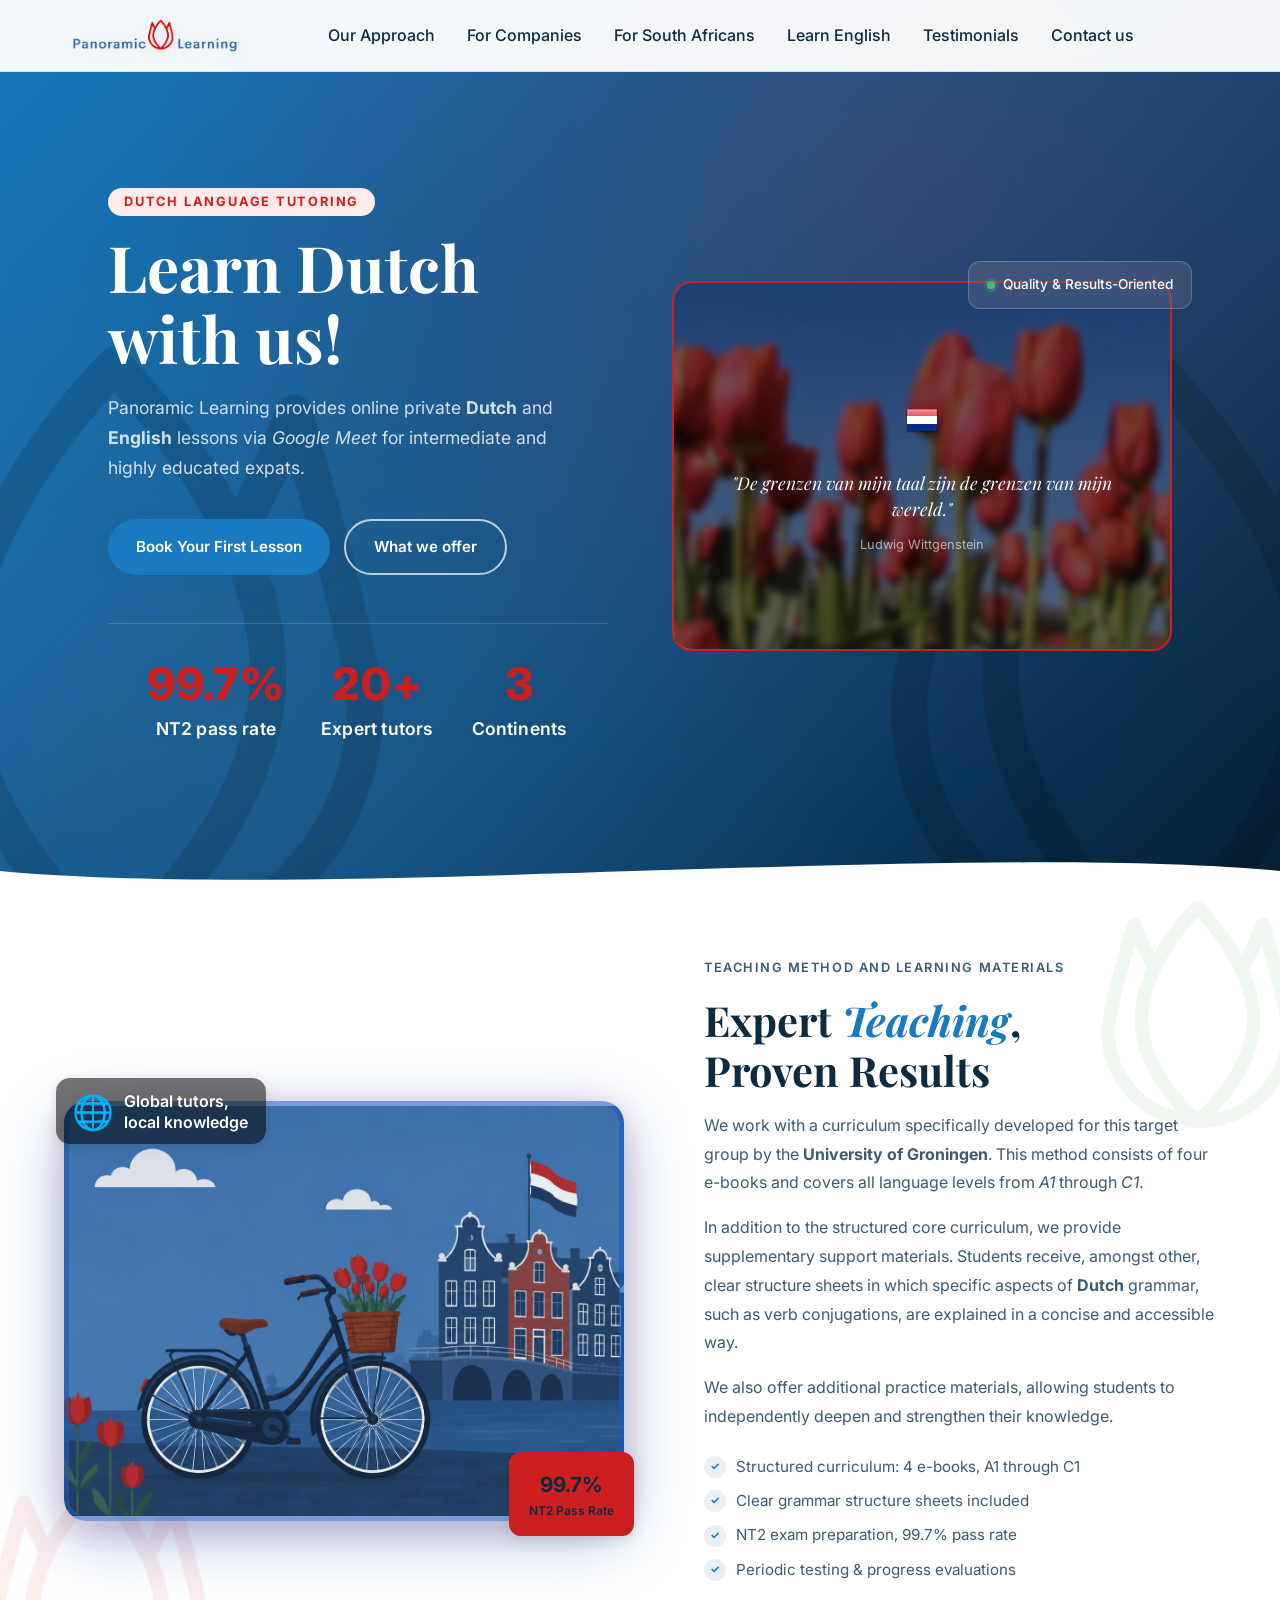
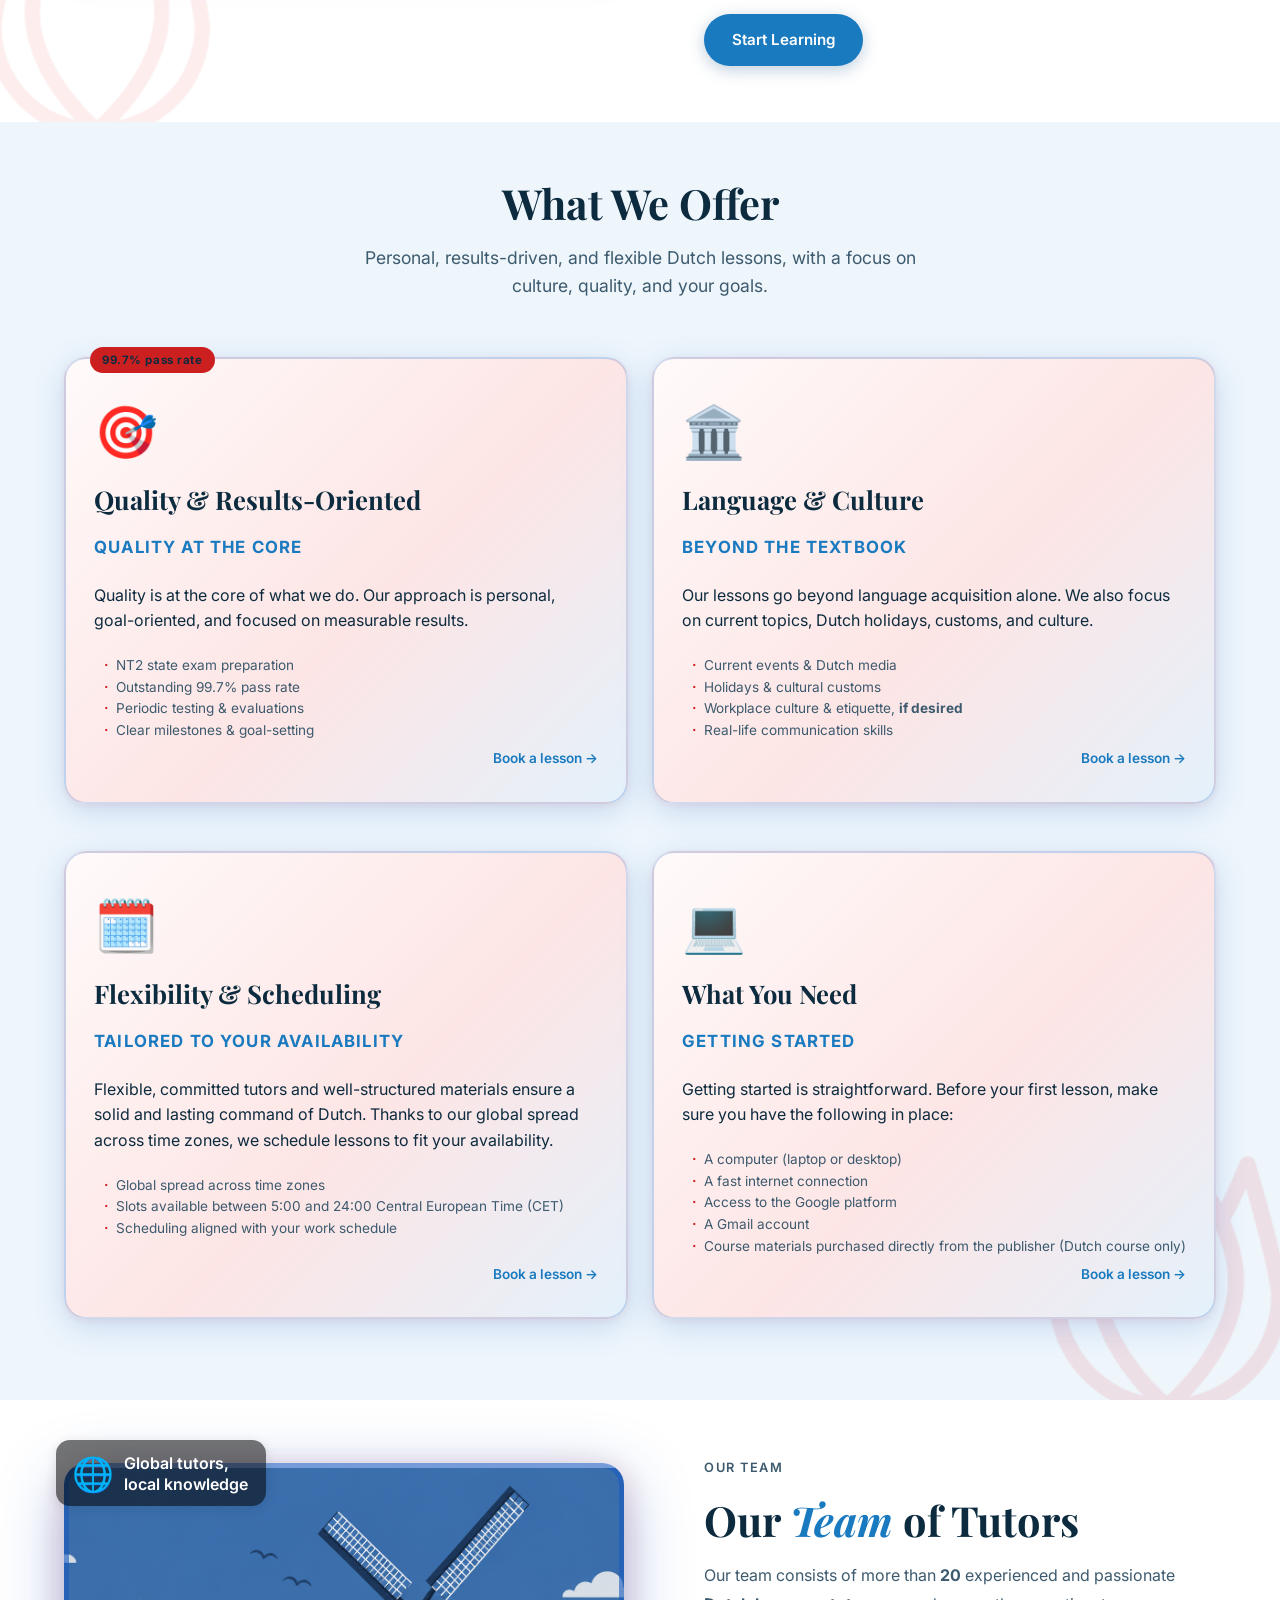
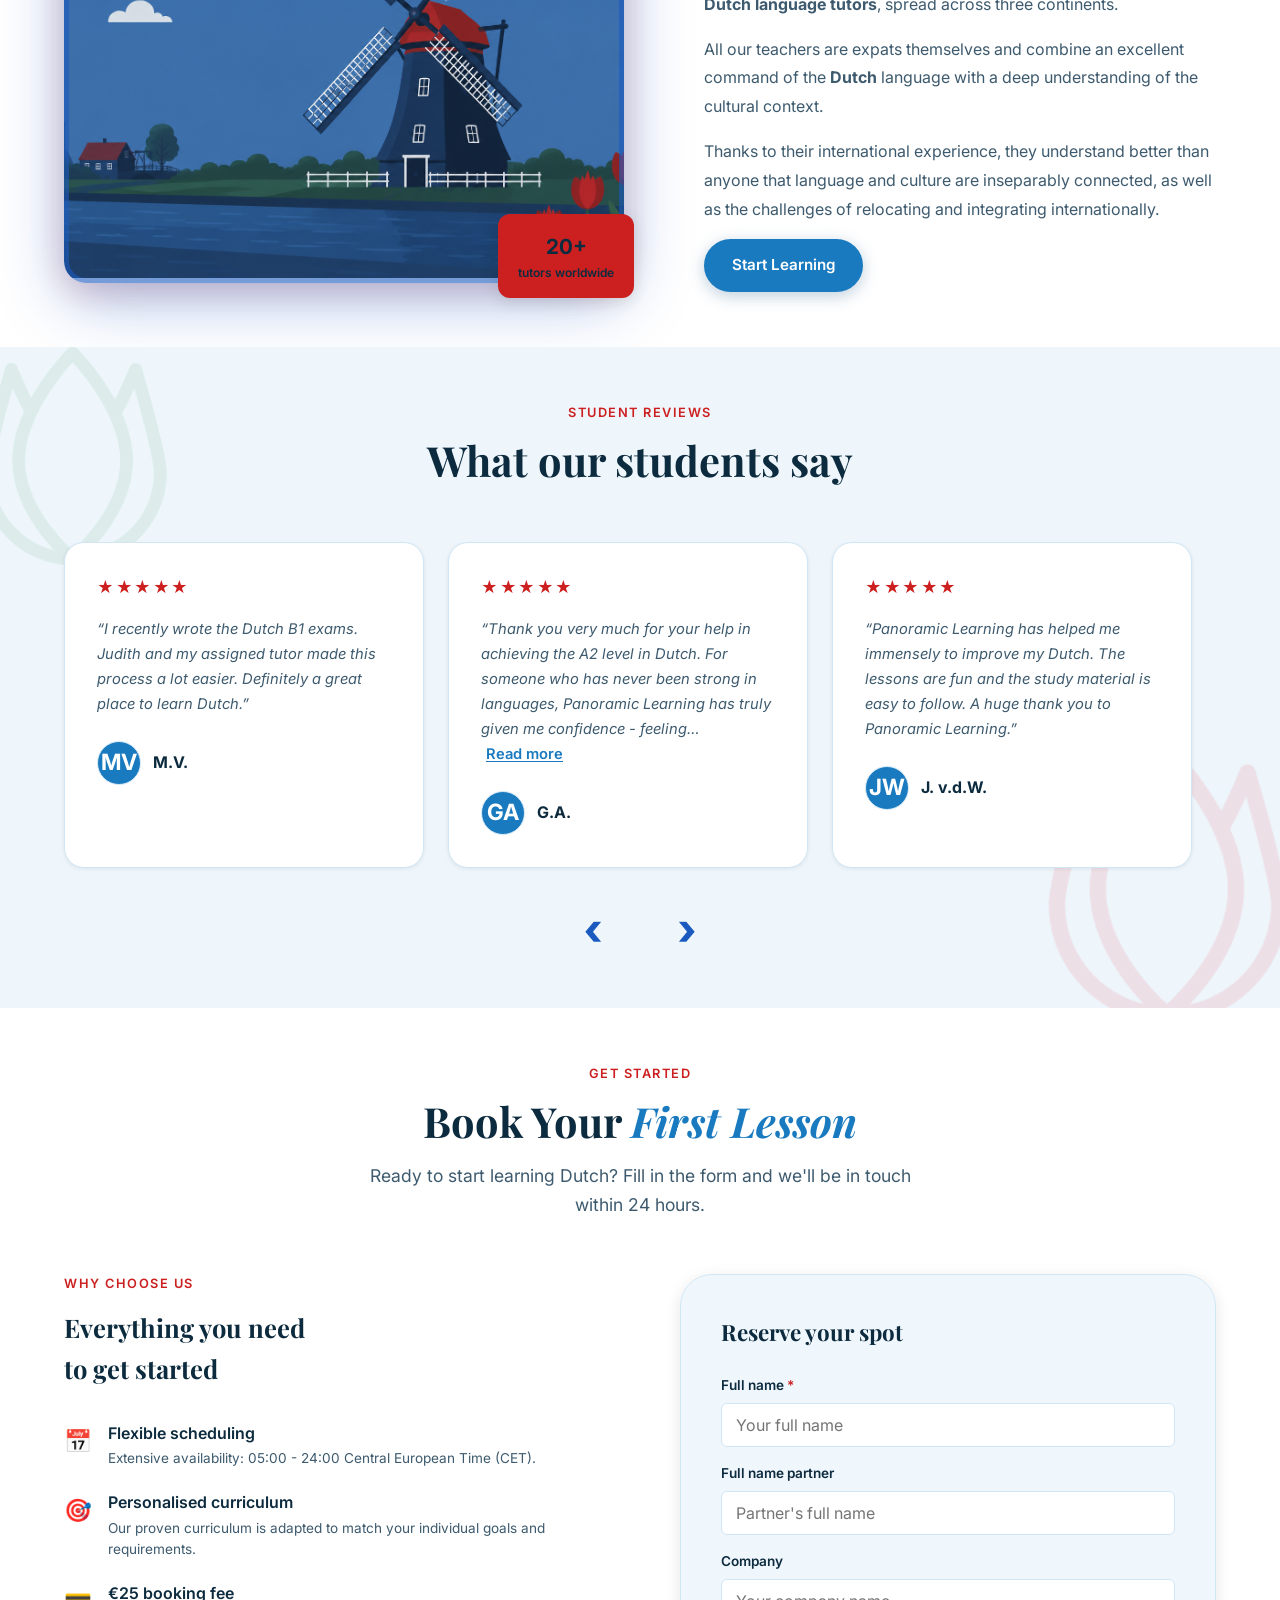
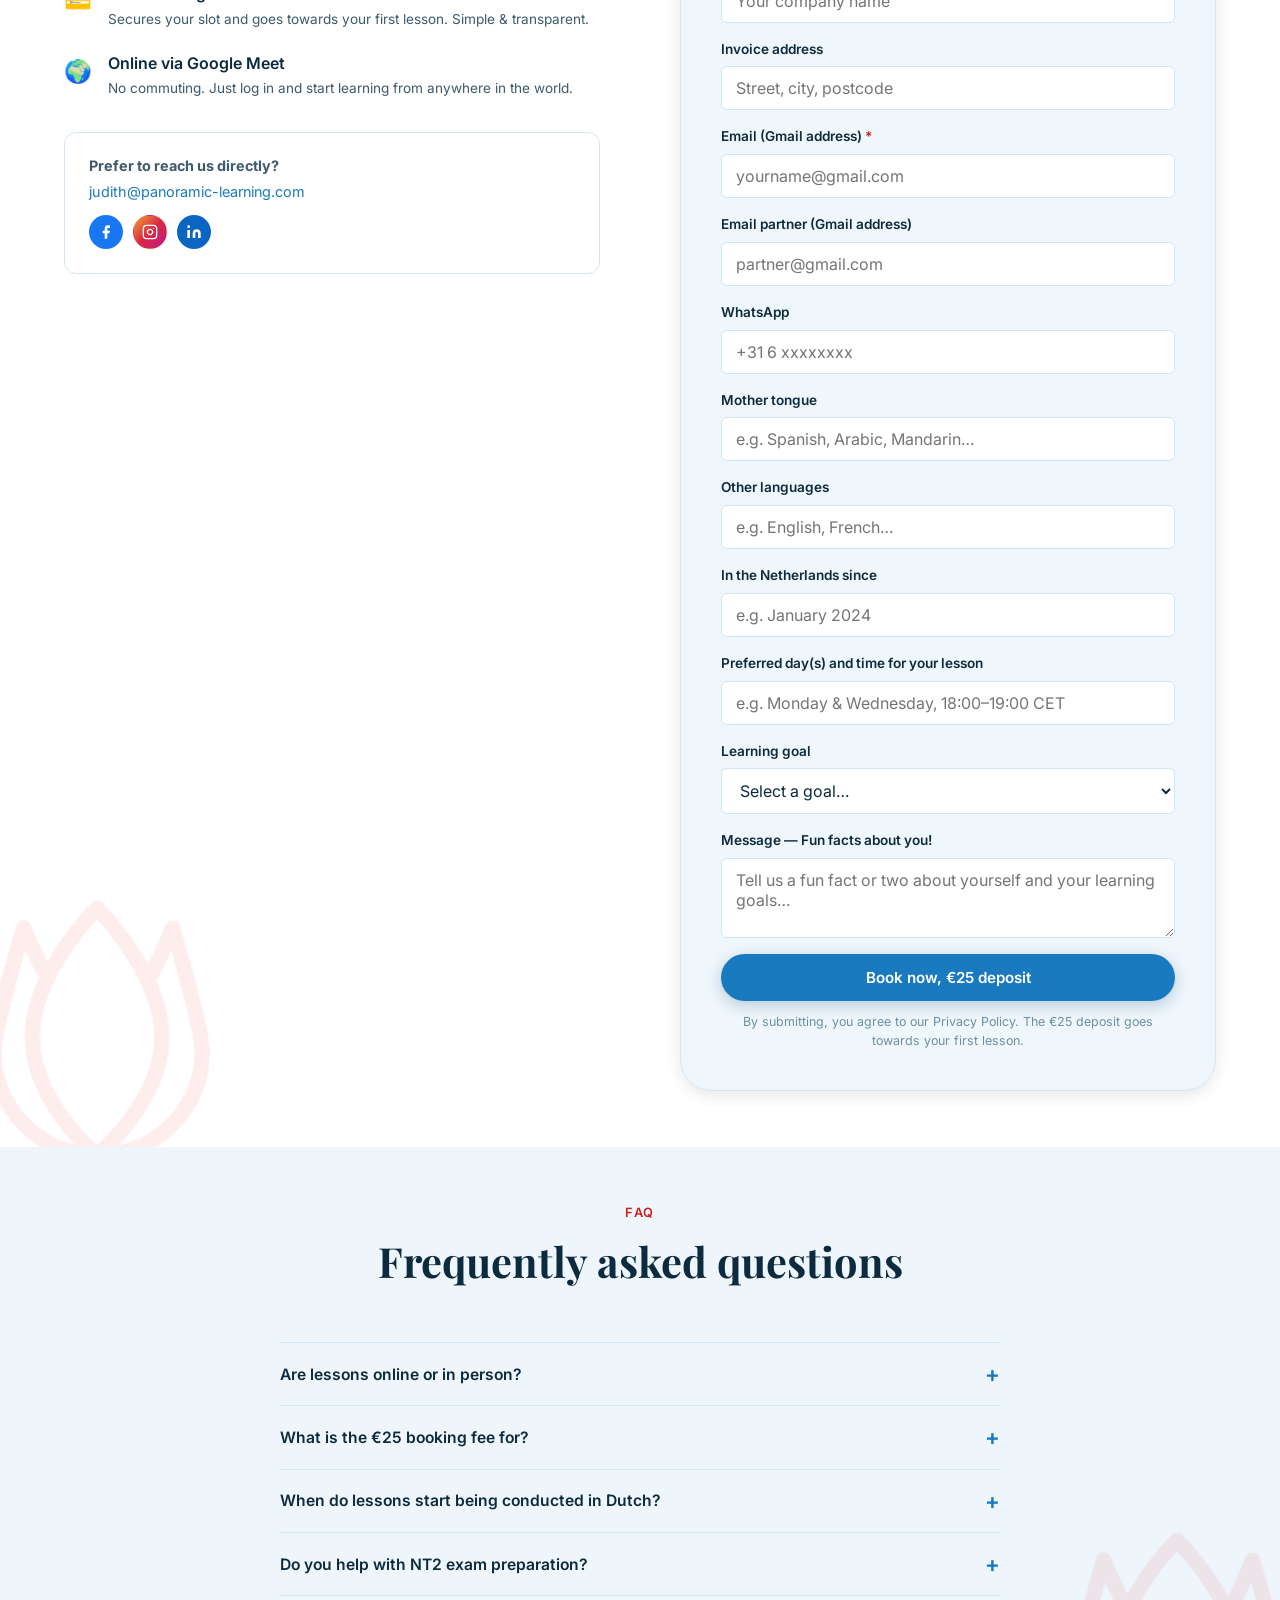
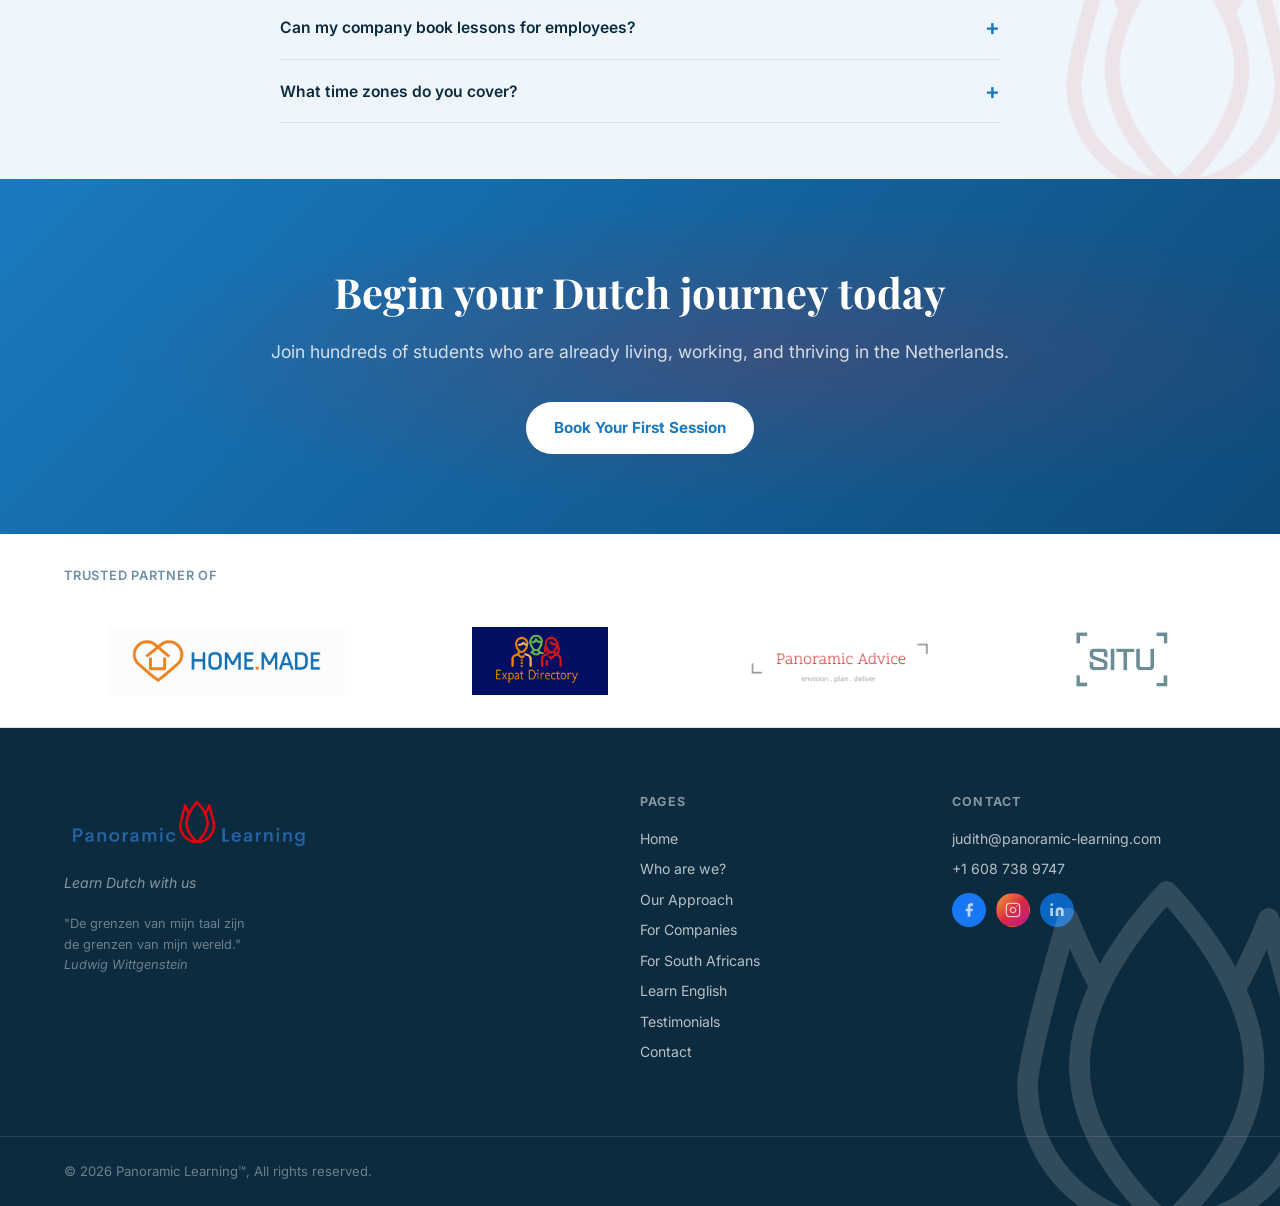
==== index.html @ 1f09043f "Add files via upload" ====
﻿<!DOCTYPE html>
<html lang="en">

<head>
  <meta charset="UTF-8" />
  <meta name="viewport" content="width=device-width, initial-scale=1.0" />
  <title>Panoramic Learning - Learn Dutch With Us</title>
  <meta name="description" content="Expert Dutch language tutors for expats and internationals. Flexible online lessons, personalised curriculum, real cultural immersion." />
  <meta name="robots" content="noindex, nofollow" />
  <link rel="icon" type="image/png" href="images/logo.png" />
  <link rel="preconnect" href="https://fonts.googleapis.com" />
  <link rel="preconnect" href="https://fonts.gstatic.com" crossorigin />
  <link href="https://fonts.googleapis.com/css2?family=Playfair+Display:ital,wght@0,400;0,600;0,700;1,400;1,600;1,700&family=Inter:wght@300;400;500;600;700;800&display=swap" rel="stylesheet" />
  <link rel="stylesheet" href="style.css" />
  <link rel="stylesheet" href="flag-icons.min.css">
</head>

<body>

  <!-- ========== HEADER ========== -->
  <header class="site-header" id="site-header">
    <div class="container header-inner">
      <a href="#home" class="logo">
        <span class="logo-highlight logo-highlight--full">
          <img src="images/full-logo.png" alt="Panoramic Learning" class="logo-img logo-img--full" />
        </span>
        <span class="logo-highlight logo-highlight--tulip">
          <img src="images/logo.png" alt="Panoramic Learning Tulip Logo" class="logo-img logo-img--tulip" />
        </span>
      </a>
      <nav class="main-nav" id="main-nav">
        <ul class="main-menu">
          <li><a href="approach.html">Our Approach</a></li>
          <li><a href="companies.html">For Companies</a></li>
          <li><a href="south-africans.html">For South Africans</a></li>
          <li><a href="english.html">Learn English</a></li>
          <li><a href="testimonials.html">Testimonials</a></li>
          <li><a href="contact.html">Contact us</a></li>
        </ul>
      </nav>
      <div class="header-actions">
        <button class="hamburger" id="hamburger" aria-label="Toggle menu" aria-expanded="false">
          <span></span><span></span><span></span>
        </button>
      </div>
    </div>
  </header>

  <!-- ========== HERO ========== -->
  <section class="hero" id="home">
    <div class="hero-bg"></div>
    <div class="container hero-inner">
      <div class="hero-content slide-in-left">
        <p class="hero-eyebrow">Dutch Language Tutoring</p>
        <h1 class="hero-title">Learn Dutch<br>with us!</h1>
        <p class="hero-sub">Panoramic Learning provides online private <strong>Dutch</strong> and <strong>English</strong> lessons via <em>Google Meet</em> for intermediate and highly educated expats.</p>
        <div class="hero-actions fade-up anim-delay-1">
          <a href="#booking" class="btn btn-primary">Book Your First Lesson</a>
          <a href="#courses" class="btn btn-outline">What we offer</a>
        </div>
        <div class="hero-stats fade-up anim-delay-2">
          <div class="stat"><strong>99.7%</strong><span>NT2 pass rate</span></div>
          <div class="stat"><strong>20+</strong><span>Expert tutors</span></div>
          <div class="stat"><strong>3</strong><span>Continents</span></div>
        </div>
      </div>
      <div class="hero-visual slide-in-right">
        <div class="hero-card hero-card--main tulip-bg">
          <div class="hero-card-icon"><i class="fi fi-nl"></i></div>
          <p class="hero-card-quote">"De grenzen van mijn taal zijn de grenzen van mijn wereld."</p>
          <p class="hero-card-author">Ludwig Wittgenstein</p>
        </div>
        <div class="hero-card hero-card--float hero-card--float-1">
          <span class="badge-dot badge-dot--green"></span>
          <span>Quality & Results-Oriented</span>
        </div>
      </div>
    </div>

    <!-- LOGO DECORATION -->
    <div class="hero-logo-art-left" aria-hidden="true"
      style="position:absolute; left:-180px; bottom:-90px; opacity:0.13; z-index:0; pointer-events:none;">
      <img src="images/black-logo.png" alt="" style="width:600px; height:auto; display:block;" />
    </div>
    <div class="hero-logo-art-right" aria-hidden="true"
      style="position:absolute; right:-180px; bottom:-90px; opacity:0.13; z-index:0; pointer-events:none;">
      <img src="images/black-logo.png" alt="" style="width:600px; height:auto; display:block;" />
    </div>

    <div class="hero-wave">
      <svg viewBox="0 0 1440 60" preserveAspectRatio="none">
        <path d="M0,30 C360,60 1080,0 1440,30 L1440,60 L0,60 Z" fill="#ffffff" />
      </svg>
    </div>
  </section>

  <!-- ========== ABOUT, Teaching Method ========== -->
  <section class="section about" id="about">
    <!-- tulip logo watermarks -->
    <div aria-hidden="true" style="position:absolute;left:-50px;bottom:-30px;opacity:0.07;z-index:0;pointer-events:none;"><img src="images/logo.png" alt="" style="width:300px;height:auto;display:block;"></div>
    <div aria-hidden="true" style="position:absolute;right:-50px;top:-20px;opacity:0.06;z-index:0;pointer-events:none;"><img src="images/logo.png" alt="" style="width:260px;height:auto;display:block;filter:hue-rotate(150deg);"></div>
    <div class="container about-grid">
      <div class="about-image-wrap slide-in-left">
        <div class="about-image-placeholder about-image-photo">
          <div class="about-img-label">
            <span class="about-img-icon">&#x1f310;</span>
            <span>Global tutors,<br>local knowledge</span>
          </div>
          <div class="about-badge about-badge-corner">
            <strong>99.7%</strong>
            <span>NT2 Pass Rate</span>
          </div>
        </div>
      </div>
      <div class="about-content slide-in-right">
        <p class="section-eyebrow">Teaching Method and Learning Materials</p>
        <h2 class="section-title">Expert <em>Teaching</em>,<br>Proven Results</h2>
        <p>We work with a curriculum specifically developed for this target group by the <strong>University of Groningen</strong>. This method consists of four e-books and covers all language levels from <em>A1</em> through <em>C1</em>.</p>
        <p>In addition to the structured core curriculum, we provide supplementary support materials. Students receive, amongst other, clear structure sheets in which specific aspects of <strong>Dutch</strong> grammar, such as verb conjugations, are explained in a concise and accessible way.</p>
        <p>We also offer additional practice materials, allowing students to independently deepen and strengthen their knowledge.</p>
        <ul class="about-features">
          <li><span class="feature-icon">✓</span> Structured curriculum: 4 e-books, A1 through C1</li>
          <li><span class="feature-icon">✓</span> Clear grammar structure sheets included</li>
          <li><span class="feature-icon">✓</span> NT2 exam preparation, 99.7% pass rate</li>
          <li><span class="feature-icon">✓</span> Periodic testing &amp; progress evaluations</li>
        </ul>
        <a href="#booking" class="btn btn-primary">Start Learning</a>
      </div>
    </div>
  </section>

  <!-- ========== COURSES ========== -->
  <section class="section section--alt courses" id="courses">
    <!-- tulip logo watermarks -->
    <div aria-hidden="true" style="position:absolute;right:-50px;bottom:-30px;opacity:0.09;z-index:0;pointer-events:none;"><img src="images/logo.png" alt="" style="width:320px;height:auto;display:block;"></div>
    <div class="container">
      <div class="section-header fade-up">
        <h2 class="section-title">What We Offer</h2>
        <p class="section-sub">Personal, results-driven, and flexible Dutch lessons, with a focus on culture, quality, and your goals.</p>
      </div>
      <div class="courses-grid courses-grid--stack">
        <div class="course-card course-card--featured fade-up anim-delay-1">
          <div class="course-badge">99.7% pass rate</div>
          <div class="course-icon">&#x1f3af;</div>
          <h3>Quality &amp; Results-Oriented</h3>
          <p class="course-level">Quality at the Core</p>
          <p class="course-description">Quality is at the core of what we do. Our approach is personal, goal-oriented, and focused on measurable results.</p>
          <ul>
            <li>NT2 state exam preparation</li>
            <li>Outstanding 99.7% pass rate</li>
            <li>Periodic testing &amp; evaluations</li>
            <li>Clear milestones &amp; goal-setting</li>
          </ul>
          <a href="#booking" class="course-link">Book a lesson →</a>
        </div>
        <div class="course-card fade-up anim-delay-2">
          <div class="course-icon">&#x1f3db;&#xfe0f;</div>
          <h3>Language &amp; Culture</h3>
          <p class="course-level">Beyond the Textbook</p>
          <p class="course-description">Our lessons go beyond language acquisition alone. We also focus on current topics, Dutch holidays, customs, and culture.</p>
          <ul>
            <li>Current events &amp; Dutch media</li>
            <li>Holidays &amp; cultural customs</li>
            <li>Workplace culture &amp; etiquette, <strong>if desired</strong></li>
            <li>Real-life communication skills</li>
          </ul>
          <a href="#booking" class="course-link">Book a lesson →</a>
        </div>
        <div class="course-card fade-up anim-delay-3">
          <div class="course-icon">&#x1f5d3;&#xfe0f;</div>
          <h3>Flexibility &amp; Scheduling</h3>
          <p class="course-level">Tailored to Your Availability</p>
          <p class="course-description">Flexible, committed tutors and well-structured materials ensure a solid and lasting command of Dutch. Thanks to our global spread across time zones, we schedule lessons to fit your availability.</p>
          <ul>
            <li>Global spread across time zones</li>
            <li>Slots available between 5:00 and 24:00 Central European Time (CET)</li>
            <li>Scheduling aligned with your work schedule</li>
          </ul>
          <a href="#booking" class="course-link">Book a lesson →</a>
        </div>
        <div class="course-card fade-up anim-delay-4">
          <div class="course-icon">&#x1f4bb;</div>
          <h3>What You Need</h3>
          <p class="course-level">Getting Started</p>
          <p class="course-description">Getting started is straightforward. Before your first lesson, make sure you have the following in place:</p>
          <ul>
            <li>A computer (laptop or desktop)</li>
            <li>A fast internet connection</li>
            <li>Access to the Google platform</li>
            <li>A Gmail account</li>
            <li>Course materials purchased directly from the publisher (Dutch course only)</li>
          </ul>
          <a href="#booking" class="course-link">Book a lesson →</a>
        </div>
      </div>
    </div>
  </section>

  <!-- ========== ABOUT, Our Team ========== -->
  <section class="section about" id="team">
    <!-- tulip logo watermarks -->
    <div class="container about-grid">
      <div class="about-image-wrap slide-in-left">
        <div class="about-image-placeholder team-image-photo">
          <div class="about-img-label">
            <span class="about-img-icon">&#x1f310;</span>
            <span>Global tutors,<br>local knowledge</span>
          </div>
          <div class="about-badge about-badge-corner">
            <strong>20+</strong>
            <span>tutors worldwide</span>
          </div>
        </div>
      </div>
      <div class="about-content slide-in-right">
        <p class="section-eyebrow">Our Team</p>
        <h2 class="section-title">Our <em>Team</em> of <strong>Tutors</strong></h2>
        <p>Our team consists of more than <strong>20</strong> experienced and passionate <strong>Dutch language tutors</strong>, spread across three continents.</p>
        <p>All our teachers are expats themselves and combine an excellent command of the <strong>Dutch</strong> language with a deep understanding of the cultural context.</p>
        <p>Thanks to their international experience, they understand better than anyone that language and culture are inseparably connected, as well as the challenges of relocating and integrating internationally.</p>
        <a href="#booking" class="btn btn-primary">Start Learning</a>
      </div>
    </div>
  </section>

  <!-- ========== TESTIMONIALS ========== -->
  <section class="section section--alt testimonials" id="testimonials">
    <!-- tulip logo watermarks -->
    <div aria-hidden="true" style="position:absolute;right:-50px;bottom:-30px;opacity:0.09;z-index:0;pointer-events:none;"><img src="images/logo.png" alt="" style="width:320px;height:auto;display:block;"></div>
    <div aria-hidden="true" style="position:absolute;left:-50px;top:-20px;opacity:0.07;z-index:0;pointer-events:none;"><img src="images/logo.png" alt="" style="width:250px;height:auto;display:block;filter:hue-rotate(150deg);"></div>
    <div class="container">
      <div class="section-header fade-up">
        <p class="section-eyebrow">Student Reviews</p>
        <h2 class="section-title">What our students say</h2>
      </div>
      <div class="testimonial-track-wrap">
        <div class="testimonial-track" id="testimonial-track">
          <div class="testimonial-card">
            <div class="testimonial-stars">★★★★★</div>
            <p>"Within three months I could hold a full conversation with my Dutch colleagues. The cultural context Judith brings to every lesson is what makes Panoramic Learning different."</p>
            <div class="testimonial-author">
              <div class="author-avatar">SR</div>
              <div><strong>Sarah R.</strong><br><span>Software Engineer, relocated from UK</span></div>
            </div>
          </div>
          <div class="testimonial-card">
            <div class="testimonial-stars">★★★★★</div>
            <p>"I tried two other Dutch courses before finding Panoramic Learning. The grammar-first approach finally made things click. Highly recommend for anyone serious about learning."</p>
            <div class="testimonial-author">
              <div class="author-avatar">MK</div>
              <div><strong>Marco K.</strong><br><span>Marketing Manager, Amsterdam</span></div>
            </div>
          </div>
          <div class="testimonial-card">
            <div class="testimonial-stars">★★★★★</div>
            <p>"Flexible scheduling was a game changer, I'm based in New York and my tutor is in Europe. We always find a time that works. The lessons feel personal, never generic."</p>
            <div class="testimonial-author">
              <div class="author-avatar">LP</div>
              <div><strong>Lena P.</strong><br><span>Expat preparing for relocation</span></div>
            </div>
          </div>
          <div class="testimonial-card">
            <div class="testimonial-stars">★★★★★</div>
            <p>"I passed my NT2 exam on the first attempt. My tutor prepared me not just with language, but with confidence. The investment paid off many times over."</p>
            <div class="testimonial-author">
              <div class="author-avatar">AT</div>
              <div><strong>Ayşe T.</strong><br><span>Permanent residency applicant</span></div>
            </div>
          </div>
          <div class="testimonial-card">
            <div class="testimonial-stars">★★★★★</div>
            <p>"The combination of real-world Dutch, news, idioms, humour, with proper grammar made learning genuinely enjoyable. I actually look forward to my lessons."</p>
            <div class="testimonial-author">
              <div class="author-avatar">JB</div>
              <div><strong>James B.</strong><br><span>Teacher, The Hague</span></div>
            </div>
          </div>
          <div class="testimonial-card">
            <div class="testimonial-stars">★★★★★</div>
            <p>"My whole family joined, kids and adults together. Each of us got a tailored programme. It felt like a private language school, not a one-size-fits-all online course."</p>
            <div class="testimonial-author">
              <div class="author-avatar">FD</div>
              <div><strong>Fatima D.</strong><br><span>Relocated family, Rotterdam</span></div>
            </div>
          </div>
          <!-- Duplicate cards for infinite scroll effect -->
          <div class="testimonial-card">
            <div class="testimonial-stars">★★★★★</div>
            <p>"Within three months I could hold a full conversation with my Dutch colleagues. The cultural context Judith brings to every lesson is what makes Panoramic Learning different."</p>
            <div class="testimonial-author">
              <div class="author-avatar">SR</div>
              <div><strong>Sarah R.</strong><br><span>Software Engineer, relocated from UK</span></div>
            </div>
          </div>
          <div class="testimonial-card">
            <div class="testimonial-stars">★★★★★</div>
            <p>"I tried two other Dutch courses before finding Panoramic Learning. The grammar-first approach finally made things click. Highly recommend for anyone serious about learning."</p>
            <div class="testimonial-author">
              <div class="author-avatar">MK</div>
              <div><strong>Marco K.</strong><br><span>Marketing Manager, Amsterdam</span></div>
            </div>
          </div>
          <div class="testimonial-card">
            <div class="testimonial-stars">★★★★★</div>
            <p>"Flexible scheduling was a game changer, I'm based in New York and my tutor is in Europe. We always find a time that works. The lessons feel personal, never generic."</p>
            <div class="testimonial-author">
              <div class="author-avatar">LP</div>
              <div><strong>Lena P.</strong><br><span>Expat preparing for relocation</span></div>
            </div>
          </div>
        </div>
      </div>
      <div class="testimonial-nav">
        <span class="tnav-arrow" id="tnav-prev" aria-label="Previous" tabindex="0">‹</span>
        <span class="tnav-arrow" id="tnav-next" aria-label="Next" tabindex="0">›</span>
      </div>
    </div>
  </section>

    <!-- ========== BOOKING ========== -->
  <section class="section booking" id="booking">
    <!-- tulip logo watermarks -->
    <div aria-hidden="true" style="position:absolute;left:-50px;bottom:-30px;opacity:0.07;z-index:0;pointer-events:none;"><img src="images/logo.png" alt="" style="width:300px;height:auto;display:block;"></div>
    <div class="container">
      <div class="section-header fade-up">
        <p class="section-eyebrow">Get Started</p>
        <h2 class="section-title">Book Your <em>First Lesson</em></h2>
        <p class="section-sub">Ready to start learning Dutch? Fill in the form and we'll be in touch within 24 hours.</p>
      </div>
      <div class="booking-grid">
        <div>
          <p class="section-eyebrow">Why choose us</p>
          <h3 style="font-family:var(--font-heading);font-size:1.6rem;font-weight:700;margin-bottom:24px;color:var(--clr-dark);">Everything you need<br>to get started</h3>
          <div class="booking-details">
            <div class="booking-detail">
              <span class="detail-icon">📅</span>
              <div>
                <strong>Flexible scheduling</strong>
                <p>Extensive availability: 05:00 - 24:00 Central European Time (CET).</p>
              </div>
            </div>
            <div class="booking-detail">
              <span class="detail-icon">🎯</span>
              <div>
                <strong>Personalised curriculum</strong>
                <p>Our proven curriculum is adapted to  match your individual goals and requirements.</p>
              </div>
            </div>
            <div class="booking-detail">
              <span class="detail-icon">💳</span>
              <div>
                <strong>€25 booking fee</strong>
                <p>Secures your slot and goes towards your first lesson. Simple &amp; transparent.</p>
              </div>
            </div>
            <div class="booking-detail">
              <span class="detail-icon">🌍</span>
              <div>
                <strong>Online via Google Meet</strong>
                <p>No commuting. Just log in and start learning from anywhere in the world.</p>
              </div>
            </div>
          </div>
          <div class="contact-info-box">
            <strong>Prefer to reach us directly?</strong><br />
            <a href="mailto:judith@panoramic-learning.com" style="white-space:nowrap;">judith@panoramic-learning.com</a><br />
            <div class="social-btns social-btns--footer" style="margin-top:10px;">
              <a href="https://www.facebook.com/panoramiclearning" target="_blank" rel="noopener" class="social-btn social-btn--fb" aria-label="Facebook">
                <svg xmlns="http://www.w3.org/2000/svg" width="16" height="16" viewBox="0 0 24 24" fill="currentColor"><path d="M18 2h-3a5 5 0 0 0-5 5v3H7v4h3v8h4v-8h3l1-4h-4V7a1 1 0 0 1 1-1h3z"/></svg>
              </a>
              <a href="https://www.instagram.com/panoramic_learning" target="_blank" rel="noopener" class="social-btn social-btn--ig" aria-label="Instagram">
                <svg xmlns="http://www.w3.org/2000/svg" width="16" height="16" viewBox="0 0 24 24" fill="none" stroke="currentColor" stroke-width="2" stroke-linecap="round" stroke-linejoin="round"><rect x="2" y="2" width="20" height="20" rx="5" ry="5"/><path d="M16 11.37A4 4 0 1 1 12.63 8 4 4 0 0 1 16 11.37z"/><line x1="17.5" y1="6.5" x2="17.51" y2="6.5"/></svg>
              </a>
              <a href="https://www.linkedin.com/company/panoramic-learning" target="_blank" rel="noopener" class="social-btn social-btn--li" aria-label="LinkedIn">
                <svg xmlns="http://www.w3.org/2000/svg" width="16" height="16" viewBox="0 0 24 24" fill="currentColor"><path d="M16 8a6 6 0 0 1 6 6v7h-4v-7a2 2 0 0 0-2-2 2 2 0 0 0-2 2v7h-4v-7a6 6 0 0 1 6-6z"/><rect x="2" y="9" width="4" height="12"/><circle cx="4" cy="4" r="2"/></svg>
              </a>
            </div>
          </div>
        </div>
        <div class="booking-form-wrap">
          <form class="booking-form" id="booking-form" novalidate>
            <h3>Reserve your spot</h3>
            <div class="form-group">
              <label for="f-name">Full name <span class="required">*</span></label>
              <input type="text" id="f-name" name="name" placeholder="Your full name" autocomplete="name" />
            </div>
            <div class="form-group">
              <label for="f-name-partner">Full name partner</label>
              <input type="text" id="f-name-partner" name="name_partner" placeholder="Partner's full name" />
            </div>
            <div class="form-group">
              <label for="f-company">Company</label>
              <input type="text" id="f-company" name="company" placeholder="Your company name" autocomplete="organization" />
            </div>
            <div class="form-group">
              <label for="f-invoice">Invoice address</label>
              <input type="text" id="f-invoice" name="invoice_address" placeholder="Street, city, postcode" autocomplete="street-address" />
            </div>
            <div class="form-group">
              <label for="f-email">Email (Gmail address) <span class="required">*</span></label>
              <input type="email" id="f-email" name="email" placeholder="yourname@gmail.com" autocomplete="email" />
            </div>
            <div class="form-group">
              <label for="f-email-partner">Email partner (Gmail address)</label>
              <input type="email" id="f-email-partner" name="email_partner" placeholder="partner@gmail.com" />
            </div>
            <div class="form-group">
              <label for="f-whatsapp">WhatsApp</label>
              <input type="tel" id="f-whatsapp" name="whatsapp" placeholder="+31 6 xxxxxxxx" autocomplete="tel" />
            </div>
            <div class="form-group">
              <label for="f-mothertongue">Mother tongue</label>
              <input type="text" id="f-mothertongue" name="mothertongue" placeholder="e.g. Spanish, Arabic, Mandarin…" />
            </div>
            <div class="form-group">
              <label for="f-other-languages">Other languages</label>
              <input type="text" id="f-other-languages" name="other_languages" placeholder="e.g. English, French…" />
            </div>
            <div class="form-group">
              <label for="f-nl-since">In the Netherlands since</label>
              <input type="text" id="f-nl-since" name="nl_since" placeholder="e.g. January 2024" />
            </div>
            <div class="form-group">
              <label for="f-preferred-time">Preferred day(s) and time for your lesson</label>
              <input type="text" id="f-preferred-time" name="preferred_time" placeholder="e.g. Monday &amp; Wednesday, 18:00–19:00 CET" />
            </div>
            <div class="form-group">
              <label for="f-goal">Learning goal</label>
              <select id="f-goal" name="goal">
                <option value="">Select a goal…</option>
                <option value="nt2">NT2 exam preparation</option>
                <option value="work">Work &amp; professional</option>
                <option value="daily">Daily life &amp; integration</option>
                <option value="general">General improvement</option>
                <option value="other">Other</option>
              </select>
            </div>
            <div class="form-group">
              <label for="f-message">Message — Fun facts about you!</label>
              <textarea id="f-message" name="message" placeholder="Tell us a fun fact or two about yourself and your learning goals…"></textarea>
            </div>
            <button type="submit" class="btn btn-primary btn--full">Book now, €25 deposit</button>
            <p class="form-note">By submitting, you agree to our <a href="#">Privacy Policy</a>. The €25 deposit goes towards your first lesson.</p>
          </form>
        </div>
      </div>
    </div>
  </section>

  <!-- ========== FAQ ========== -->
  <section class="section faq" id="faq">
    <!-- tulip logo watermarks -->
    <div aria-hidden="true" style="position:absolute;right:-50px;bottom:-30px;opacity:0.07;z-index:0;pointer-events:none;"><img src="images/logo.png" alt="" style="width:300px;height:auto;display:block;"></div>
    <div class="container">
      <div class="section-header">
        <p class="section-eyebrow">FAQ</p>
        <h2 class="section-title">Frequently asked questions</h2>
      </div>
      <div class="faq-list">
        <div class="faq-item">
          <button class="faq-question" aria-expanded="false">
            Are lessons online or in person?
            <span class="faq-icon">+</span>
          </button>
          <div class="faq-answer">
            <p>All lessons are online, via video call (Google Meet). This allows our tutors, who are based in multiple countries, to work with students anywhere in the world, without commuting and with maximum scheduling flexibility.</p>
          </div>
        </div>
        <div class="faq-item">
          <button class="faq-question" aria-expanded="false">
            What is the €25 booking fee for?
            <span class="faq-icon">+</span>
          </button>
          <div class="faq-answer">
            <p>The €25 fee secures your session slot and goes towards your first lesson. It helps us ensure committed students and allows us to prepare a personalised plan before your first meeting.</p>
          </div>
        </div>
        <div class="faq-item">
          <button class="faq-question" aria-expanded="false">
            When do lessons start being conducted in Dutch?
            <span class="faq-icon">+</span>
          </button>
          <div class="faq-answer">
            <p>We speak Dutch to you from day one, with English support when needed. Most students reach a conversational level (A2–B1) through regular weekly lessons.</p>
          </div>
        </div>
        <div class="faq-item">
          <button class="faq-question" aria-expanded="false">
            Do you help with NT2 exam preparation?
            <span class="faq-icon">+</span>
          </button>
          <div class="faq-answer">
            <p>Yes. We have a dedicated track focused on practicing, and experience preparing students for the NT2 State Exam (Staatsexamen NT2), which is required for permanent residency and naturalisation in the Netherlands. We tailor the curriculum towards all four skills: reading, writing, listening and speaking.</p>
          </div>
        </div>
        <div class="faq-item">
          <button class="faq-question" aria-expanded="false">
            Can my company book lessons for employees?
            <span class="faq-icon">+</span>
          </button>
          <div class="faq-answer">
            <p>Absolutely. We offer corporate packages for teams and individual employees. Contact us directly at judith@panoramic-learning.com for a tailored quote.</p>
          </div>
        </div>
        <div class="faq-item">
          <button class="faq-question" aria-expanded="false">
            What time zones do you cover?
            <span class="faq-icon">+</span>
          </button>
          <div class="faq-answer">
            <p>Our tutors are based across Europe, North America and Asia, meaning we can accommodate most time zones. When booking, select your preferred time window and we'll match you with an available tutor.</p>
          </div>
        </div>
      </div>
    </div>
  </section>

  <!-- ========== CTA BAND ========== -->
  <section class="cta-band">
    <!-- tulip logo watermarks -->
    <div class="container cta-band-inner">
      <h2>Begin your Dutch journey today</h2>
      <p>Join hundreds of students who are already living, working, and thriving in the Netherlands.</p>
      <a href="#booking" class="btn btn-white">Book Your First Session</a>
    </div>
  </section>

  <!-- ========== PARTNERS STRIP ========== -->
  <section class="partners">
    <div class="container">
      <p class="partners-label">Trusted partner of</p>
      <div class="partners-logos">
        <span class="partner-logo"><img src="images/home-made.jpg" alt="Home.Made logo" style="height:68px;" /></span>
        <span class="partner-logo"><img src="images/expat-directory.png" alt="Expat Directory logo" style="height:68px;" /></span>
        <span class="partner-logo"><img src="images/panoramic-advice.png" alt="Panoramic Advice logo" style="height:68px;" /></span>
        <span class="partner-logo"><img src="images/situ.jpg" alt="Situ logo" style="height:68px;" /></span>
      </div>
    </div>
  </section>

  <!-- ========== FOOTER ========== -->
  <footer class="site-footer">
    <!-- tulip logo watermarks -->
    <div aria-hidden="true" style="position:absolute;right:-60px;bottom:-40px;opacity:0.15;z-index:0;pointer-events:none;"><img src="images/black-logo.png" alt="" style="width:340px;height:auto;display:block;filter:invert(1);"></div>
    <div class="container footer-grid">
      <div class="footer-brand">
        <a href="#home" class="logo logo--footer">
          <img src="images/full-logo.png" alt="Panoramic Learning" class="logo-img logo-img--footer" />
        </a>
        <p class="footer-tagline">Learn Dutch with us</p>
        <p class="footer-quote">"De grenzen van mijn taal zijn<br>de grenzen van mijn wereld."<br><em>Ludwig Wittgenstein</em></p>
      </div>
      <div class="footer-col">
        <h4>Pages</h4>
        <a href="#home">Home</a>
        <a href="#about">Who are we?</a>
        <a href="approach.html">Our Approach</a>
        <a href="companies.html">For Companies</a>
        <a href="south-africans.html">For South Africans</a>
        <a href="english.html">Learn English</a>
        <a href="testimonials.html">Testimonials</a>
        <a href="contact.html">Contact</a>
      </div>
      <div class="footer-col">
        <h4>Contact</h4>
        <a href="mailto:judith@panoramic-learning.com" style="white-space:nowrap;">judith@panoramic-learning.com</a>
        <a href="tel:+16087389747" style="white-space:nowrap;">+1 608 738 9747</a>
        <div class="social-btns social-btns--footer">
          <a href="https://www.facebook.com/panoramiclearning" target="_blank" rel="noopener" class="social-btn social-btn--fb" aria-label="Facebook">
            <svg xmlns="http://www.w3.org/2000/svg" width="16" height="16" viewBox="0 0 24 24" fill="currentColor"><path d="M18 2h-3a5 5 0 0 0-5 5v3H7v4h3v8h4v-8h3l1-4h-4V7a1 1 0 0 1 1-1h3z"/></svg>
          </a>
          <a href="https://www.instagram.com/panoramic_learning" target="_blank" rel="noopener" class="social-btn social-btn--ig" aria-label="Instagram">
            <svg xmlns="http://www.w3.org/2000/svg" width="16" height="16" viewBox="0 0 24 24" fill="none" stroke="currentColor" stroke-width="2" stroke-linecap="round" stroke-linejoin="round"><rect x="2" y="2" width="20" height="20" rx="5" ry="5"/><path d="M16 11.37A4 4 0 1 1 12.63 8 4 4 0 0 1 16 11.37z"/><line x1="17.5" y1="6.5" x2="17.51" y2="6.5"/></svg>
          </a>
          <a href="https://www.linkedin.com/company/panoramic-learning" target="_blank" rel="noopener" class="social-btn social-btn--li" aria-label="LinkedIn">
                <svg xmlns="http://www.w3.org/2000/svg" width="16" height="16" viewBox="0 0 24 24" fill="currentColor"><path d="M16 8a6 6 0 0 1 6 6v7h-4v-7a2 2 0 0 0-2-2 2 2 0 0 0-2 2v7h-4v-7a6 6 0 0 1 6-6z"/><rect x="2" y="9" width="4" height="12"/><circle cx="4" cy="4" r="2"/></svg>
          </a>
        </div>
      </div>
    </div>
    <div class="footer-bottom">
      <div class="container">
        <p>© 2026 Panoramic Learning™, All rights reserved.</p>

      </div>
    </div>
  </footer>

  <script src="script.js"></script>
  <script src="scroll-animate.js"></script>
</body>
</html>
---- style.css ----
﻿@media (max-width: 800px) {
  /* Hide right tulip hero background on all pages for mobile/tablet */
  .hero-logo-art-right,
  [style*="right:-50px"][aria-hidden="true"],
  [style*="right:-180px"][aria-hidden="true"],
  [style*="right:-60px"][aria-hidden="true"] {
    display: none !important;
  }
}
@media (max-width: 480px) {
  .social-btns--footer {
    display: flex;
    justify-content: center;
    width: 100%;
    margin-left: auto;
    margin-right: auto;
  }

  .logo-img--footer {
    display: block !important;
    height: 44px;
    max-width: 250px;
    width: auto;
    margin: 0 auto;
    padding: 2px;
  }
}

/* Hero stats: always centered, never wrap */
/* By default, only show full logo highlight, hide empty highlight wrappers */
.logo-highlight--tulip {
  display: none !important;
}

.logo-highlight--full {
  display: flex !important;
}

@media (max-width: 1024px) {

  /* Only show tulip highlight on mobile, hide full logo highlight */
  .logo-highlight--tulip {
    display: flex !important;
  }

  .logo-highlight--full {
    display: none !important;
  }
}

/* Highlighted logo wrapper for desktop */
/* Highlighted logo wrapper for desktop */
.logo-highlight {
  display: flex;
  justify-content: center;
  padding: 2px 6px;
  margin: 0;
  border-radius: 10px;
  background: transparent;
  box-shadow: none;
  transition: transform .2s;
  position: relative;
  z-index: 10;
}

.logo-highlight:hover {
  box-shadow: none;
  transform: scale(1.06) rotate(-1deg);
}

.logo-highlight .logo-img--full,
.logo-highlight .logo-img--tulip {
  filter: drop-shadow(0 2px 8px rgba(0, 0, 0, 0.10));
  transition: filter .2s;
}

.logo-highlight:hover .logo-img--full,
.logo-highlight:hover .logo-img--tulip {
  filter: drop-shadow(0 6px 20px rgba(0, 0, 0, 0.15));
}

/* Hide tulip-only logo by default, show full logo */
.logo-img--tulip {
  display: none;
}

/* Desktop: limit full logo size for >1024px */
.logo-img--full {
  display: block;
  height: 56px;
  max-width: 170px;
  width: auto;
  object-fit: contain;
}

/* (Removed 1080px block, see 1024px block below) */
/* Hide tulip-only logo by default, show full logo */
.logo-img--tulip {
  display: none;
}

.logo-img--full {
  display: block;
}

/* Hero stats: flex row on desktop, wraps cleanly on mobile */
.hero-stats {
  gap: 36px;
  flex-wrap: wrap;
  justify-content: center;
  align-items: center;
}

.hero-stats .stat {
  min-width: 100px;
  text-align: center;
  display: flex;
  flex-direction: column;
}

/* Center the last course card if it wraps alone to a new row */
.courses-grid>.course-card:only-child,
.courses-grid>.course-card:last-child:nth-child(odd) {
  margin-left: auto;
  margin-right: auto;
  grid-column: 1 / -1;
}

/* About grid: stacks at 900px and below (tablets, phones) â€” handled cleanly in main responsive block */

/* Place hero tulip images just above the background */
.hero-logo-art-left,
.hero-logo-art-right {
  display: block;
  z-index: 2;
}

@media (max-width: 600px) {
  .hero-logo-art-right {
    display: none !important;
  }

  .hero-logo-art-left {
    display: block !important;
  }
}

/* ---------- SCROLL ANIMATIONS ---------- */
.fade-slide-in,
.slide-in-left,
.slide-in-right,
.fade-up {
  opacity: 0;
  will-change: opacity, transform;
  transition: opacity 0.85s cubic-bezier(.4, 0, .2, 1), transform 0.85s cubic-bezier(.4, 0, .2, 1);
}

.fade-slide-in {
  transform: translateY(36px);
}

.slide-in-left {
  transform: translateX(-60px);
}

.slide-in-right {
  transform: translateX(60px);
}

.fade-up {
  transform: translateY(24px);
}

.fade-slide-in.visible,
.slide-in-left.visible,
.slide-in-right.visible,
.fade-up.visible {
  opacity: 1;
  transform: translate(0);
}

/* Staggered delay helpers */
.anim-delay-1 {
  transition-delay: 0.1s;
}

.anim-delay-2 {
  transition-delay: 0.2s;
}

.anim-delay-3 {
  transition-delay: 0.3s;
}

.anim-delay-4 {
  transition-delay: 0.4s;
}

/* ---------- MAIN MENU (HEADER) HORIZONTAL LAYOUT ---------- */
.main-nav .main-menu {
  display: flex;
  flex-direction: row;
  gap: 2rem;
  list-style: none;
  margin: 0;
  padding: 0;
}

.main-nav .main-menu li {
  display: flex;
  align-items: center;
}

.main-nav .main-menu a {
  display: block;
  padding: 0.5em 0;
  text-decoration: none;
  color: inherit;
  font-weight: 500;
  transition: color 0.2s;
}

.main-nav .main-menu a:hover,
.main-nav .main-menu .current-menu-item>a {
  color: var(--clr-accent, #22c7cd);
}

/* Tulip field background for hero card */
.hero-card--main.tulip-bg {
  background-image: url('images/tulip-field.jpeg');
  background-size: cover;
  background-position: center;
  position: relative;
  overflow: hidden;
  border: 2.5px solid var(--clr-accent) !important;
}

/* Business field background for hero card */
.hero-card--main.business-bg {
  position: relative;
  overflow: hidden;
  border: 2.5px solid var(--clr-accent) !important;
}

.hero-card--main.business-bg>* {
  position: relative;
  z-index: 2;
}

.hero-card--main.tulip-bg::before {
  content: '';
  position: absolute;
  top: 50%;
  left: 50%;
  width: 150%;
  height: 150%;
  transform: translate(-50%, -50%) scale(1.25);
  background-image: inherit;
  background: inherit;
  filter: blur(3px) brightness(0.5);
  z-index: 1;
  pointer-events: none;
  border: none;
}

.hero-card--main.tulip-bg>* {
  position: relative;
  z-index: 2;
}

/* =============================================
   PANORAMIC LEARNING â€” Showcase Stylesheet
   Design inspired by homemade-nl.com aesthetic:
   Clean, warm, professional, modern
   ============================================= */

/* ---------- TOKENS ---------- */
:root {
  scroll-behavior: smooth;
  --clr-primary: #1A7ABF;
  /* sky blue â€” from logo background */
  --clr-primary-dk: #0D4A7A;
  --clr-accent: #CC2020;
  /* tulip red â€” from logo mark */
  --clr-accent-lt: #fdeaea;
  --clr-dark: #0D2B3E;
  --clr-mid: #3d5a6e;
  --clr-light: #6b8fa3;
  --clr-bg: #ffffff;
  --clr-bg-alt: #EEF6FC;
  /* light sky tint â€” from logo background */
  --clr-border: #d0e6f5;

  --font-heading: 'Playfair Display', Georgia, serif;
  --font-body: 'Inter', system-ui, sans-serif;

  --radius-sm: 6px;
  --radius-md: 12px;
  --radius-lg: 20px;
  --radius-xl: 32px;

  --shadow-sm: 0 1px 4px rgba(0, 0, 0, .08);
  --shadow-md: 0 4px 16px rgba(0, 0, 0, .10);
  --shadow-lg: 0 12px 40px rgba(0, 0, 0, .12);

  --max-w: 1200px;
  --header-h: 72px;
}

/* ---------- RESET ---------- */
*,
*::before,
*::after {
  box-sizing: border-box;
  margin: 0;
  padding: 0;
}

html {
  scroll-behavior: smooth;
  font-size: 16px;
}

body {
  font-family: var(--font-body);
  color: var(--clr-dark);
  background: var(--clr-bg);
  line-height: 1.6;
  -webkit-font-smoothing: antialiased;
  overflow-x: hidden;
}

img {
  display: block;
  max-width: 100%;
}

a {
  color: inherit;
  text-decoration: none;
}

button {
  cursor: pointer;
  border: none;
  background: none;
  font-family: inherit;
}

ul {
  list-style: none;
}

input,
select,
textarea {
  font-family: var(--font-body);
  font-size: 1rem;
}

/* ---------- UTILS ---------- */
.container {
  max-width: var(--max-w);
  margin-inline: auto;
  padding-inline: 24px;
}

.section {
  padding-block: 56px;
  position: relative;
  overflow: hidden;
}

.section.how-it-works {
  padding-block: 56px;
}

.section:nth-of-type(odd) {
  background: var(--clr-bg-alt);
}

.section:nth-of-type(even) {
  background: var(--clr-bg);
}

.section--alt {
  background: var(--clr-bg-alt);
}

.section-eyebrow {
  font-size: .8rem;
  font-weight: 600;
  letter-spacing: .12em;
  text-transform: uppercase;
  color: var(--clr-accent);
  margin-bottom: 12px;
}

.section-title {
  font-family: var(--font-heading);
  font-size: clamp(1.8rem, 3.5vw, 2.6rem);
  font-weight: 700;
  line-height: 1.2;
  color: var(--clr-dark);
  margin-bottom: 16px;
}

.section-title em {
  color: var(--clr-primary);
  font-style: italic;
}

.section-sub {
  font-size: 1.1rem;
  color: var(--clr-mid);
  max-width: 560px;
}

.section-header {
  text-align: center;
  margin-bottom: 56px;
}

.section-header .section-sub {
  margin-inline: auto;
}

/* ---------- BUTTONS ---------- */
.btn {
  display: inline-flex;
  align-items: center;
  gap: 8px;
  padding: 14px 28px;
  border-radius: 50px;
  font-size: .95rem;
  font-weight: 600;
  transition: all .2s ease;
  white-space: nowrap;
}

.btn-primary {
  background: var(--clr-primary);
  color: #fff;
  box-shadow: 0 4px 16px rgba(43, 95, 142, .3);
}

.btn-primary:hover {
  background: var(--clr-primary-dk);
  transform: translateY(-2px);
  box-shadow: 0 8px 24px rgba(43, 95, 142, .4);
}

.btn-outline {
  border: 2px solid rgba(255, 255, 255, .7);
  color: #fff;
}

.btn-outline:hover {
  background: rgba(255, 255, 255, .15);
  border-color: #fff;
}

.btn-white {
  background: #fff;
  color: var(--clr-primary);
  font-weight: 700;
}

.btn-white:hover {
  transform: translateY(-2px);
  box-shadow: var(--shadow-lg);
}

.btn--full {
  width: 100%;
  justify-content: center;
}

/* ---------- HEADER ---------- */
.site-header {
  position: fixed;
  top: 0;
  left: 0;
  right: 0;
  z-index: 100;
  height: var(--header-h);
  background: rgba(255, 255, 255, .95);
  backdrop-filter: blur(12px);
  border-bottom: 1px solid var(--clr-border);
  transition: box-shadow .2s;
}

.site-header.scrolled {
  box-shadow: var(--shadow-md);
}

.header-inner {
  display: flex;
  align-items: center;
  justify-content: space-between;
  height: 100%;
  gap: 24px;
}

/* Logo */
.logo {
  display: flex;
  align-items: center;
  gap: 10px;
  flex-shrink: 0;
}

.logo-img--footer {
  height: 64px;
  width: auto;
  max-width: 250px;
  object-fit: contain;
  border-radius: 16px;
  background: transparent;
  padding: 4px;
  display: block !important;
  transition: box-shadow .2s, border-color .2s;
}

/* Only show highlight wrapper above 1024px */
@media (max-width: 1024px) {
  .logo-highlight {
    display: flex;
    align-items: center;
    justify-content: center;
    padding: 2px 6px;
    margin: 0;
    border-radius: 10px;
    background: transparent;
    box-shadow: none;
    transition: transform .2s;
    position: relative;
    z-index: 10;
  }

  .logo-highlight:hover {
    box-shadow: none;
    background: transparent;
    transform: scale(1.06) rotate(-1deg);
  }

  .logo-img {
    width: 50px;
    height: 50px;
    object-fit: contain;
    border-radius: 8px;
    padding: 2px;
  }

  /* Full-logo variant: natural proportions, transparent background */
  .logo-img--full {
    height: 62px;
    width: auto;
    max-width: 270px;
    object-fit: contain;
    border-radius: 16px;
    padding: 4px;
    transition: box-shadow .2s, border-color .2s;
  }

  .logo-img--footer {
    height: 64px;
    width: auto;
    max-width: 250px;
    object-fit: contain;
    border-radius: 16px;
    background: transparent;
    padding: 4px;
    display: block !important;
    transition: box-shadow .2s, border-color .2s;
  }

  /* hide leftover logo-text spans if any remain */
  .logo-text {
    display: none;
  }

  .logo-text strong {
    display: block;
    color: var(--clr-primary);
  }

  .logo--footer .logo-text,
  .logo--footer .logo-text strong {
    color: #fff;
  }

  @media (max-width: 1024px) {
    .logo-img--footer {
      height: 52px;
      max-width: 250px;
      padding: 2px;
    }
  }

  /* Nav */
  .main-nav {
    display: flex;
    align-items: center;
    gap: 4px;
    margin: 0 auto;
    position: static;
    background: none;
    left: 0;
    right: 0;
    top: unset;
    justify-content: center;
    flex-direction: row;
  }

  .main-nav a {
    padding: 8px 14px;
    font-size: .9rem;
    font-weight: 500;
    color: var(--clr-mid);
    border-radius: 8px;
    transition: all .15s;
  }

  .main-nav a:hover {
    color: var(--clr-primary);
    background: rgba(43, 95, 142, .06);
  }

  .main-nav .nav-cta {
    background: var(--clr-primary);
    color: #fff !important;
    padding: 9px 20px;
    border-radius: 50px;
    margin-left: 8px;
  }

  .main-nav .nav-cta:hover {
    background: var(--clr-primary-dk);
  }

  .header-actions {
    display: flex;
    align-items: center;
    gap: 12px;
  }

  .lang-switch {
    font-size: .8rem;
    font-weight: 600;
    padding: 6px 12px;
    border: 1.5px solid var(--clr-border);
    border-radius: 50px;
    color: var(--clr-mid);
    transition: all .15s;
  }

  .lang-switch:hover {
    border-color: var(--clr-primary);
    color: var(--clr-primary);
  }

  /* Stylish NL-flag hamburger */
  .hamburger {
    display: none;
    flex-direction: column;
    gap: 5px;
    padding: 7px 7px 6px 7px;
    border-radius: 10px;
    background: linear-gradient(135deg, #fff 60%, #eaf4fb 100%);
    box-shadow: 0 2px 8px 0 rgba(26, 122, 191, 0.10);
    border: 1.5px solid var(--clr-accent);
    transition: box-shadow .18s, border-color .18s, background .18s;
    cursor: pointer;
    position: relative;
    z-index: 130;
  }

  .hamburger:hover {
    box-shadow: 0 4px 16px 0 rgba(204, 32, 32, 0.13), 0 2px 8px 0 rgba(26, 122, 191, 0.13);
    border-color: #1A7ABF;
    background: linear-gradient(135deg, #eaf4fb 0%, #fff 100%);
  }

  .hamburger span {
    display: block;
    width: 26px;
    height: 4px;
    margin: 0 auto;
    border-radius: 2px;
    transition: background .18s;
  }

  .hamburger span:nth-child(1) {
    background: #CC2020;
    /* NL red */
  }

  .hamburger span:nth-child(2) {
    background: #fff;
    /* NL white */
    border: 1px solid #e0e0e0;
    box-sizing: border-box;
  }

  .hamburger span:nth-child(3) {
    background: #1A7ABF;
    /* NL blue / theme primary */
  }

  transition: all .2s;
}

/* ---------- HERO ---------- */
.hero {
  position: relative;
  min-height: 100vh;
  background: linear-gradient(135deg, var(--clr-primary) 0%, #0D4A7A 60%, #061e33 100%);
  display: flex;
  align-items: center;
  padding-top: var(--header-h);
  overflow: hidden;
}

.hero-bg {
  position: absolute;
  inset: 0;
  background-image:
    radial-gradient(ellipse at 70% 20%, rgba(204, 32, 32, .18) 0%, transparent 60%),
    radial-gradient(ellipse at 20% 80%, rgba(255, 255, 255, .06) 0%, transparent 50%);
  pointer-events: none;
}

.hero-inner {
  display: grid;
  grid-template-columns: 1fr 1fr;
  gap: 64px;
  align-items: center;
  padding-block: 48px 88px;
  position: relative;
  z-index: 1;
}

.hero-content {
  color: #fff;
}

.hero-eyebrow {
  font-size: .8rem;
  font-weight: 700;
  letter-spacing: .14em;
  text-transform: uppercase;
  color: var(--clr-accent);
  background: var(--clr-accent-lt);
  /* light red background */
  display: inline-block;
  padding: 4px 16px;
  border-radius: 999px;
  text-shadow: none;
  margin-bottom: 16px;
}

.hero-title {
  font-family: var(--font-heading);
  font-size: clamp(2.4rem, 5vw, 4.2rem);
  font-weight: 700;
  line-height: 1.1;
  margin-bottom: 20px;
}

.hero-sub {
  font-size: 1.1rem;
  color: rgba(255, 255, 255, .8);
  max-width: 480px;
  margin-bottom: 36px;
  line-height: 1.7;
}

.hero-actions {
  display: flex;
  gap: 14px;
  flex-wrap: wrap;
  margin-bottom: 48px;
}

.hero-stats {
  display: flex;
  gap: 36px;
  padding-top: 36px;
  border-top: 1px solid rgba(255, 255, 255, .15);
  flex-wrap: nowrap;
  overflow-x: auto;
  -webkit-overflow-scrolling: touch;
  justify-content: center;
  margin-inline: auto;
}

.stat strong {
  display: block;
  font-size: 2.8rem;
  font-weight: 800;
  color: var(--clr-accent);
  letter-spacing: 0.02em;
  line-height: 1.1;
  text-shadow: 0 2px 12px rgba(204, 32, 32, 0.10);
}

.stat span {
  font-size: 1.1rem;
  color: #fff;
  font-weight: 600;
  margin-top: 6px;
  letter-spacing: 0.01em;
  text-shadow: 0 1px 8px rgba(0, 0, 0, 0.10);
}

/* Hero visual */
.hero-visual {
  position: relative;
  display: flex;
  justify-content: center;
  align-items: center;
}

.hero-card {
  background: rgba(255, 255, 255, .1);
  backdrop-filter: blur(16px);
  border: 1px solid rgba(255, 255, 255, .2);
  border-radius: var(--radius-lg);
  padding: 32px;
  color: #fff;
}

.hero-card--main {
  max-width: 500px;
  min-height: 370px;
  text-align: center;
  display: flex;
  flex-direction: column;
  justify-content: center;
  align-items: center;
}

.hero-card-icon {
  font-size: 3rem;
  margin-bottom: 16px;
}

.hero-card-quote {
  font-family: var(--font-heading);
  font-size: 1.1rem;
  font-style: italic;
  line-height: 1.5;
  margin-bottom: 12px;
}

.hero-card-author {
  font-size: .8rem;
  color: rgba(255, 255, 255, .6);
}

.hero-card--float {
  position: absolute;
  padding: 12px 18px;
  border-radius: var(--radius-md);
  font-size: .85rem;
  display: flex;
  align-items: center;
  gap: 8px;
  font-weight: 500;
  white-space: nowrap;
}

.hero-card--float-1 {
  top: -20px;
  right: -20px;
}

.hero-card--float-2 {
  bottom: -10px;
  left: -20px;
  flex-direction: column;
  align-items: flex-start;
  gap: 2px;
}

.hero-card--float-2 strong {
  font-size: 1.1rem;
  color: var(--clr-accent);
}

.badge-dot {
  width: 8px;
  height: 8px;
  border-radius: 50%;
  flex-shrink: 0;
}

.badge-dot--green {
  background: #48bb78;
  box-shadow: 0 0 0 3px rgba(72, 187, 120, .25);
}

.hero-wave {
  position: absolute;
  bottom: -1px;
  left: 0;
  right: 0;
  z-index: 2;
}

.hero-wave svg {
  display: block;
  width: 100%;
  height: 60px;
}

/* ---------- TULIP DECORATIONS ---------- */
.hero-tulips-wrap {
  position: absolute;
  inset: 0;
  pointer-events: none;
  z-index: 0;
}

.hero-tulips {
  position: absolute;
  bottom: 0;
}

.hero-tulips--left {
  left: 0;
  width: clamp(130px, 13vw, 200px);
  opacity: 0.82;
  transform-origin: bottom left;
  animation: tulip-sway-l 8s ease-in-out infinite;
}

.hero-tulips--right {
  right: 0;
  width: clamp(155px, 16vw, 250px);
  opacity: 0.86;
  transform-origin: bottom right;
  animation: tulip-sway-r 10s ease-in-out infinite;
}

@keyframes tulip-sway-l {

  0%,
  100% {
    transform: rotate(0deg);
  }

  40% {
    transform: rotate(1.4deg);
  }

  75% {
    transform: rotate(-0.9deg);
  }
}

@keyframes tulip-sway-r {

  0%,
  100% {
    transform: rotate(0deg);
  }

  35% {
    transform: rotate(-1.4deg);
  }

  70% {
    transform: rotate(0.9deg);
  }
}

@media (max-width: 480px) {

  /* --- Hero stats: compact, wrap on small screens --- */
  .hero-stats {
    gap: 16px;
    flex-wrap: wrap;
    justify-content: center;
  }

  .stat {
    min-width: 80px;
    text-align: center;
  }

  .hero-actions {
    flex-direction: column;
    gap: 10px;
    width: 100%;
  }

  .hero-actions .btn {
    width: 100%;
    justify-content: center;
  }

  .hero-tulips--right {
    width: 88px;
    opacity: 0.45;
    animation: none;
  }
}

/* ---------- SECTION TULIP DECORATIONS ---------- */
.section,
.cta-band,
.site-footer {
  position: relative;
  overflow: hidden;
}

.section-tulip-deco {
  position: absolute;
  pointer-events: none;
  user-select: none;
}

/* About: outline top-right + filled bottom-left */
.st-about {
  top: 20px;
  right: 40px;
  width: 120px;
  transform: rotate(-8deg);
}

.st-about-2 {
  bottom: 0;
  left: 30px;
  width: 92px;
  transform: rotate(6deg);
  transform-origin: bottom left;
}

/* Courses: 2-tulip cluster bottom-right + outline top-left */
.st-courses {
  bottom: 0;
  right: 40px;
  width: 195px;
}

.st-courses-2 {
  top: 20px;
  left: 30px;
  width: 95px;
  transform: rotate(-12deg);
  transform-origin: top left;
}

/* How it works: wide 5-petal left + mirrored right */
.st-how {
  left: 0;
  top: 50%;
  transform: translateY(-50%);
  width: 150px;
}

.st-how-2 {
  right: 0;
  top: 50%;
  transform: translateY(-50%) scaleX(-1);
  width: 120px;
}

/* Testimonials: one per corner, bigger */
.st-test-tl {
  top: 10px;
  left: 16px;
  width: 85px;
  transform: rotate(14deg);
}

.st-test-br {
  bottom: 10px;
  right: 16px;
  width: 96px;
  transform: rotate(-10deg);
}

/* Booking: outline bottom-left + filled top-right */
.st-booking {
  bottom: 0;
  left: 40px;
  width: 105px;
  transform: rotate(5deg);
  transform-origin: bottom center;
}

.st-booking-2 {
  top: 20px;
  right: 40px;
  width: 88px;
  transform: rotate(-6deg);
}

/* FAQ: three mini tulips bottom-right + outline top-left */
.st-faq {
  bottom: 0;
  right: 20px;
  width: 240px;
}

.st-faq-2 {
  top: 20px;
  left: 30px;
  width: 82px;
  transform: rotate(-10deg);
  transform-origin: top left;
}

/* CTA band: white silhouettes each side, bigger */
.st-cta-l {
  left: 0;
  bottom: 0;
  width: 148px;
}

.st-cta-r {
  right: 0;
  bottom: 0;
  width: 100px;
  transform: rotate(8deg);
  transform-origin: bottom right;
}

/* Footer: white pair right + single left */
.st-footer {
  right: 20px;
  bottom: 0;
  width: 175px;
}

.st-footer-2 {
  left: 20px;
  bottom: 0;
  width: 90px;
  transform: rotate(8deg);
  transform-origin: bottom left;
}

/* Bicycle decorations */
.st-bike-about {
  bottom: 20px;
  right: 40px;
  width: 130px;
}

.st-bike-how {
  top: 15px;
  right: 40px;
  width: 110px;
  transform: rotate(-3deg);
}

.st-bike-faq {
  bottom: 20px;
  left: 30px;
  width: 115px;
}

/* Windmill decorations */
.st-windmill-courses {
  top: 15px;
  right: 40px;
  width: 80px;
}

.st-windmill-test {
  bottom: 15px;
  left: 30px;
  width: 80px;
}

@media (max-width: 900px) {
  .st-courses {
    width: 145px;
  }

  .st-faq {
    width: 170px;
  }

  .st-test-tl,
  .st-test-br {
    width: 60px;
  }

  .st-cta-l {
    width: 110px;
  }

  .st-cta-r {
    width: 75px;
  }

  .st-footer {
    width: 130px;
  }
}

/* Removed rule that hid .section-tulip-deco on small screens */

/* ---------- PARTNERS ---------- */
.partners {
  padding-block: 32px;
  border-bottom: 1px solid var(--clr-border);
}

.partners .container {
  display: flex;
  align-items: center;
  gap: 40px;
  flex-wrap: wrap;
}

.partners-label {
  font-size: .8rem;
  color: var(--clr-light);
  font-weight: 600;
  letter-spacing: .06em;
  text-transform: uppercase;
  flex-shrink: 0;
}

.partners-logos {
  display: flex;
  flex-wrap: wrap;
  gap: 40px;
  align-items: center;
  justify-content: center;
  width: 100%;
}

.partner-logo {
  margin-left: auto;
  margin-right: auto;
}

@media (max-width: 700px) {
  .hero-inner {
    grid-template-columns: 1fr;
    gap: 32px;
    padding-block: 48px 72px;
    text-align: center;
  }

  .partners-logos {
    overflow-x: auto;
    -webkit-overflow-scrolling: touch;
    scrollbar-width: thin;
    scrollbar-color: #d0e6f5 #fff;
  }

  .partner-logo {
    flex: 0 0 auto;
  }
}

@media (max-width: 480px) {
  .logo-img--tulip {
    display: block !important;
    height: 56px;
    width: 56px;
    max-width: 240px;
    object-fit: contain;
    border-radius: 16px;
    padding: 4px;
    transition: box-shadow .2s, border-color .2s;
    overflow: hidden;
  }
}

.partner-logo:hover {
  opacity: 1;
}

/* ---------- ABOUT ---------- */
.about-grid {
  display: grid;
  grid-template-columns: 1fr 1fr;
  gap: 80px;
  align-items: center;
}

.about-image-wrap {
  position: relative;
  display: flex;
  flex-direction: column;
  align-items: flex-end;
  justify-content: flex-end;
  min-height: 420px;
  overflow: visible;
}

.about-image-placeholder {

  aspect-ratio: 4/3;
  background: linear-gradient(135deg, var(--clr-primary) 0%, #0D4A7A 100%);
  border-radius: var(--radius-xl);
  display: block;
  position: relative;
  overflow: hidden;
}

/* New: photo background for about image */

.about-image-photo {
  background: url('images/about-photo.png') center center/cover no-repeat;
  min-height: 420px;
  position: relative;
  overflow: visible;
  box-shadow: 0 16px 64px 0 rgba(26, 90, 191, 0.38), 0 8px 32px 0 rgba(204, 32, 32, 0.22);
  border: 5px solid #1a5abf99;
  border-radius: 22px;
  z-index: 1;
}

/* New: photo background for about image */

.team-image-photo {
  background: url('images/team-photo.png') center center/cover no-repeat;
  min-height: 420px;
  position: relative;
  overflow: visible;
  box-shadow: 0 16px 64px 0 rgba(26, 90, 191, 0.38), 0 8px 32px 0 rgba(204, 32, 32, 0.22);
  border: 5px solid #1a5abf99;
  border-radius: 22px;
  z-index: 1;
}

/* Top left label */
.about-img-label {
  position: absolute;
  top: -28px;
  left: -28px;
  margin: 0;
  margin-left: 15px;
  transform: none;
  z-index: 10;
  background: rgba(0, 0, 0, 0.54);
  color: #fff;
  border-radius: 14px;
  padding: 12px 18px 10px 16px;
  font-size: 1.05rem;
  font-weight: 600;
  display: flex;
  align-items: center;
  gap: 10px;
  z-index: 2;
  box-shadow: 0 2px 12px rgba(0, 0, 0, 0.10);
}

.about-img-label .about-img-icon {
  font-size: 2.1rem;
  margin-bottom: 0;
  display: block;
}

.about-img-label span {
  display: block;
  font-size: 1rem;
  line-height: 1.3;
}

/* Bottom right badge */
.about-badge-corner {
  position: absolute;
  bottom: -28px;
  right: -28px;
  margin: 0;
  margin-right: 15px;
  z-index: 10;
  background: var(--clr-accent);
  color: var(--clr-dark);
  border-radius: 14px;
  padding: 12px 18px 10px 16px;
  font-size: 1.05rem;
  font-weight: 600;
  display: flex;
  flex-direction: column;
  align-items: center;
  box-shadow: 0 2px 12px rgba(0, 0, 0, 0.10);
  min-width: 120px;
  max-width: 70vw;
  opacity: 1;
  transition: bottom 0.2s, right 0.2s, transform 0.2s;
}

@media (max-width: 900px) {
  .about-badge-corner {
    bottom: -18px;
    right: -18px;
    padding: 10px 14px 8px 12px;
    font-size: 0.98rem;
    min-width: 100px;
    border-radius: 12px;
  }
}

@media (max-width: 600px) {
  .about-badge-corner {
    bottom: -10px;
    right: -10px;
    padding: 8px 10px 6px 10px;
    font-size: 0.92rem;
    min-width: 80px;
    border-radius: 10px;
    transform: scale(0.92);
  }
}

/* Responsive: ensure badge stays centered below image on all devices */

.about-badge {
  position: absolute;
  bottom: -20px;
  right: -30px;
  background: var(--clr-accent);
  border-radius: var(--radius-md);
  padding: 16px 20px;
  box-shadow: var(--shadow-md);
  text-align: center;
}

.about-badge strong {
  display: block;
  font-size: 1.3rem;
  color: var(--clr-dark);
}

.about-badge span {
  font-size: .75rem;
  color: var(--clr-dark);
  font-weight: 600;
}

.about-content p {
  color: var(--clr-mid);
  margin-bottom: 16px;
  line-height: 1.8;
}

.about-features {
  margin-block: 24px 32px;
  display: flex;
  flex-direction: column;
  gap: 10px;
}

.about-features li {
  display: flex;
  align-items: center;
  gap: 10px;
  font-size: .95rem;
  color: var(--clr-mid);
}

.feature-icon {
  width: 22px;
  height: 22px;
  background: rgba(43, 95, 142, .1);
  color: var(--clr-primary);
  border-radius: 50%;
  display: grid;
  place-items: center;
  font-size: .7rem;
  font-weight: 700;
  flex-shrink: 0;
}

/* ---------- COURSES ---------- */
.courses-grid {
  display: grid;
  grid-template-columns: repeat(auto-fit, minmax(250px, 1fr));
  gap: 24px;
}

.courses-grid--stack {
  grid-template-columns: repeat(2, 1fr);
}

.course-card {
  background: linear-gradient(135deg, #fffafa 0%, #fde5e5 55%, #e4f1fb 100%);
  border: 1px solid var(--clr-border);
  border-radius: var(--radius-lg);
  padding: 32px 28px;
  position: relative;
  transition: all .2s ease;
}

.course-card:hover {
  border-color: var(--clr-primary);
  box-shadow: var(--shadow-lg);
  transform: translateY(-4px);
}

.course-card--featured {
  border-color: var(--clr-primary);
  box-shadow: 0 0 0 2px var(--clr-primary), var(--shadow-md);
}

.course-badge {
  position: absolute;
  top: -12px;
  left: 24px;
  background: var(--clr-accent);
  color: var(--clr-dark);
  font-size: .72rem;
  font-weight: 700;
  padding: 4px 12px;
  border-radius: 50px;
  letter-spacing: .05em;
}

.course-icon {
  font-size: 3.2rem;
}

.course-card h3 {
  font-family: var(--font-heading);
  font-size: 1.6rem;
  font-weight: 700;
  margin-bottom: 8px;
}

.course-level {
  font-size: 1.05rem;
  font-weight: 700;
  color: var(--clr-primary);
  letter-spacing: .07em;
  text-transform: uppercase;
  margin-bottom: 16px;
}

.course-card {
  background: linear-gradient(135deg, #fffafa 0%, #fde5e5 55%, #e4f1fb 100%);
  border: 2.5px solid #1a5abf33;
  border-radius: 22px;
  box-shadow: 0 8px 32px 0 rgba(26, 90, 191, 0.18), 0 2px 8px 0 rgba(204, 32, 32, 0.08);
  padding: 32px 28px;
  position: relative;
  transition: all .2s ease;
  margin-bottom: 24px;
  display: flex;
  flex-direction: column;
  gap: 6px;
}

.course-card ul li {
  font-size: .85rem;
  color: var(--clr-mid);
  padding-left: 22px;
  position: relative;
}

.course-card ul li::before {
  content: '\B7';
  position: absolute;
  left: 10px;
  color: var(--clr-accent);
  font-weight: 700;
}


.course-link {
  font-size: .85rem;
  font-weight: 600;
  color: var(--clr-primary);
  transition: gap .15s;
  display: inline-flex;
  align-items: center;
  gap: 4px;
  align-self: flex-end;
  margin-top: auto;
}

.course-link:hover {
  gap: 8px;
}

.course-description {
  margin-bottom: 15px;
}

/* ---------- HOW IT WORKS ---------- */
.steps-grid {
  display: flex;
  align-items: center;
  gap: 0;
  flex-wrap: wrap;
  justify-content: center;
}

.step {
  flex: 1;
  min-width: 180px;
  max-width: 240px;
  text-align: center;
  padding: 32px 20px;
}

.step-number {
  font-family: var(--font-heading);
  font-size: 3rem;
  font-weight: 700;
  color: rgba(43, 95, 142, .15);
  line-height: 1;
  margin-bottom: 12px;
}

.step h3 {
  font-family: var(--font-heading);
  font-size: 1.1rem;
  font-weight: 700;
  margin-bottom: 8px;
  color: var(--clr-dark);
}

.step p {
  font-size: .88rem;
  color: var(--clr-mid);
  line-height: 1.6;
}

.step-arrow {
  font-size: 1.5rem;
  color: var(--clr-border);
  flex-shrink: 0;
  padding: 0 8px;
  align-self: flex-start;
  padding-top: 44px;
}

/* ---------- TESTIMONIALS ---------- */
.testimonial-track-wrap {
  overflow: hidden;
  margin-inline: -24px;
  padding-inline: 24px;
  padding-bottom: 6px;
  cursor: grab;
}

.testimonial-track-wrap:active {
  cursor: grabbing;
}

.testimonial-track {
  display: flex;
  gap: 24px;
  transition: transform .4s cubic-bezier(.4, 0, .2, 1);
  will-change: transform;
}

/* Testimonial card (flat, valid CSS) */
.testimonial-card {
  max-width: 360px;
  flex-shrink: 0;
  background: var(--clr-bg);
  border: 1px solid var(--clr-border);
  border-radius: var(--radius-lg);
  padding: 32px;
  box-shadow: var(--shadow-sm);
}

.testimonial-stars {
  color: var(--clr-accent);
  font-size: 1rem;
  letter-spacing: .1em;
  margin-bottom: 16px;
}

.testimonial-card>p {
  font-size: .92rem;
  color: var(--clr-mid);
  line-height: 1.7;
  margin-bottom: 24px;
  font-style: italic;
}

.testimonial-author {
  display: flex;
  align-items: center;
  gap: 12px;
}

.author-avatar {
  width: 44px;
  height: 44px;
  aspect-ratio: 1 / 1;
  background: linear-gradient(135deg, var(--clr-primary), #1A7ABF);
  border-radius: 50%;
  display: flex;
  align-items: center;
  justify-content: center;
  color: #fff;
  font-weight: 700;
  border: 1.5px solid var(--clr-border);
  font-size: 1.4rem;
  line-height: 1;
  transition: all .15s;
}

/* Testimonial nav arrows */
.testimonial-nav {
  display: flex;
  justify-content: center;
  gap: 16px;
  margin-top: 32px;
}

.tnav-btn,
.tnav-arrow {
  display: inline-flex;
  align-items: center;
  justify-content: center;
  font-size: 2.9rem;
  font-weight: 700;
  color: #1a5abf;
  border-radius: 16px;
  border: none;
  padding: 0 18px;
  margin: 0 12px;
  cursor: pointer;
  line-height: 1;
  transition: color .18s, background .18s, box-shadow .18s;
  outline: none;
  user-select: none;
}

.tnav-btn:focus,
.tnav-arrow:focus,
.tnav-btn:focus-visible,
.tnav-arrow:focus-visible {
  outline: none;
}

.tnav-arrow:hover,
.tnav-btn:hover {
  color: var(--clr-accent);
}

/* Read more button (inline in card text) */
.read-more-btn {
  display: inline;
  margin-left: 5px;
  background: none;
  border: none;
  color: var(--clr-primary);
  font-size: inherit;
  font-style: normal;
  font-weight: 600;
  cursor: pointer;
  padding: 0;
  text-decoration: underline;
  text-underline-offset: 2px;
  line-height: inherit;
}
.read-more-btn:hover {
  color: var(--clr-accent);
}

/* Testimonial review modal */
.tmodal-overlay {
  display: none;
  position: fixed;
  inset: 0;
  z-index: 9999;
  background: rgba(0, 0, 0, .55);
  align-items: center;
  justify-content: center;
  padding: 24px;
}
.tmodal-overlay.active {
  display: flex;
}
.tmodal-box {
  background: var(--clr-bg);
  border-radius: var(--radius-lg);
  padding: 40px 44px;
  max-width: 600px;
  width: 100%;
  position: relative;
  max-height: 82vh;
  overflow-y: auto;
  box-shadow: 0 24px 64px rgba(0, 0, 0, .28);
}
.tmodal-close {
  position: absolute;
  top: 14px;
  right: 18px;
  background: none;
  border: none;
  font-size: 2rem;
  line-height: 1;
  cursor: pointer;
  color: var(--clr-mid);
  padding: 2px 6px;
  border-radius: 6px;
  transition: color .15s, background .15s;
}
.tmodal-close:hover {
  color: var(--clr-accent);
  background: var(--clr-bg-alt);
}
.tmodal-text {
  font-style: italic;
  color: var(--clr-mid);
  line-height: 1.78;
  margin-bottom: 20px;
  font-size: .95rem;
}
.tmodal-author {
  font-weight: 700;
  color: var(--clr-dark);
  font-size: .95rem;
  margin: 0;
}

/* ---------- BOOKING ---------- */
.booking {
  background: var(--clr-bg-alt);
}

.booking-grid {
  display: grid;
  grid-template-columns: 1fr 1fr;
  gap: 80px;
  align-items: start;
}

.booking-details {
  margin-block: 32px;
  display: flex;
  flex-direction: column;
  gap: 20px;
}

.booking-detail {
  display: flex;
  align-items: flex-start;
  gap: 16px;
}

.detail-icon {
  font-size: 1.4rem;
  flex-shrink: 0;
  margin-top: 2px;
}

.booking-detail strong {
  display: block;
  font-weight: 600;
  margin-bottom: 2px;
}

.booking-detail p {
  font-size: .85rem;
  color: var(--clr-mid);
}

.contact-info-box {
  padding: 20px 24px;
  border: 1px solid var(--clr-border);
  border-radius: var(--radius-md);
  line-height: 1.8;
  font-size: .9rem;
  color: var(--clr-mid);
}

.contact-info-box a {
  color: var(--clr-primary);
}

.contact-info-box a.social-btn {
  color: #fff;
}

.contact-info-box a:hover {
  text-decoration: underline;
}

.contact-info-box a.social-btn:hover {
  text-decoration: none;
}

.booking-form-wrap {
  background: rgba(238, 246, 252, 0.85);
  /* var(--clr-bg-alt) with 85% opacity */
  border: 1px solid var(--clr-border);
  border-radius: var(--radius-xl);
  padding: 40px;
  box-shadow: var(--shadow-md);
  position: relative;
  z-index: 10;
  /* lower than navbar (z-index: 100) */
}

.booking-form h3 {
  font-family: var(--font-heading);
  font-size: 1.4rem;
  font-weight: 700;
  margin-bottom: 24px;
  color: var(--clr-dark);
}

.form-group {
  display: flex;
  flex-direction: column;
  gap: 6px;
  margin-bottom: 16px;
}

.form-group label {
  font-size: .85rem;
  font-weight: 600;
  color: var(--clr-dark);
}

.required {
  color: var(--clr-accent);
}

.form-group input,
.form-group select,
.form-group textarea {
  padding: 11px 14px;
  border: 1.5px solid var(--clr-border);
  border-radius: var(--radius-sm);
  background: var(--clr-bg);
  color: var(--clr-dark);
  transition: border-color .15s;
  outline: none;
}

.form-group input:focus,
.form-group select:focus,
.form-group textarea:focus {
  border-color: var(--clr-primary);
  box-shadow: 0 0 0 3px rgba(43, 95, 142, .1);
}

.form-group textarea {
  resize: vertical;
  min-height: 80px;
}

.form-note {
  font-size: .78rem;
  color: var(--clr-light);
  text-align: center;
  margin-top: 12px;
  line-height: 1.5;
}

/* ---------- FAQ ---------- */
.faq-list {
  max-width: 720px;
  margin-inline: auto;
  display: flex;
  flex-direction: column;
  gap: 0;
}

.faq-item {
  border-bottom: 1px solid var(--clr-border);
}

.faq-item:first-child {
  border-top: 1px solid var(--clr-border);
}

.faq-question {
  width: 100%;
  text-align: left;
  padding: 20px 0;
  display: flex;
  justify-content: space-between;
  align-items: center;
  gap: 16px;
  font-size: .98rem;
  font-weight: 600;
  color: var(--clr-dark);
  transition: color .15s;
}

.faq-question:hover {
  color: var(--clr-primary);
}

.faq-icon {
  font-size: 1.4rem;
  color: var(--clr-primary);
  flex-shrink: 0;
  transition: transform .2s;
  line-height: 1;
}

.faq-item.open .faq-icon {
  transform: rotate(45deg);
}

.faq-answer {
  overflow: hidden;
  max-height: 0;
  transition: max-height .3s ease, padding .3s ease;
}

.faq-answer p {
  padding-bottom: 20px;
  font-size: .92rem;
  color: var(--clr-mid);
  line-height: 1.75;
}

.faq-item.open .faq-answer {
  max-height: 300px;
}

/* ---------- CTA BAND ---------- */
.cta-band {
  background: linear-gradient(135deg, var(--clr-primary) 0%, #0D4A7A 100%);
  padding-block: 80px;
  text-align: center;
  color: #fff;
  position: relative;
  overflow: hidden;
}

.cta-band::before {
  content: '';
  position: absolute;
  inset: 0;
  background: radial-gradient(ellipse at 60% 50%, rgba(204, 32, 32, .2) 0%, transparent 60%);
}

.cta-band-inner {
  position: relative;
  z-index: 1;
}

.cta-band h2 {
  font-family: var(--font-heading);
  font-size: clamp(1.8rem, 3.5vw, 2.6rem);
  font-weight: 700;
  margin-bottom: 12px;
}

.cta-band p {
  font-size: 1.1rem;
  color: rgba(255, 255, 255, .8);
  margin-bottom: 36px;
}

/* ---------- FOOTER ---------- */
.site-footer {
  background: var(--clr-dark);
  color: rgba(255, 255, 255, .7);
}

.footer-grid {
  display: grid;
  grid-template-columns: 2fr 1fr 1fr;
  gap: 48px;
  padding-block: 64px;
}

.footer-tagline {
  font-size: .88rem;
  margin-top: 16px;
  margin-bottom: 20px;
  color: rgba(255, 255, 255, .5);
  font-style: italic;
}

.footer-quote {
  font-size: .8rem;
  color: rgba(255, 255, 255, .4);
  line-height: 1.6;
}

.footer-col h4 {
  font-size: .78rem;
  font-weight: 700;
  letter-spacing: .1em;
  text-transform: uppercase;
  color: rgba(255, 255, 255, .5);
  margin-bottom: 16px;
}

.footer-col a {
  display: block;
  font-size: .88rem;
  color: rgba(255, 255, 255, .7);
  margin-bottom: 8px;
  transition: color .15s;
}

.footer-col a:hover {
  color: #fff;
}

.footer-address {
  font-size: .82rem;
  color: rgba(255, 255, 255, .4);
  margin-top: 12px;
}

.footer-bottom {
  border-top: 1px solid rgba(255, 255, 255, .1);
  padding-block: 24px;
}

.footer-bottom .container {
  display: flex;
  justify-content: space-between;
  align-items: center;
  font-size: .82rem;
  color: rgba(255, 255, 255, .4);
  flex-wrap: wrap;
  gap: 12px;
}

.footer-legal {
  display: flex;
  gap: 20px;
}

.footer-legal a {
  color: rgba(255, 255, 255, .4);
  transition: color .15s;
}

.footer-legal a:hover {
  color: rgba(255, 255, 255, .8);
}

/* ---------- SOCIAL BUTTONS ---------- */
.social-btns {
  display: flex;
  gap: 10px;
  flex-wrap: wrap;
  margin-top: 14px;
}

.social-btns--footer {
  margin-top: 12px;
  margin-bottom: 4px;
}

.social-btn {
  display: inline-flex;
  align-items: center;
  justify-content: center;
  gap: 7px;
  width: 38px;
  height: 38px;
  padding: 0;
  border-radius: 50%;
  font-size: .82rem;
  font-weight: 600;
  transition: all .2s ease;
  border: 1.5px solid transparent;
  text-decoration: none;
  line-height: 1;
}

.social-btn svg {
  display: block;
  flex-shrink: 0;
  pointer-events: none;
  vertical-align: middle;
}

.social-btn--fb {
  background: #1877F2;
  color: #fff;
}

.social-btn--fb:hover {
  background: #0d65d9;
  transform: translateY(-2px);
  box-shadow: 0 4px 12px rgba(24, 119, 242, .35);
}

.social-btn--ig {
  background: linear-gradient(135deg, #f09433 0%, #e6683c 25%, #dc2743 50%, #cc2366 75%, #bc1888 100%);
  color: #fff;
}

.social-btn--ig:hover {
  opacity: .88;
  transform: translateY(-2px);
  box-shadow: 0 4px 12px rgba(220, 39, 67, .35);
}

.social-btn--li {
  background: #0A66C2;
  color: #fff;
}

.social-btn--li:hover {
  background: #004182;
  transform: translateY(-2px);
  box-shadow: 0 4px 12px rgba(10, 102, 194, .35);
}

.social-btns--footer .social-btn {
  width: 34px;
  height: 34px;
  display: inline-flex;
  margin-bottom: 0;
}

/* ---------- RESPONSIVE ---------- */
@media (max-width: 1024px) {

  /* --- Nav --- */
  .main-nav .main-menu {
    flex-direction: column;
    gap: 0;
    width: 100%;
  }

  .main-nav .main-menu li {
    width: 100%;
  }

  .main-nav {
    position: fixed;
    top: var(--header-h);
    left: 0;
    right: 0;
    background: var(--clr-bg);
    flex-direction: column;
    align-items: stretch;
    padding: 0 24px;
    max-height: 0;
    overflow: hidden;
    border-bottom: 1px solid transparent;
    box-shadow: none;
    transition: max-height .3s ease, padding .3s ease, border-color .3s ease;
    gap: 0;
    z-index: 99;
  }

  .main-nav.open {
    max-height: 500px;
    padding: 16px 24px 24px;
    border-bottom-color: var(--clr-border);
    box-shadow: var(--shadow-lg);
  }

  .main-nav.open .main-menu {
    flex-direction: column;
    gap: 0;
    width: 100%;
  }

  .main-nav.open .main-menu li {
    width: 100%;
  }

  .main-nav a {
    padding: 12px 8px;
    border-radius: 0;
    border-bottom: 1px solid var(--clr-border);
  }

  .main-nav a:last-child {
    border-bottom: none;
  }

  .main-nav .nav-cta {
    margin-left: 0;
    margin-top: 8px;
    text-align: center;
    border-radius: 50px;
  }

  .hamburger {
    display: flex;
    position: absolute;
    right: 16px;
    top: 50%;
    transform: translateY(-50%);
    z-index: 120;
  }

  /* Center logo in header when nav is mobile */
  .header-inner {
    justify-content: flex-start;
    position: relative;
  }

  .logo {
    margin: 0;
  }

  /* Logo swap: show tulip-only, hide full logo on mobile nav */
  .logo-img--tulip {
    display: block;
    height: 64px;
    width: 64px;
    object-fit: contain;
    border-radius: 16px;
    padding: 4px;
  }

  .logo-img--full {
    display: none;
  }

  .footer-grid {
    grid-template-columns: 1fr 1fr;
  }

  .about-grid {
    gap: 48px;
  }

  .booking-grid {
    gap: 48px;
  }

  /* Fix about-content text squeeze on iPad/tablet */
  .about-content {
    max-width: 540px;
    margin-inline: auto;
    padding: 0 24px;
    text-align: left;
  }

  .about-grid {
    justify-items: center;
  }
}

@media (max-width: 1023px) {

  /* --- Nav --- */
  .main-nav .main-menu {
    flex-direction: column;
    gap: 0;
    width: 100%;
  }

  .main-nav .main-menu li {
    width: 100%;
  }

  .main-nav {
    position: fixed;
    top: var(--header-h);
    left: 0;
    right: 0;
    background: var(--clr-bg);
    flex-direction: column;
    align-items: stretch;
    padding: 0 24px;
    max-height: 0;
    overflow: hidden;
    border-bottom: 1px solid transparent;
    box-shadow: none;
    transition: max-height .3s ease, padding .3s ease, border-color .3s ease;
    gap: 0;
    z-index: 99;
  }

  .main-nav.open {
    max-height: 500px;
    padding: 16px 24px 24px;
    border-bottom-color: var(--clr-border);
    box-shadow: var(--shadow-lg);
  }

  .main-nav.open .main-menu {
    flex-direction: column;
    gap: 0;
    width: 100%;
  }

  .main-nav.open .main-menu li {
    width: 100%;
  }

  .main-nav a {
    padding: 12px 8px;
    border-radius: 0;
    border-bottom: 1px solid var(--clr-border);
  }

  .main-nav a:last-child {
    border-bottom: none;
  }

  .main-nav .nav-cta {
    margin-left: 0;
    margin-top: 8px;
    text-align: center;
    border-radius: 50px;
  }

  .hamburger {
    display: flex;
    position: absolute;
    right: 16px;
    top: 50%;
    transform: translateY(-50%);
    z-index: 120;
  }

  /* Center logo in header when nav is mobile */
  .header-inner {
    justify-content: flex-start;
    position: relative;
  }

  .logo {
    margin: 0;
  }

  /* Logo swap: show tulip-only, hide full logo on mobile nav */
  .logo-img--tulip {
    display: block;
    height: 64px;
    width: 64px;
    object-fit: contain;
    border-radius: 16px;
    padding: 4px;
  }

  .logo-img--full {
    display: none;
  }

  /* --- Prevent horizontal overflow from side animations --- */
  .slide-in-left {
    transform: translateY(28px);
  }

  .slide-in-right {
    transform: translateY(28px);
  }

  /* --- Section spacing --- */
  .section {
    padding-block: 56px;
  }

  /* --- Hero: stack content, show card below --- */
  .hero-inner {
    grid-template-columns: 1fr;
    gap: 32px;
    padding-block: 48px;
    text-align: center;
  }

  .hero-content {
    align-items: center;
  }

  .hero-actions {
    justify-content: center;
    flex-wrap: wrap;
  }

  .hero-stats {
    justify-content: center;
    gap: 24px;
  }

  /* Show hero visual but simplified â€” hide floating badges */
  .hero-visual {
    display: flex;
    justify-content: center;
  }

  .hero-card--float {
    display: none;
  }

  .hero-card--main {
    width: 100%;
    max-width: 500px;
    min-height: 260px;
  }

  /* --- About: stack image above text, keep it visible --- */
  .about-grid {
    grid-template-columns: 1fr;
    gap: 32px;
  }

  .about-image-wrap {
    display: flex;
    min-height: 260px;
    width: 100%;
    justify-content: center;
    align-items: center;
    align-self: stretch;
  }

  .about-image-placeholder {
    width: 100%;
    max-width: 100%;
    min-height: 260px;
  }

  .team-image-photo {
    min-height: 260px;
    width: 100%;
  }

  /* --- Courses grid: 2 columns on tablet --- */
  .courses-grid {
    grid-template-columns: 1fr 1fr;
  }

  .courses-grid--stack {
    grid-template-columns: repeat(2, 1fr);
  }

  /* --- Steps: vertical --- */
  .steps-grid {
    flex-direction: column;
    align-items: stretch;
  }

  .step {
    max-width: none;
  }

  .step-arrow {
    transform: rotate(90deg);
    align-self: center;
    padding-top: 0;
  }

  /* --- Booking: stack --- */
  .booking-grid {
    grid-template-columns: 1fr;
  }

  /* --- Footer --- */
  .footer-grid {
    grid-template-columns: 1fr 1fr;
    gap: 32px;
  }

  .footer-brand {
    grid-column: 1 / -1;
  }
}

@media (max-width: 480px) {

  /* --- Prevent horizontal overflow from side animations on small screens --- */
  .slide-in-left,
  .slide-in-right {
    transform: translateY(24px);
  }

  /* --- Typography --- */
  .section-title {
    font-size: 1.65rem;
  }

  .hero-title {
    font-size: 2rem;
    line-height: 1.15;
  }

  .hero-eyebrow {
    font-size: .75rem;
  }

  /* --- Layout --- */
  .container {
    padding-inline: 18px;
  }

  .section {
    padding-block: 44px;
  }

  .hero-inner {
    padding-block: 36px 64px;
    gap: 28px;
  }

  /* --- Hero stats: single row, compact --- */
  .hero-stats {
    gap: 16px;
    flex-wrap: wrap;
    justify-content: center;
  }

  .stat {
    min-width: 80px;
    text-align: center;
  }

  .hero-actions {
    flex-direction: column;
    gap: 10px;
    width: 100%;
  }

  .hero-actions .btn {
    width: 100%;
    justify-content: center;
  }

  /* --- Courses: single column on phone --- */
  .courses-grid,
  .courses-grid--stack {
    grid-template-columns: 1fr;
  }

  /* --- About image: compact on phone --- */
  .about-image-placeholder {
    min-height: 180px;
  }

  /* --- Steps --- */
  .step {
    padding: 20px 16px;
  }

  /* --- Booking form --- */
  .booking-form-wrap {
    padding: 24px 18px;
    border-radius: var(--radius-lg);
  }

  /* --- Testimonials --- */
  .testimonial-card {
    min-width: 260px;
  }

  /* --- Footer --- */
  .footer-grid {
    grid-template-columns: 1fr;
    justify-items: center;
    text-align: center;
  }

  .site-footer {
    text-align: center;
  }

  .footer-bottom .container {
    flex-direction: column;
    text-align: center;
  }

  /* --- FAQ --- */
  .faq-question {
    font-size: .9rem;
  }

  /* --- Typography: break long words on very narrow screens --- */
  .hero-title,
  .section-title,
  .hero-card-quote {
    word-break: break-word;
    overflow-wrap: break-word;
  }

  /* --- Prevent fixed-width images from overflowing --- */
  .cert-card {
    max-width: 100%;
  }

  /* --- Booking form: smaller padding on phones --- */
  .contact-info-box {
    padding: 14px 16px;
  }

  /* --- Partners: reduce image height on phones --- */
  .partners-logos img {
    height: 48px !important;
  }

  /* --- About badge: prevent overflow past container edge --- */
  .about-badge-corner {
    right: 0;
    bottom: -10px;
    margin-right: 6px;
  }

  /* --- Hero card: never overflow viewport on phones --- */
  .hero-card--main {
    max-width: 100%;
    padding: 24px 18px;
  }

  /* --- Section eyebrow: allow wrapping on phones --- */
  .hero-eyebrow {
    white-space: normal;
  }
}

/* ---------- ANIMATIONS ---------- */
@keyframes fadeInUp {
  from {
    opacity: 0;
    transform: translateY(24px);
  }

  to {
    opacity: 1;
    transform: translateY(0);
  }
}

.hero-content>* {
  animation: fadeInUp .6s ease both;
}

.hero-content>*:nth-child(1) {
  animation-delay: .1s;
}

.hero-content>*:nth-child(2) {
  animation-delay: .2s;
}

.hero-content>*:nth-child(3) {
  animation-delay: .3s;
}

.hero-content>*:nth-child(4) {
  animation-delay: .4s;
}

.hero-content>*:nth-child(5) {
  animation-delay: .5s;
}
---- flag-icons.min.css ----
.fi{display:inline-block;width:32px;height:32px;background-size:contain;background-position:center;background-repeat:no-repeat;vertical-align:middle;font-style:normal}.fi-ad{background-image:url("flags/ad.png")}.fi-ae{background-image:url("flags/ae.png")}.fi-af{background-image:url("flags/af.png")}.fi-ag{background-image:url("flags/ag.png")}.fi-ai{background-image:url("flags/ai.png")}.fi-al{background-image:url("flags/al.png")}.fi-am{background-image:url("flags/am.png")}.fi-an{background-image:url("flags/an.png")}.fi-ao{background-image:url("flags/ao.png")}.fi-aq{background-image:url("flags/aq.png")}.fi-ar{background-image:url("flags/ar.png")}.fi-as{background-image:url("flags/as.png")}.fi-at{background-image:url("flags/at.png")}.fi-au{background-image:url("flags/au.png")}.fi-aw{background-image:url("flags/aw.png")}.fi-az{background-image:url("flags/az.png")}.fi-ba{background-image:url("flags/ba.png")}.fi-bb{background-image:url("flags/bb.png")}.fi-bd{background-image:url("flags/bd.png")}.fi-be{background-image:url("flags/be.png")}.fi-bf{background-image:url("flags/bf.png")}.fi-bg{background-image:url("flags/bg.png")}.fi-bh{background-image:url("flags/bh.png")}.fi-bi{background-image:url("flags/bi.png")}.fi-bj{background-image:url("flags/bj.png")}.fi-bm{background-image:url("flags/bm.png")}.fi-bn{background-image:url("flags/bn.png")}.fi-bo{background-image:url("flags/bo.png")}.fi-br{background-image:url("flags/br.png")}.fi-bs{background-image:url("flags/bs.png")}.fi-bt{background-image:url("flags/bt.png")}.fi-bw{background-image:url("flags/bw.png")}.fi-by{background-image:url("flags/by.png")}.fi-bz{background-image:url("flags/bz.png")}.fi-ca{background-image:url("flags/ca.png")}.fi-cd{background-image:url("flags/cd.png")}.fi-cf{background-image:url("flags/cf.png")}.fi-cg{background-image:url("flags/cg.png")}.fi-ch{background-image:url("flags/ch.png")}.fi-ci{background-image:url("flags/ci.png")}.fi-ck{background-image:url("flags/ck.png")}.fi-cl{background-image:url("flags/cl.png")}.fi-cm{background-image:url("flags/cm.png")}.fi-cn{background-image:url("flags/cn.png")}.fi-co{background-image:url("flags/co.png")}.fi-cr{background-image:url("flags/cr.png")}.fi-cu{background-image:url("flags/cu.png")}.fi-cv{background-image:url("flags/cv.png")}.fi-cy{background-image:url("flags/cy.png")}.fi-cz{background-image:url("flags/cz.png")}.fi-de{background-image:url("flags/de.png")}.fi-dj{background-image:url("flags/dj.png")}.fi-dk{background-image:url("flags/dk.png")}.fi-dm{background-image:url("flags/dm.png")}.fi-do{background-image:url("flags/do.png")}.fi-dz{background-image:url("flags/dz.png")}.fi-ec{background-image:url("flags/ec.png")}.fi-ee{background-image:url("flags/ee.png")}.fi-eg{background-image:url("flags/eg.png")}.fi-eh{background-image:url("flags/eh.png")}.fi-er{background-image:url("flags/er.png")}.fi-es{background-image:url("flags/es.png")}.fi-et{background-image:url("flags/et.png")}.fi-fi{background-image:url("flags/fi.png")}.fi-fj{background-image:url("flags/fj.png")}.fi-fm{background-image:url("flags/fm.png")}.fi-fo{background-image:url("flags/fo.png")}.fi-fr{background-image:url("flags/fr.png")}.fi-ga{background-image:url("flags/ga.png")}.fi-gb{background-image:url("flags/gb.png")}.fi-gd{background-image:url("flags/gd.png")}.fi-ge{background-image:url("flags/ge.png")}.fi-gg{background-image:url("flags/gg.png")}.fi-gh{background-image:url("flags/gh.png")}.fi-gi{background-image:url("flags/gi.png")}.fi-gm{background-image:url("flags/gm.png")}.fi-gn{background-image:url("flags/gn.png")}.fi-gp{background-image:url("flags/gp.png")}.fi-gq{background-image:url("flags/gq.png")}.fi-gr{background-image:url("flags/gr.png")}.fi-gt{background-image:url("flags/gt.png")}.fi-gu{background-image:url("flags/gu.png")}.fi-gq{background-image:url("flags/gq.png")}.fi-gy{background-image:url("flags/gy.png")}.fi-hk{background-image:url("flags/hk.png")}.fi-hn{background-image:url("flags/hn.png")}.fi-hr{background-image:url("flags/hr.png")}.fi-ht{background-image:url("flags/ht.png")}.fi-hu{background-image:url("flags/hu.png")}.fi-id{background-image:url("flags/id.png")}.fi-ie{background-image:url("flags/ie.png")}.fi-il{background-image:url("flags/il.png")}.fi-im{background-image:url("flags/im.png")}.fi-in{background-image:url("flags/in.png")}.fi-iq{background-image:url("flags/iq.png")}.fi-ir{background-image:url("flags/ir.png")}.fi-is{background-image:url("flags/is.png")}.fi-it{background-image:url("flags/it.png")}.fi-je{background-image:url("flags/je.png")}.fi-jm{background-image:url("flags/jm.png")}.fi-jo{background-image:url("flags/jo.png")}.fi-jp{background-image:url("flags/jp.png")}.fi-ke{background-image:url("flags/ke.png")}.fi-kg{background-image:url("flags/kg.png")}.fi-kh{background-image:url("flags/kh.png")}.fi-ki{background-image:url("flags/ki.png")}.fi-km{background-image:url("flags/km.png")}.fi-kn{background-image:url("flags/kn.png")}.fi-kp{background-image:url("flags/kp.png")}.fi-kr{background-image:url("flags/kr.png")}.fi-kw{background-image:url("flags/kw.png")}.fi-ky{background-image:url("flags/ky.png")}.fi-kz{background-image:url("flags/kz.png")}.fi-la{background-image:url("flags/la.png")}.fi-lb{background-image:url("flags/lb.png")}.fi-lc{background-image:url("flags/lc.png")}.fi-li{background-image:url("flags/li.png")}.fi-lk{background-image:url("flags/lk.png")}.fi-lr{background-image:url("flags/lr.png")}.fi-ls{background-image:url("flags/ls.png")}.fi-lt{background-image:url("flags/lt.png")}.fi-lu{background-image:url("flags/lu.png")}.fi-lv{background-image:url("flags/lv.png")}.fi-ly{background-image:url("flags/ly.png")}.fi-ma{background-image:url("flags/ma.png")}.fi-mc{background-image:url("flags/mc.png")}.fi-md{background-image:url("flags/md.png")}.fi-me{background-image:url("flags/me.png")}.fi-mg{background-image:url("flags/mg.png")}.fi-mh{background-image:url("flags/mh.png")}.fi-mk{background-image:url("flags/mk.png")}.fi-ml{background-image:url("flags/ml.png")}.fi-mm{background-image:url("flags/mm.png")}.fi-mn{background-image:url("flags/mn.png")}.fi-mo{background-image:url("flags/mo.png")}.fi-mq{background-image:url("flags/mq.png")}.fi-mr{background-image:url("flags/mr.png")}.fi-ms{background-image:url("flags/ms.png")}.fi-mt{background-image:url("flags/mt.png")}.fi-mu{background-image:url("flags/mu.png")}.fi-mv{background-image:url("flags/mv.png")}.fi-mw{background-image:url("flags/mw.png")}.fi-mx{background-image:url("flags/mx.png")}.fi-my{background-image:url("flags/my.png")}.fi-mz{background-image:url("flags/mz.png")}.fi-na{background-image:url("flags/na.png")}.fi-nc{background-image:url("flags/nc.png")}.fi-ne{background-image:url("flags/ne.png")}.fi-ng{background-image:url("flags/ng.png")}.fi-ni{background-image:url("flags/ni.png")}.fi-nl{background-image:url("flags/nl.png")}.fi-no{background-image:url("flags/no.png")}.fi-np{background-image:url("flags/np.png")}.fi-nr{background-image:url("flags/nr.png")}.fi-nz{background-image:url("flags/nz.png")}.fi-om{background-image:url("flags/om.png")}.fi-pa{background-image:url("flags/pa.png")}.fi-pe{background-image:url("flags/pe.png")}.fi-pf{background-image:url("flags/pf.png")}.fi-pg{background-image:url("flags/pg.png")}.fi-ph{background-image:url("flags/ph.png")}.fi-pk{background-image:url("flags/pk.png")}.fi-pl{background-image:url("flags/pl.png")}.fi-pr{background-image:url("flags/pr.png")}.fi-ps{background-image:url("flags/ps.png")}.fi-pt{background-image:url("flags/pt.png")}.fi-pw{background-image:url("flags/pw.png")}.fi-py{background-image:url("flags/py.png")}.fi-qa{background-image:url("flags/qa.png")}.fi-re{background-image:url("flags/re.png")}.fi-ro{background-image:url("flags/ro.png")}.fi-rs{background-image:url("flags/rs.png")}.fi-ru{background-image:url("flags/ru.png")}.fi-rw{background-image:url("flags/rw.png")}.fi-sa{background-image:url("flags/sa.png")}.fi-sb{background-image:url("flags/sb.png")}.fi-sc{background-image:url("flags/sc.png")}.fi-sd{background-image:url("flags/sd.png")}.fi-se{background-image:url("flags/se.png")}.fi-sg{background-image:url("flags/sg.png")}.fi-si{background-image:url("flags/si.png")}.fi-sk{background-image:url("flags/sk.png")}.fi-sl{background-image:url("flags/sl.png")}.fi-sm{background-image:url("flags/sm.png")}.fi-sn{background-image:url("flags/sn.png")}.fi-so{background-image:url("flags/so.png")}.fi-sr{background-image:url("flags/sr.png")}.fi-st{background-image:url("flags/st.png")}.fi-sv{background-image:url("flags/sv.png")}.fi-sy{background-image:url("flags/sy.png")}.fi-sz{background-image:url("flags/sz.png")}.fi-tc{background-image:url("flags/tc.png")}.fi-td{background-image:url("flags/td.png")}.fi-tg{background-image:url("flags/tg.png")}.fi-th{background-image:url("flags/th.png")}.fi-tj{background-image:url("flags/tj.png")}.fi-tl{background-image:url("flags/tl.png")}.fi-tm{background-image:url("flags/tm.png")}.fi-tn{background-image:url("flags/tn.png")}.fi-to{background-image:url("flags/to.png")}.fi-tr{background-image:url("flags/tr.png")}.fi-tt{background-image:url("flags/tt.png")}.fi-tv{background-image:url("flags/tv.png")}.fi-tw{background-image:url("flags/tw.png")}.fi-tz{background-image:url("flags/tz.png")}.fi-ua{background-image:url("flags/ua.png")}.fi-ug{background-image:url("flags/ug.png")}.fi-us{background-image:url("flags/us.png")}.fi-uy{background-image:url("flags/uy.png")}.fi-uz{background-image:url("flags/uz.png")}.fi-va{background-image:url("flags/va.png")}.fi-vc{background-image:url("flags/vc.png")}.fi-ve{background-image:url("flags/ve.png")}.fi-vg{background-image:url("flags/vg.png")}.fi-vi{background-image:url("flags/vi.png")}.fi-vn{background-image:url("flags/vn.png")}.fi-vu{background-image:url("flags/vu.png")}.fi-ws{background-image:url("flags/ws.png")}.fi-ye{background-image:url("flags/ye.png")}.fi-za{background-image:url("flags/za.png")}.fi-zm{background-image:url("flags/zm.png")}.fi-zw{background-image:url("flags/zw.png")}
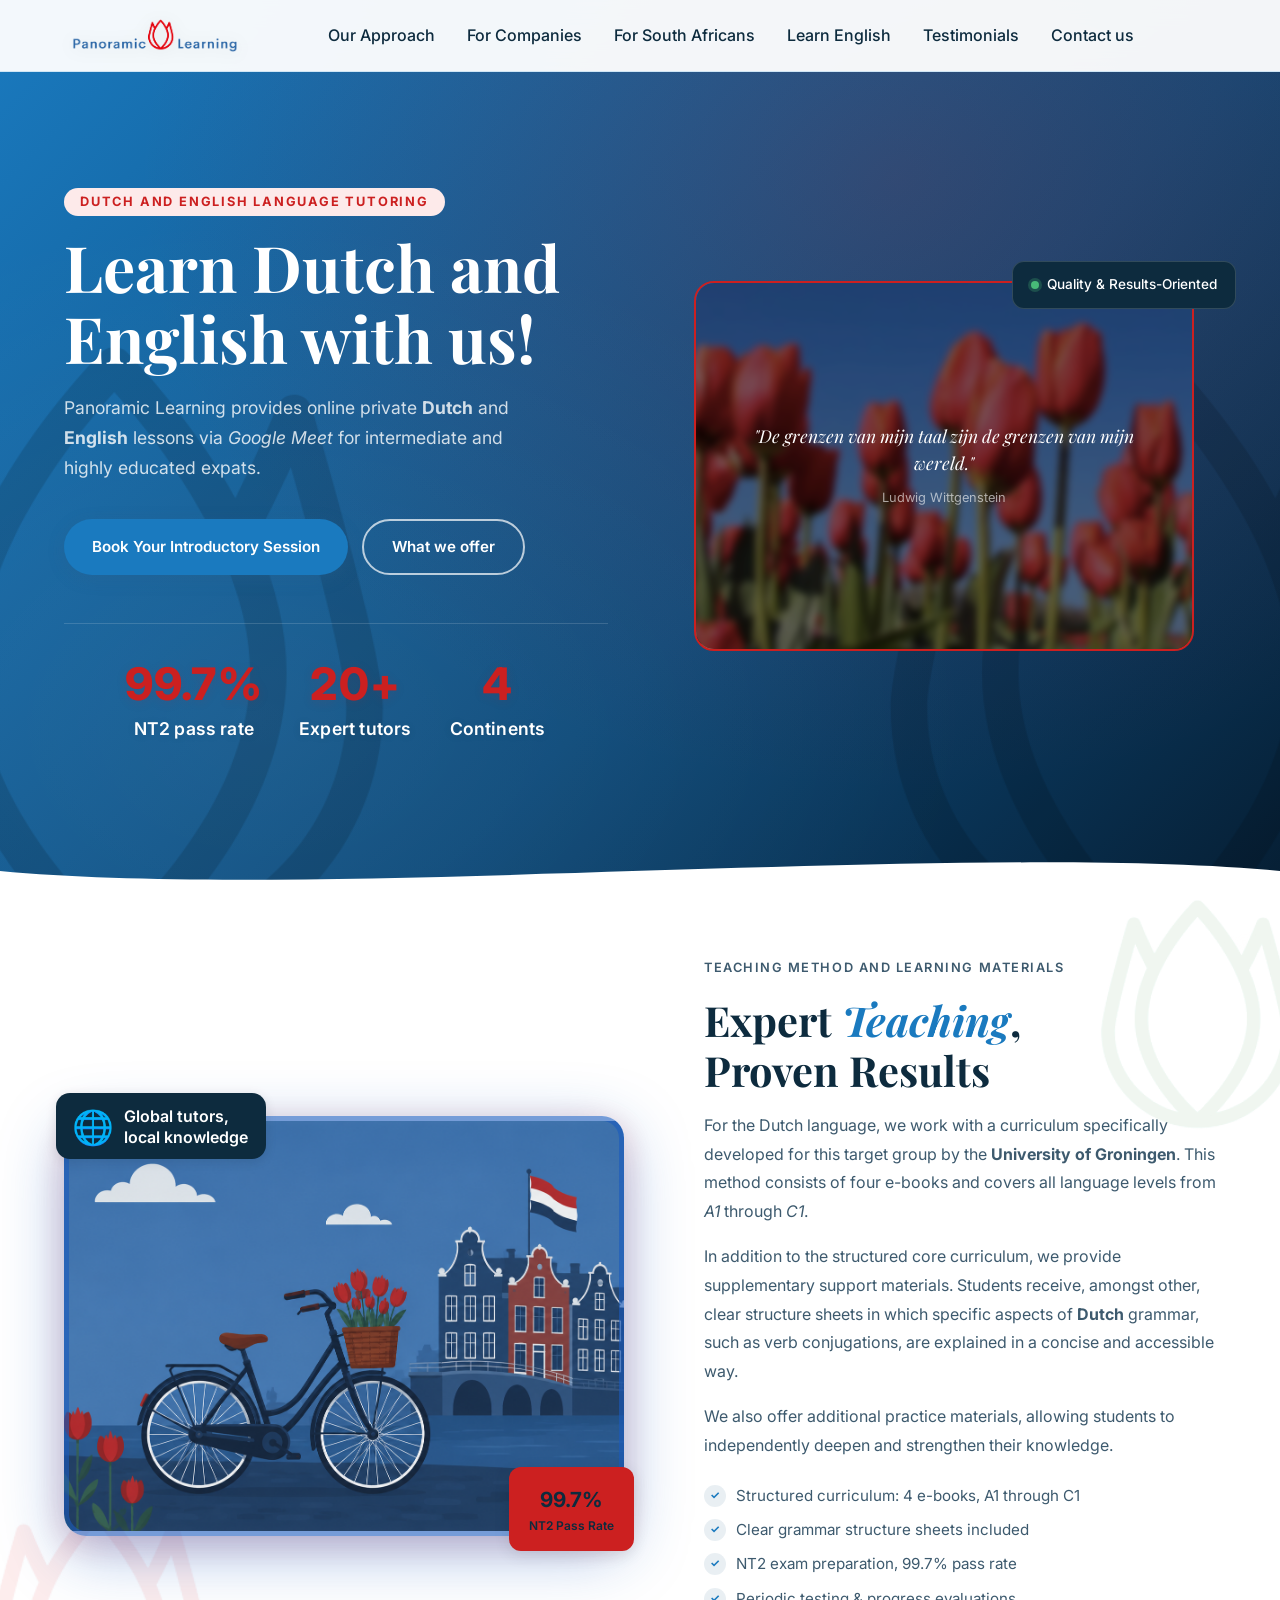
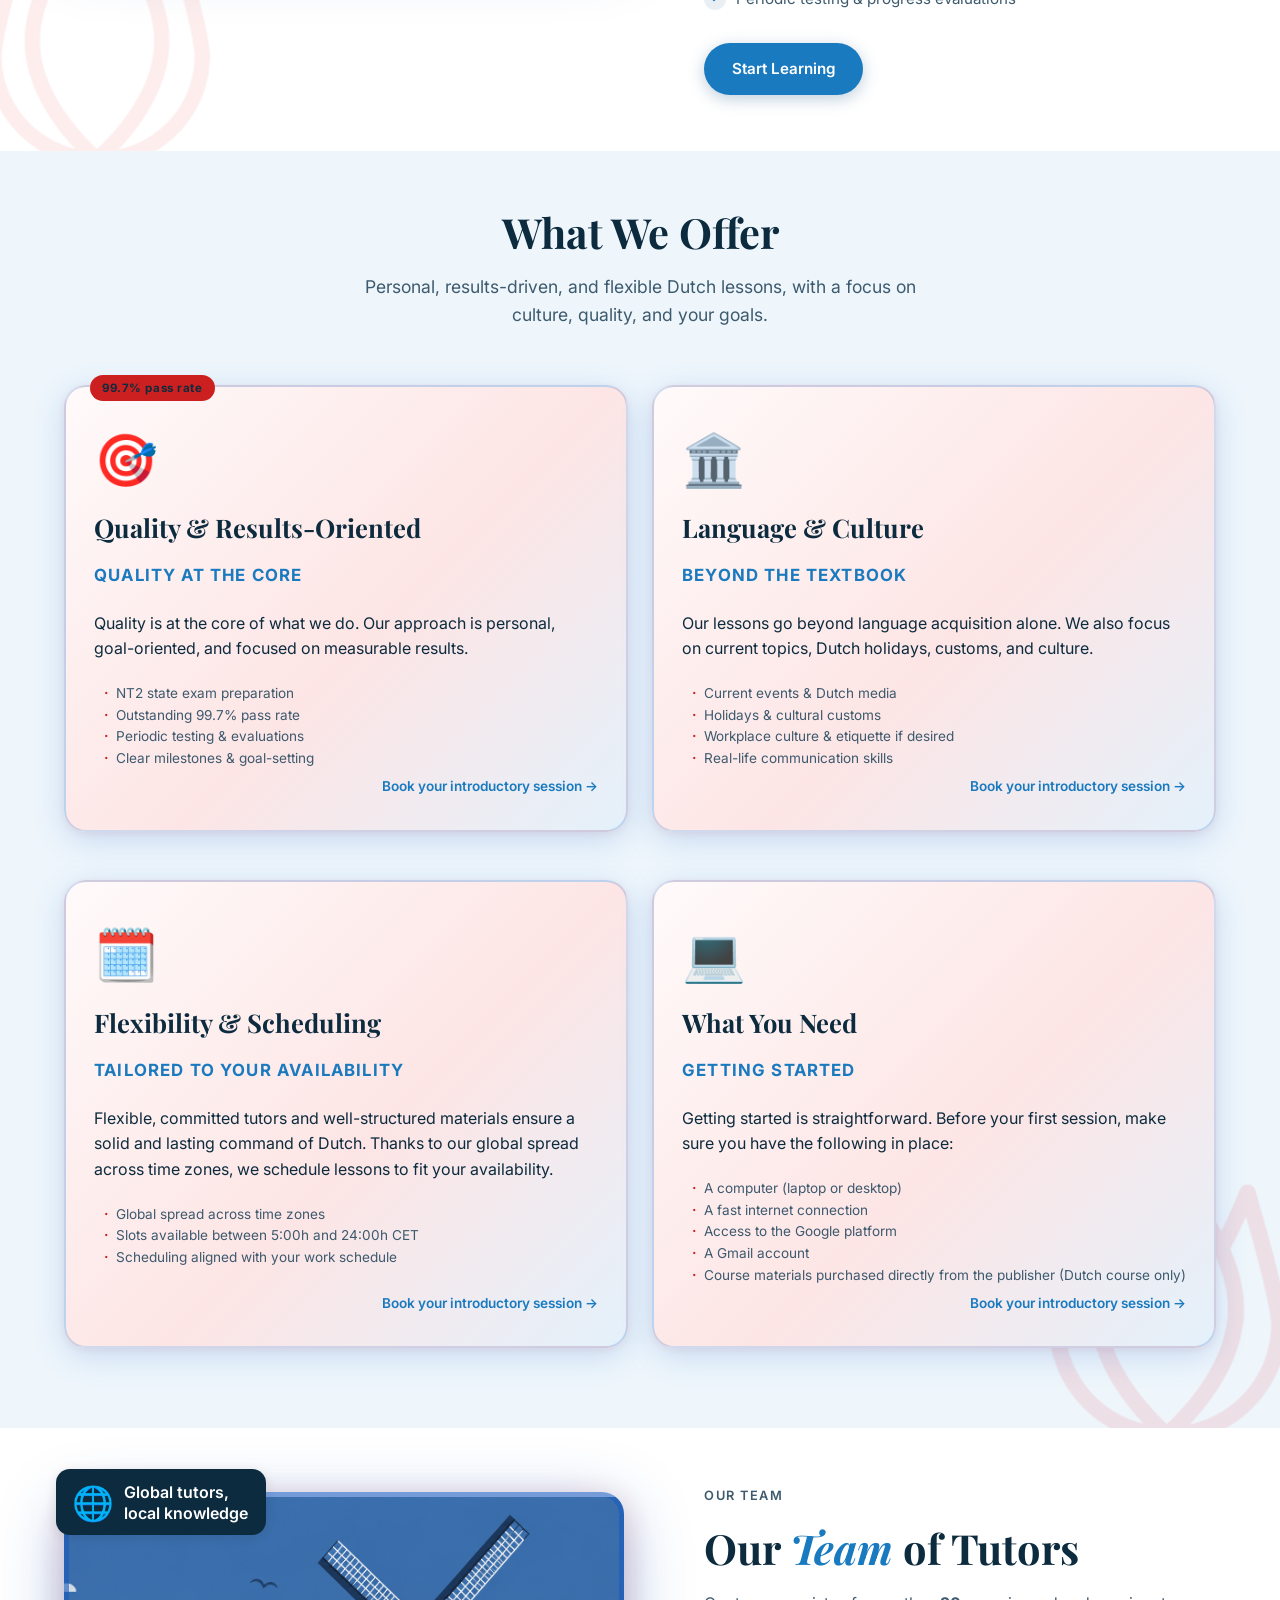
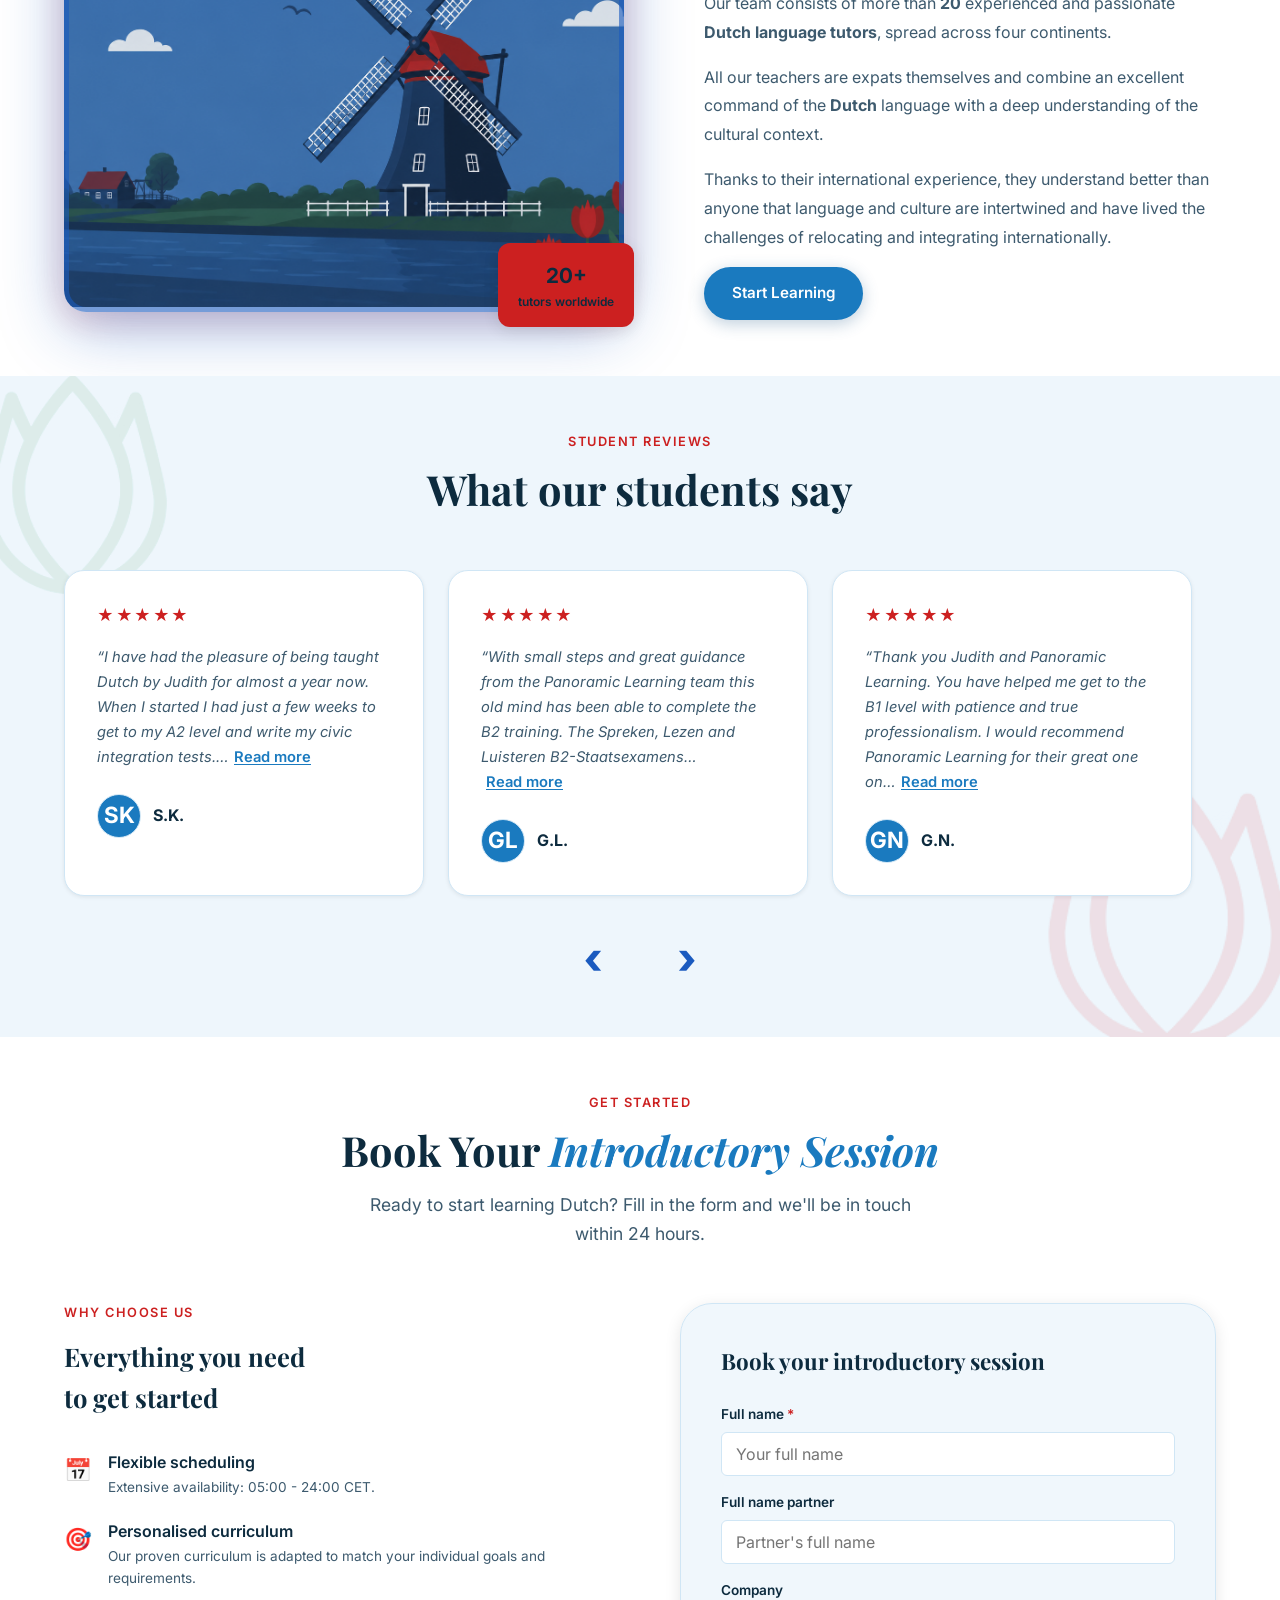
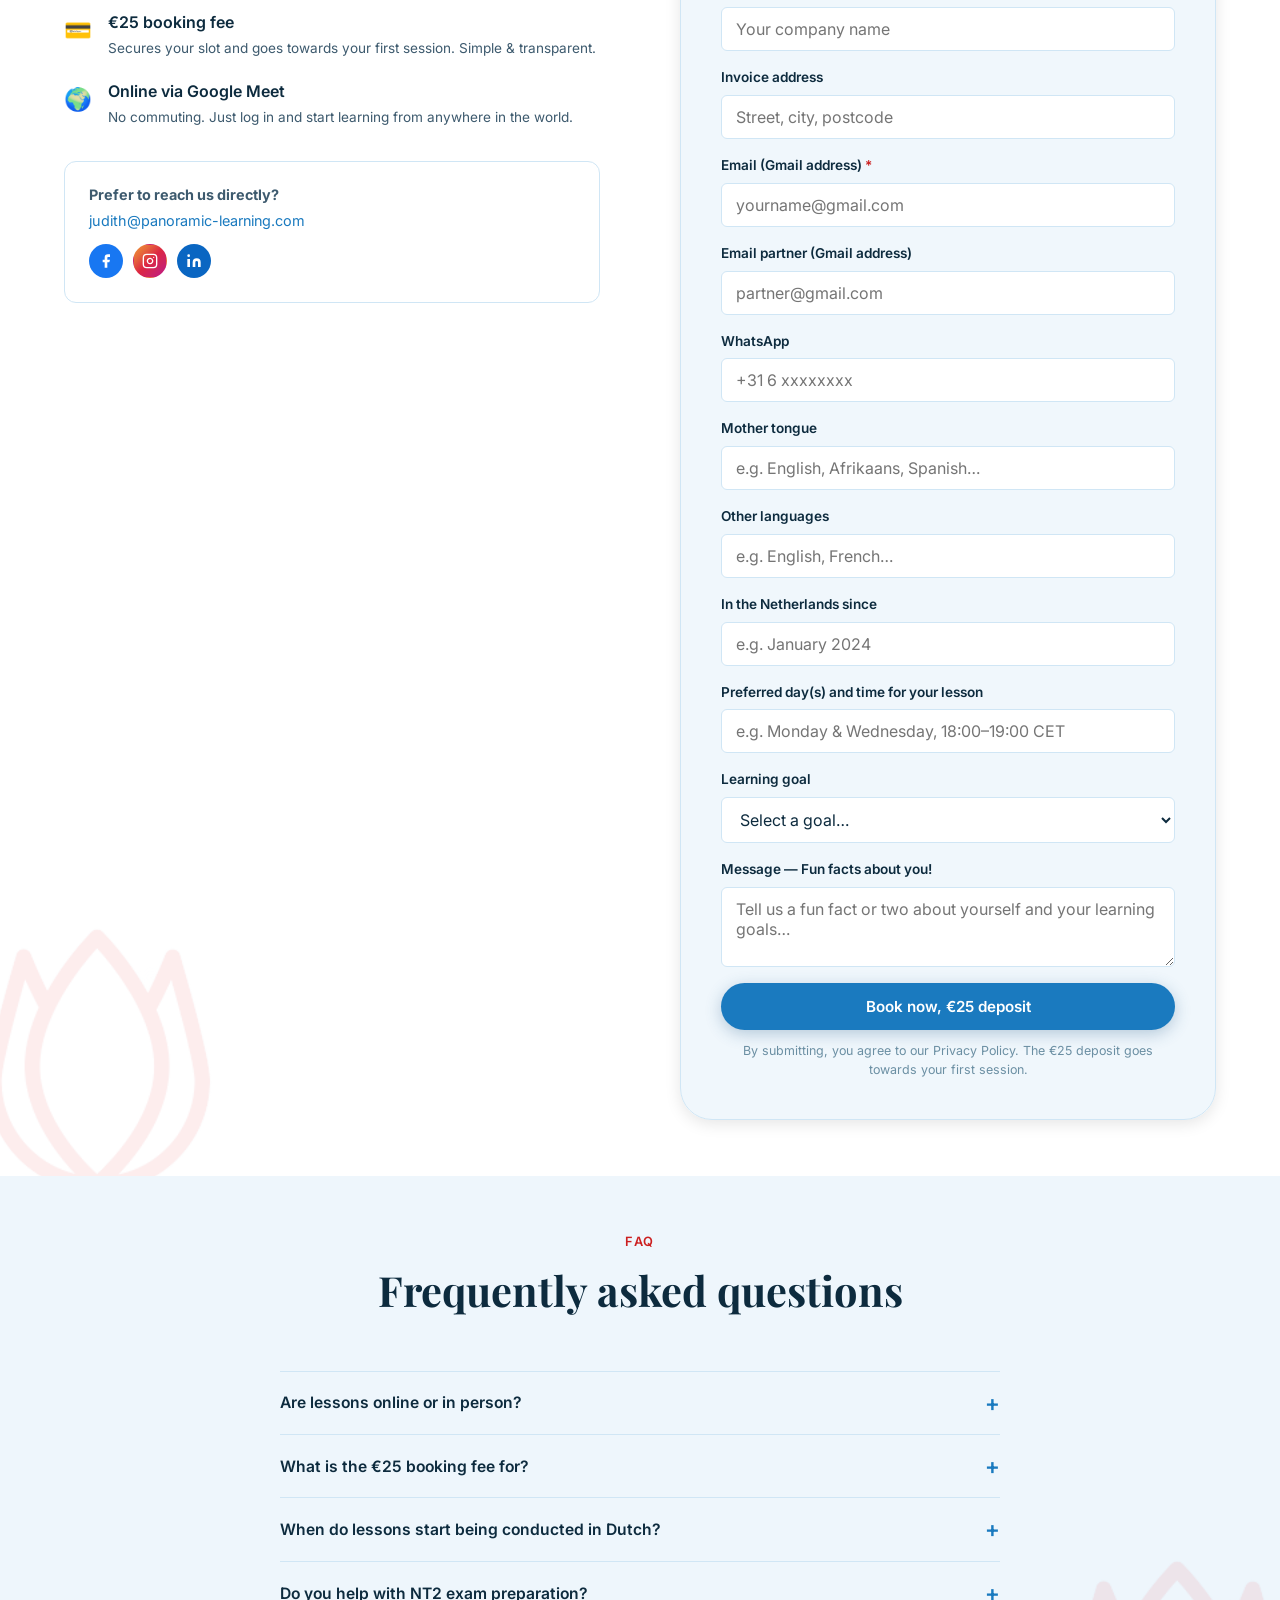
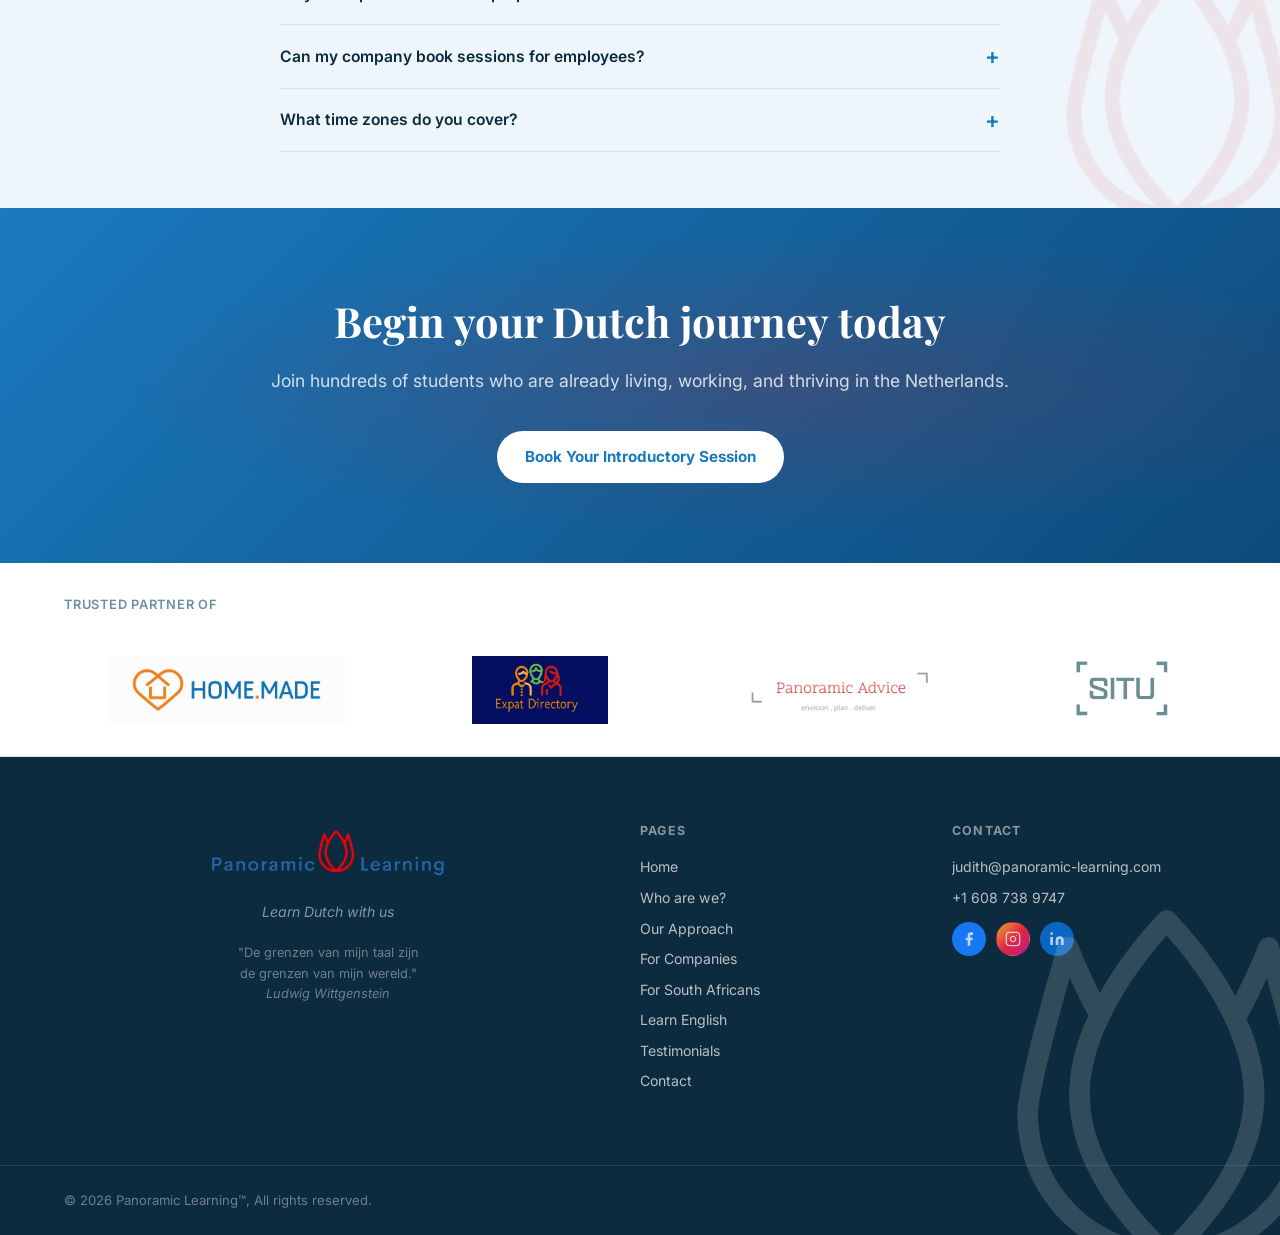
==== commit cfcefe11: "Add files via upload" ====
--- a/index.html
+++ b/index.html
@@ -51,22 +51,21 @@
     <div class="hero-bg"></div>
     <div class="container hero-inner">
       <div class="hero-content slide-in-left">
-        <p class="hero-eyebrow">Dutch Language Tutoring</p>
-        <h1 class="hero-title">Learn Dutch<br>with us!</h1>
+        <p class="hero-eyebrow">Dutch and English language tutoring</p>
+        <h1 class="hero-title">Learn Dutch and English with us!</h1>
         <p class="hero-sub">Panoramic Learning provides online private <strong>Dutch</strong> and <strong>English</strong> lessons via <em>Google Meet</em> for intermediate and highly educated expats.</p>
         <div class="hero-actions fade-up anim-delay-1">
-          <a href="#booking" class="btn btn-primary">Book Your First Lesson</a>
+          <a href="#booking" class="btn btn-primary">Book Your Introductory Session</a>
           <a href="#courses" class="btn btn-outline">What we offer</a>
         </div>
         <div class="hero-stats fade-up anim-delay-2">
           <div class="stat"><strong>99.7%</strong><span>NT2 pass rate</span></div>
           <div class="stat"><strong>20+</strong><span>Expert tutors</span></div>
-          <div class="stat"><strong>3</strong><span>Continents</span></div>
+          <div class="stat"><strong>4</strong><span>Continents</span></div>
         </div>
       </div>
       <div class="hero-visual slide-in-right">
         <div class="hero-card hero-card--main tulip-bg">
-          <div class="hero-card-icon"><i class="fi fi-nl"></i></div>
           <p class="hero-card-quote">"De grenzen van mijn taal zijn de grenzen van mijn wereld."</p>
           <p class="hero-card-author">Ludwig Wittgenstein</p>
         </div>
@@ -115,7 +114,7 @@
       <div class="about-content slide-in-right">
         <p class="section-eyebrow">Teaching Method and Learning Materials</p>
         <h2 class="section-title">Expert <em>Teaching</em>,<br>Proven Results</h2>
-        <p>We work with a curriculum specifically developed for this target group by the <strong>University of Groningen</strong>. This method consists of four e-books and covers all language levels from <em>A1</em> through <em>C1</em>.</p>
+        <p>For the Dutch language, we work with a curriculum specifically developed for this target group by the <strong>University of Groningen</strong>. This method consists of four e-books and covers all language levels from <em>A1</em> through <em>C1</em>.</p>
         <p>In addition to the structured core curriculum, we provide supplementary support materials. Students receive, amongst other, clear structure sheets in which specific aspects of <strong>Dutch</strong> grammar, such as verb conjugations, are explained in a concise and accessible way.</p>
         <p>We also offer additional practice materials, allowing students to independently deepen and strengthen their knowledge.</p>
         <ul class="about-features">
@@ -151,7 +150,7 @@
             <li>Periodic testing &amp; evaluations</li>
             <li>Clear milestones &amp; goal-setting</li>
           </ul>
-          <a href="#booking" class="course-link">Book a lesson →</a>
+          <a href="#booking" class="course-link">Book your introductory session →</a>
         </div>
         <div class="course-card fade-up anim-delay-2">
           <div class="course-icon">&#x1f3db;&#xfe0f;</div>
@@ -161,10 +160,10 @@
           <ul>
             <li>Current events &amp; Dutch media</li>
             <li>Holidays &amp; cultural customs</li>
-            <li>Workplace culture &amp; etiquette, <strong>if desired</strong></li>
+            <li>Workplace culture &amp; etiquette if desired</li>
             <li>Real-life communication skills</li>
           </ul>
-          <a href="#booking" class="course-link">Book a lesson →</a>
+          <a href="#booking" class="course-link">Book your introductory session →</a>
         </div>
         <div class="course-card fade-up anim-delay-3">
           <div class="course-icon">&#x1f5d3;&#xfe0f;</div>
@@ -173,16 +172,16 @@
           <p class="course-description">Flexible, committed tutors and well-structured materials ensure a solid and lasting command of Dutch. Thanks to our global spread across time zones, we schedule lessons to fit your availability.</p>
           <ul>
             <li>Global spread across time zones</li>
-            <li>Slots available between 5:00 and 24:00 Central European Time (CET)</li>
+            <li>Slots available between 5:00h and 24:00h CET</li>
             <li>Scheduling aligned with your work schedule</li>
           </ul>
-          <a href="#booking" class="course-link">Book a lesson →</a>
+          <a href="#booking" class="course-link">Book your introductory session →</a>
         </div>
         <div class="course-card fade-up anim-delay-4">
           <div class="course-icon">&#x1f4bb;</div>
           <h3>What You Need</h3>
           <p class="course-level">Getting Started</p>
-          <p class="course-description">Getting started is straightforward. Before your first lesson, make sure you have the following in place:</p>
+          <p class="course-description">Getting started is straightforward. Before your first session, make sure you have the following in place:</p>
           <ul>
             <li>A computer (laptop or desktop)</li>
             <li>A fast internet connection</li>
@@ -190,7 +189,7 @@
             <li>A Gmail account</li>
             <li>Course materials purchased directly from the publisher (Dutch course only)</li>
           </ul>
-          <a href="#booking" class="course-link">Book a lesson →</a>
+          <a href="#booking" class="course-link">Book your introductory session →</a>
         </div>
       </div>
     </div>
@@ -215,9 +214,9 @@
       <div class="about-content slide-in-right">
         <p class="section-eyebrow">Our Team</p>
         <h2 class="section-title">Our <em>Team</em> of <strong>Tutors</strong></h2>
-        <p>Our team consists of more than <strong>20</strong> experienced and passionate <strong>Dutch language tutors</strong>, spread across three continents.</p>
+        <p>Our team consists of more than <strong>20</strong> experienced and passionate <strong>Dutch language tutors</strong>, spread across four continents.</p>
         <p>All our teachers are expats themselves and combine an excellent command of the <strong>Dutch</strong> language with a deep understanding of the cultural context.</p>
-        <p>Thanks to their international experience, they understand better than anyone that language and culture are inseparably connected, as well as the challenges of relocating and integrating internationally.</p>
+        <p>Thanks to their international experience, they understand better than anyone that language and culture are intertwined and have lived the challenges of relocating and integrating internationally.</p>
         <a href="#booking" class="btn btn-primary">Start Learning</a>
       </div>
     </div>
@@ -324,7 +323,7 @@
     <div class="container">
       <div class="section-header fade-up">
         <p class="section-eyebrow">Get Started</p>
-        <h2 class="section-title">Book Your <em>First Lesson</em></h2>
+        <h2 class="section-title">Book Your <em>Introductory Session</em></h2>
         <p class="section-sub">Ready to start learning Dutch? Fill in the form and we'll be in touch within 24 hours.</p>
       </div>
       <div class="booking-grid">
@@ -336,7 +335,7 @@
               <span class="detail-icon">📅</span>
               <div>
                 <strong>Flexible scheduling</strong>
-                <p>Extensive availability: 05:00 - 24:00 Central European Time (CET).</p>
+                <p>Extensive availability: 05:00 - 24:00 CET.</p>
               </div>
             </div>
             <div class="booking-detail">
@@ -350,7 +349,7 @@
               <span class="detail-icon">💳</span>
               <div>
                 <strong>€25 booking fee</strong>
-                <p>Secures your slot and goes towards your first lesson. Simple &amp; transparent.</p>
+                <p>Secures your slot and goes towards your first session. Simple &amp; transparent.</p>
               </div>
             </div>
             <div class="booking-detail">
@@ -379,7 +378,7 @@
         </div>
         <div class="booking-form-wrap">
           <form class="booking-form" id="booking-form" novalidate>
-            <h3>Reserve your spot</h3>
+            <h3>Book your introductory session</h3>
             <div class="form-group">
               <label for="f-name">Full name <span class="required">*</span></label>
               <input type="text" id="f-name" name="name" placeholder="Your full name" autocomplete="name" />
@@ -410,7 +409,7 @@
             </div>
             <div class="form-group">
               <label for="f-mothertongue">Mother tongue</label>
-              <input type="text" id="f-mothertongue" name="mothertongue" placeholder="e.g. Spanish, Arabic, Mandarin…" />
+              <input type="text" id="f-mothertongue" name="mothertongue" placeholder="e.g. English, Afrikaans, Spanish…" />
             </div>
             <div class="form-group">
               <label for="f-other-languages">Other languages</label>
@@ -440,7 +439,7 @@
               <textarea id="f-message" name="message" placeholder="Tell us a fun fact or two about yourself and your learning goals…"></textarea>
             </div>
             <button type="submit" class="btn btn-primary btn--full">Book now, €25 deposit</button>
-            <p class="form-note">By submitting, you agree to our <a href="#">Privacy Policy</a>. The €25 deposit goes towards your first lesson.</p>
+            <p class="form-note">By submitting, you agree to our <a href="#">Privacy Policy</a>. The €25 deposit goes towards your first session.</p>
           </form>
         </div>
       </div>
@@ -472,7 +471,7 @@
             <span class="faq-icon">+</span>
           </button>
           <div class="faq-answer">
-            <p>The €25 fee secures your session slot and goes towards your first lesson. It helps us ensure committed students and allows us to prepare a personalised plan before your first meeting.</p>
+            <p>The €25 fee secures your session slot and goes towards your first lesson. It helps usensure students are committed and allows us to prepare a personalised plan before your first meeting.</p>
           </div>
         </div>
         <div class="faq-item">
@@ -495,11 +494,11 @@
         </div>
         <div class="faq-item">
           <button class="faq-question" aria-expanded="false">
-            Can my company book lessons for employees?
+            Can my company book sessions for employees?
             <span class="faq-icon">+</span>
           </button>
           <div class="faq-answer">
-            <p>Absolutely. We offer corporate packages for teams and individual employees. Contact us directly at judith@panoramic-learning.com for a tailored quote.</p>
+            <p>Absolutely. We offer corporate packages for teams and individual employees. Contact us directly at <a href="mailto:judith@panoramic-learning.com" style="white-space:nowrap;">judith@panoramic-learning.com</a> for a tailored quote.</p>
           </div>
         </div>
         <div class="faq-item">
@@ -508,7 +507,7 @@
             <span class="faq-icon">+</span>
           </button>
           <div class="faq-answer">
-            <p>Our tutors are based across Europe, North America and Asia, meaning we can accommodate most time zones. When booking, select your preferred time window and we'll match you with an available tutor.</p>
+            <p>Our tutors are based across Europe, North and South America and Asia, meaning we can accommodate most time zones. When booking, select your preferred time window and we&#39;ll match you with an available tutor.</p>
           </div>
         </div>
       </div>
@@ -521,7 +520,7 @@
     <div class="container cta-band-inner">
       <h2>Begin your Dutch journey today</h2>
       <p>Join hundreds of students who are already living, working, and thriving in the Netherlands.</p>
-      <a href="#booking" class="btn btn-white">Book Your First Session</a>
+      <a href="#booking" class="btn btn-white">Book Your Introductory Session</a>
     </div>
   </section>
 
--- a/style.css
+++ b/style.css
@@ -869,6 +869,8 @@
   gap: 8px;
   font-weight: 500;
   white-space: nowrap;
+  background: var(--clr-dark);
+  border: 1px solid rgba(255, 255, 255, .15);
 }
 
 .hero-card--float-1 {
@@ -1343,7 +1345,7 @@
   margin-left: 15px;
   transform: none;
   z-index: 10;
-  background: rgba(0, 0, 0, 0.54);
+  background: var(--clr-dark);
   color: #fff;
   border-radius: 14px;
   padding: 12px 18px 10px 16px;
@@ -2070,18 +2072,26 @@
   padding-block: 64px;
 }
 
+.footer-brand {
+  display: flex;
+  flex-direction: column;
+  align-items: center;
+}
+
 .footer-tagline {
   font-size: .88rem;
   margin-top: 16px;
   margin-bottom: 20px;
   color: rgba(255, 255, 255, .5);
   font-style: italic;
+  text-align: center;
 }
 
 .footer-quote {
   font-size: .8rem;
   color: rgba(255, 255, 255, .4);
   line-height: 1.6;
+  text-align: center;
 }
 
 .footer-col h4 {
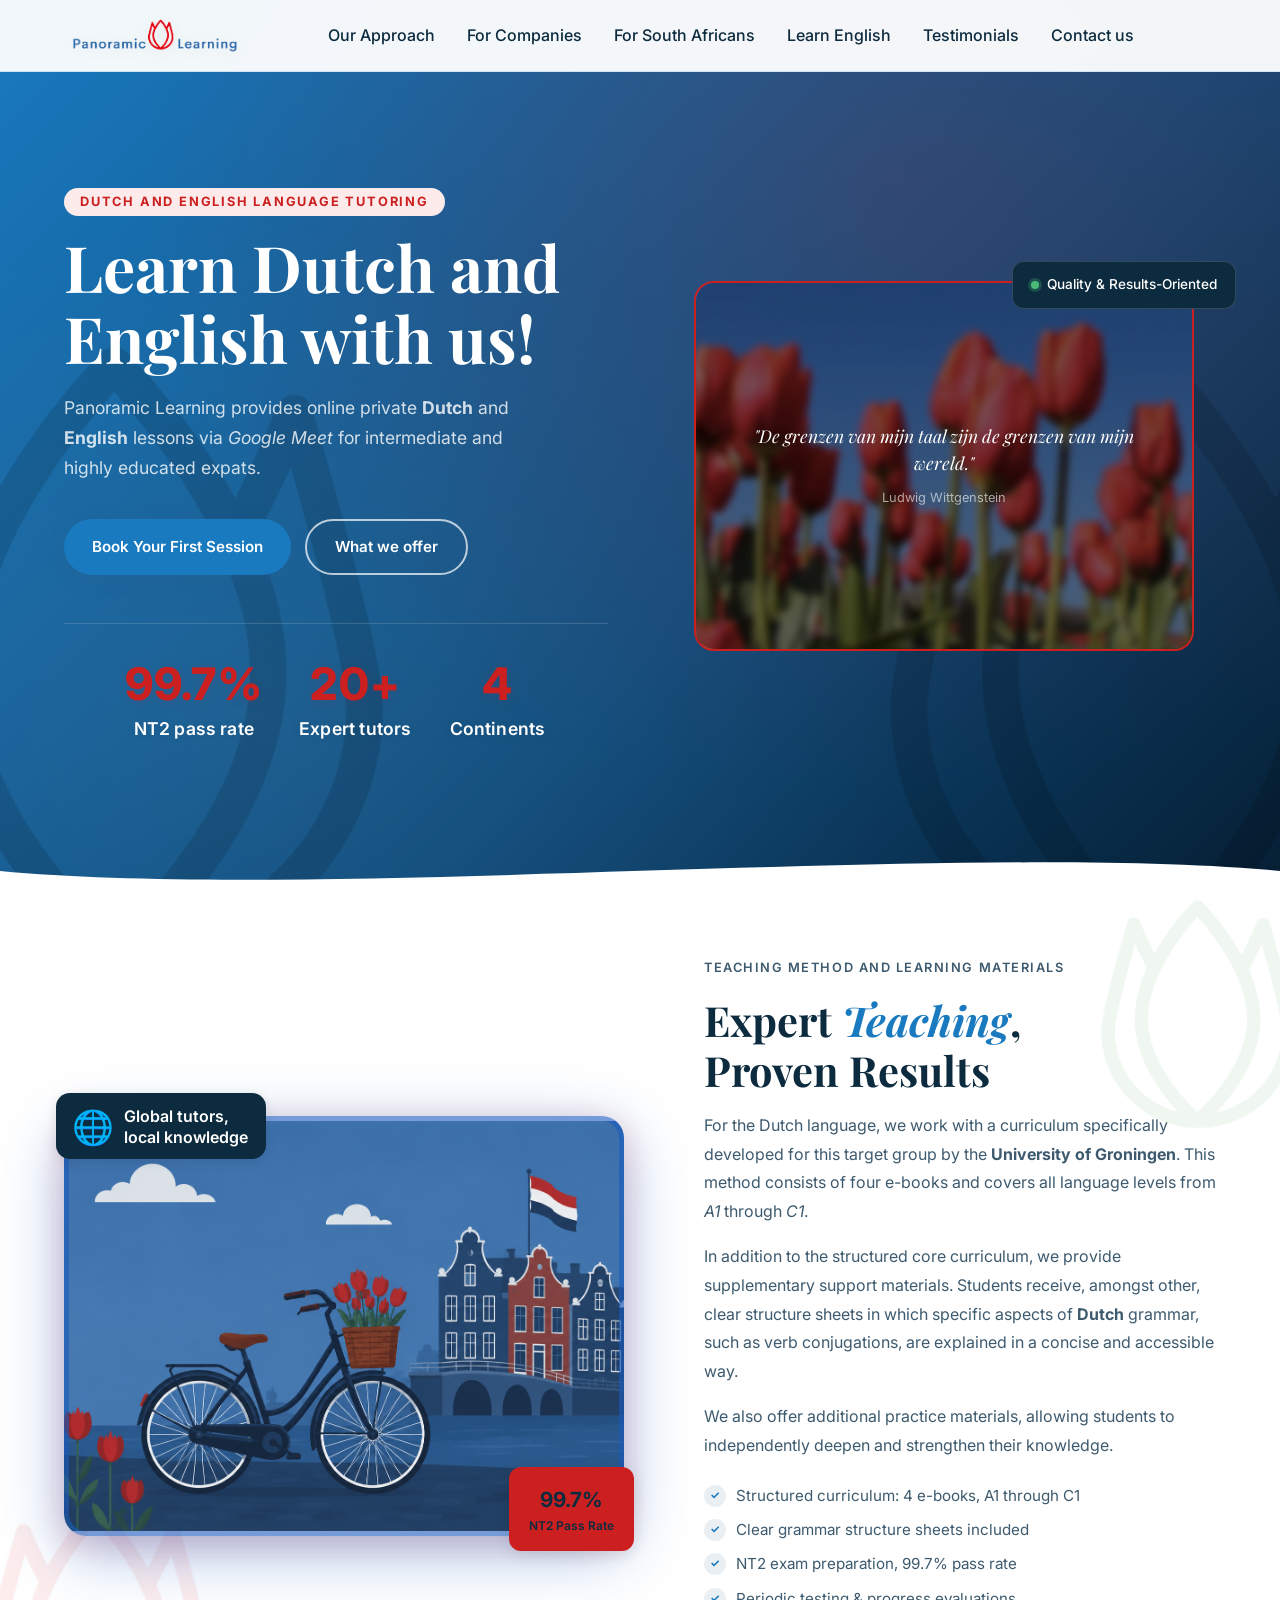
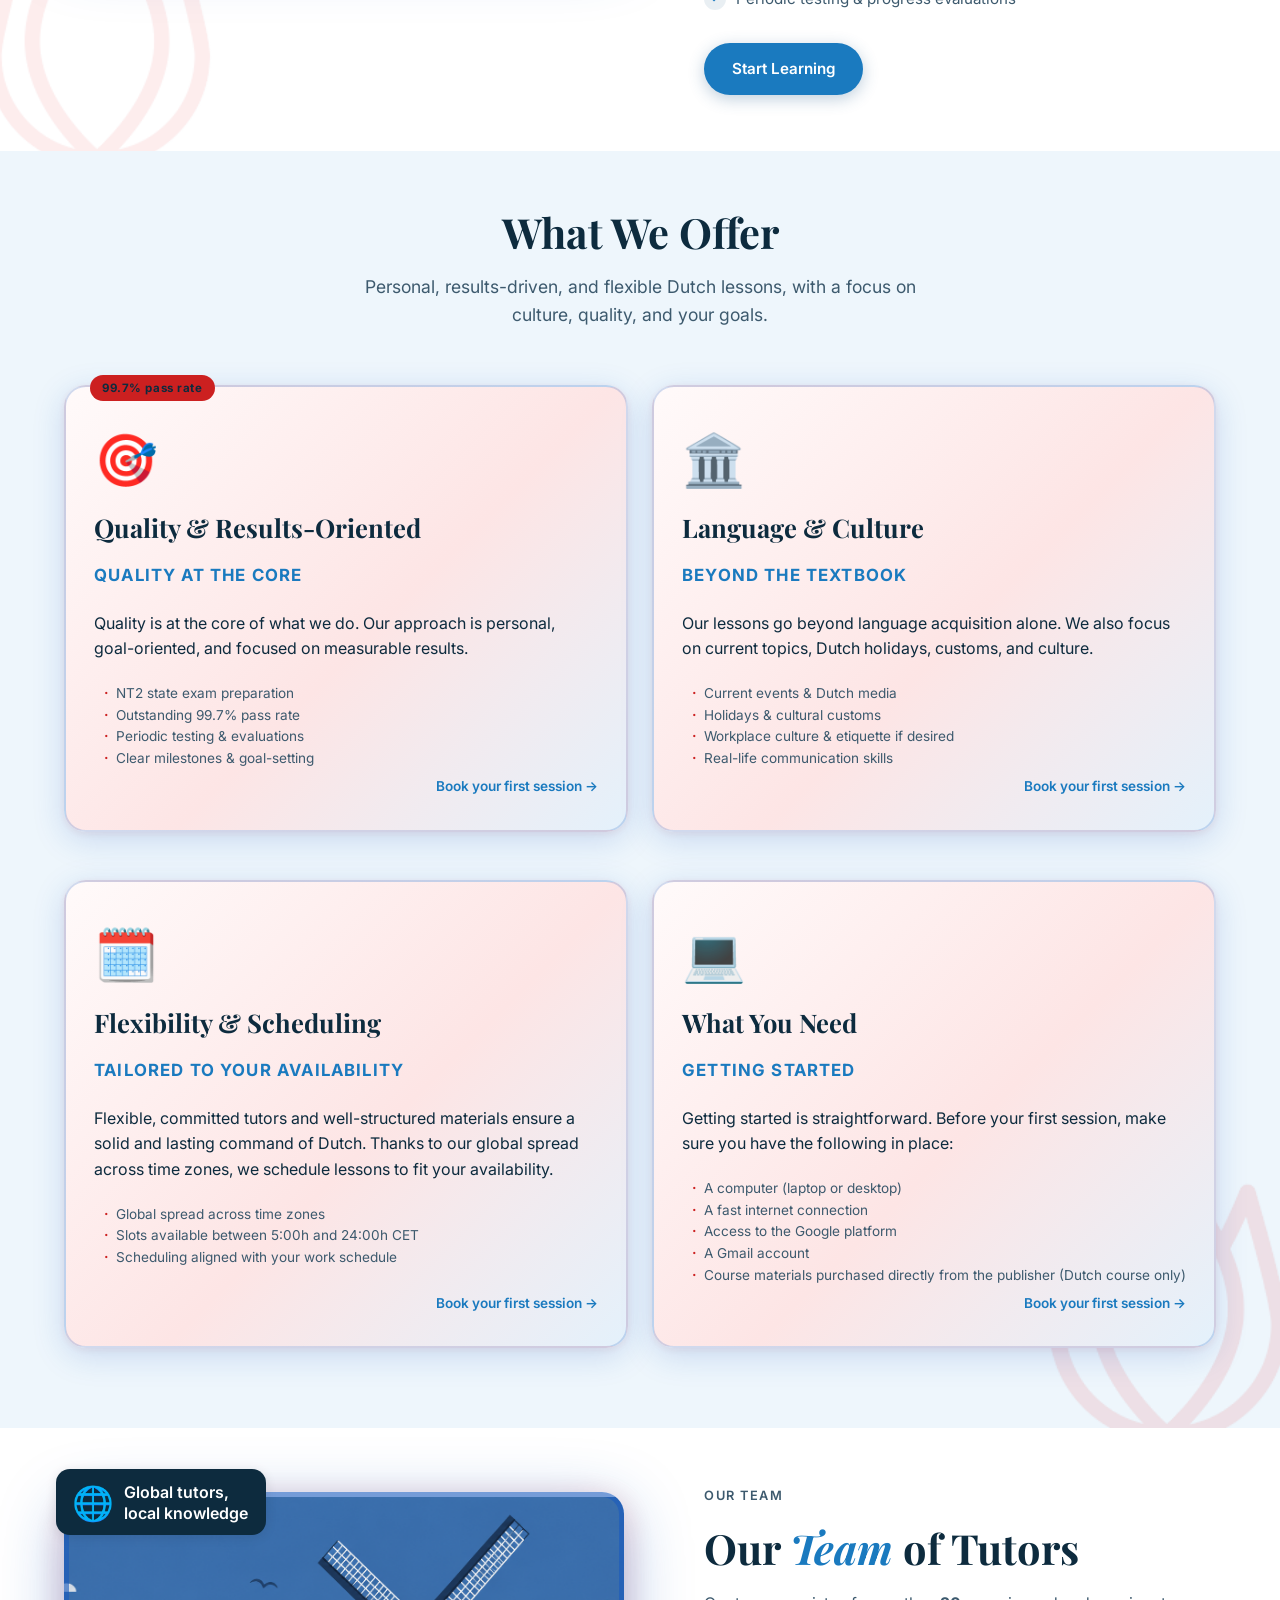
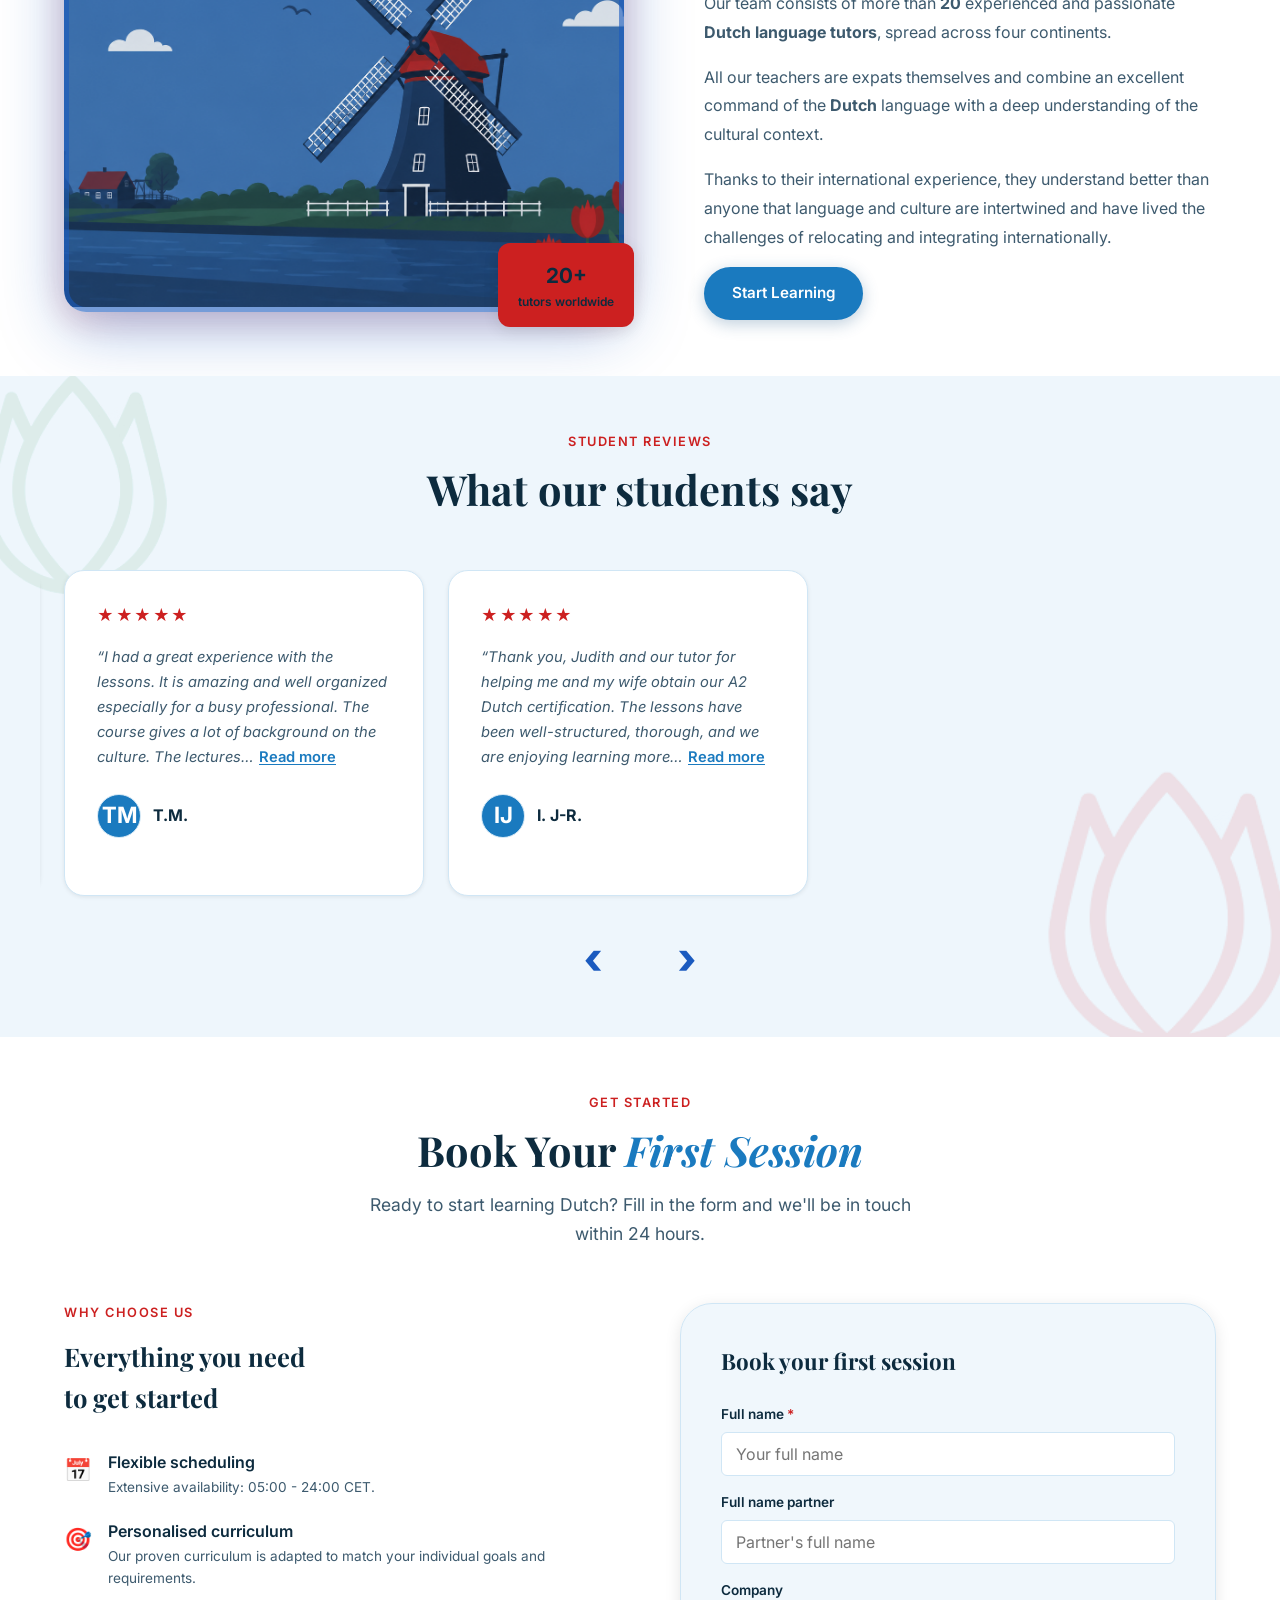
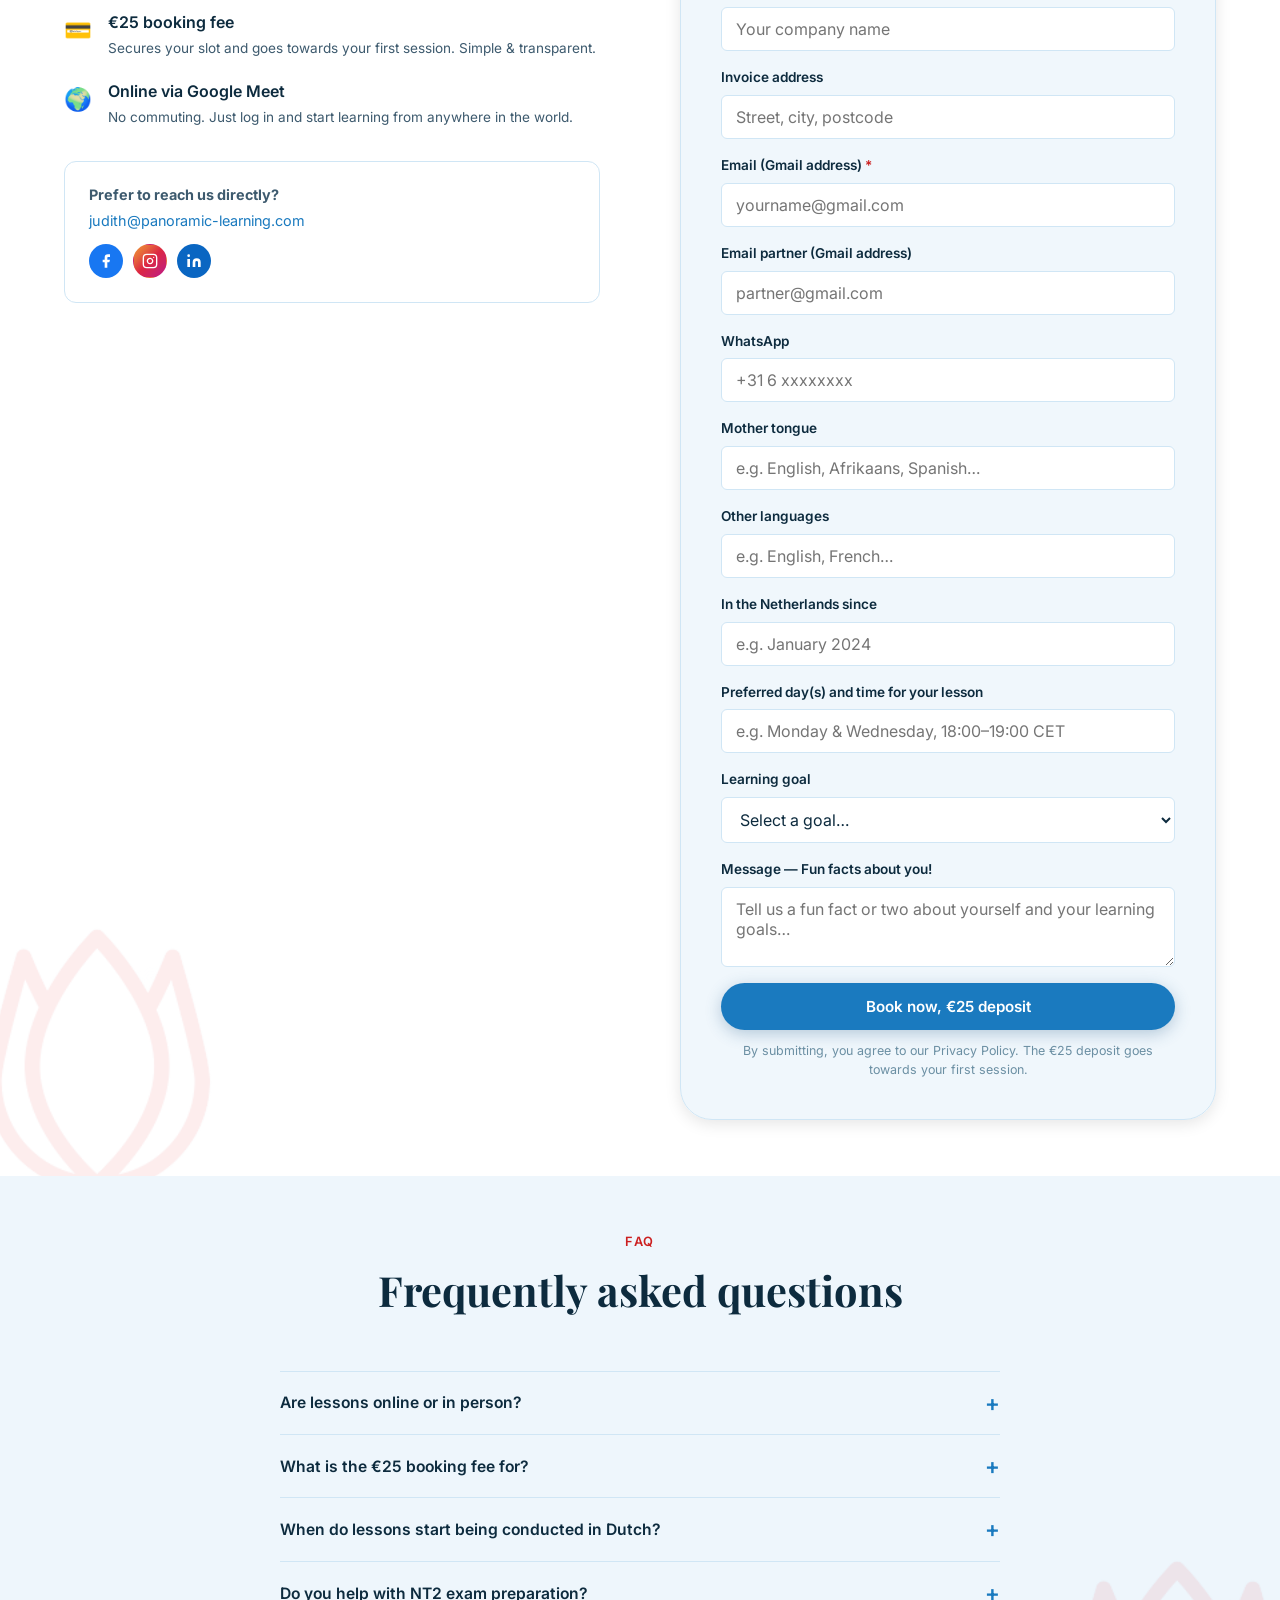
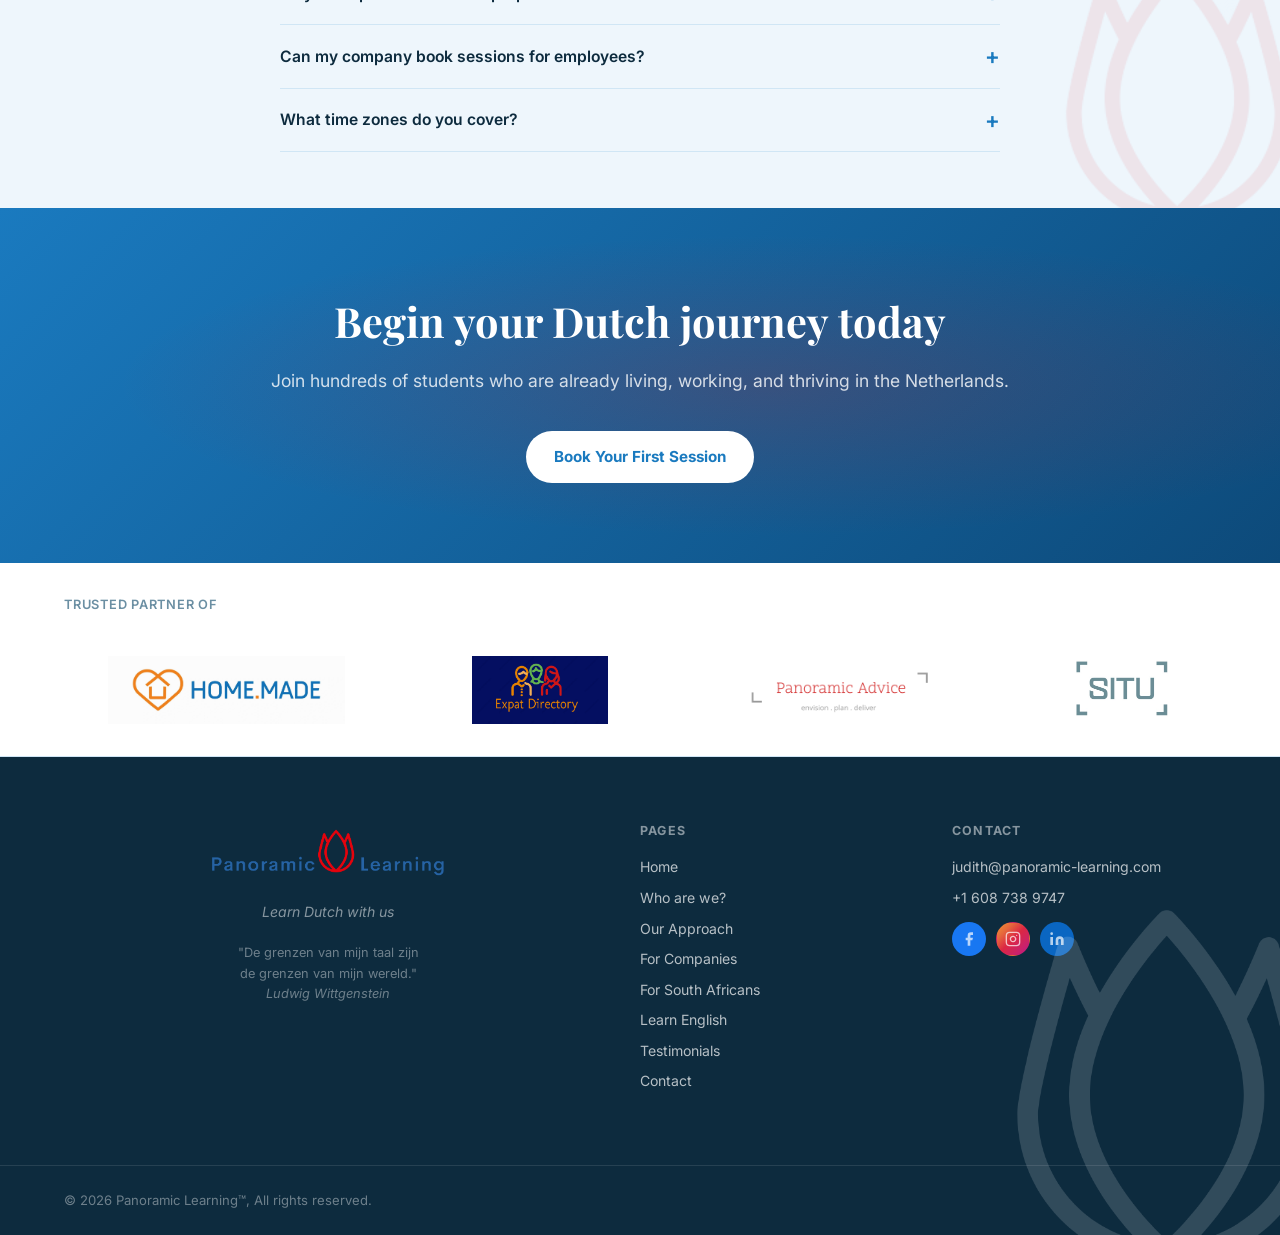
==== commit 360368a1: "Add files via upload" ====
--- a/index.html
+++ b/index.html
@@ -55,7 +55,7 @@
         <h1 class="hero-title">Learn Dutch and English with us!</h1>
         <p class="hero-sub">Panoramic Learning provides online private <strong>Dutch</strong> and <strong>English</strong> lessons via <em>Google Meet</em> for intermediate and highly educated expats.</p>
         <div class="hero-actions fade-up anim-delay-1">
-          <a href="#booking" class="btn btn-primary">Book Your Introductory Session</a>
+          <a href="#booking" class="btn btn-primary">Book Your First Session</a>
           <a href="#courses" class="btn btn-outline">What we offer</a>
         </div>
         <div class="hero-stats fade-up anim-delay-2">
@@ -150,7 +150,7 @@
             <li>Periodic testing &amp; evaluations</li>
             <li>Clear milestones &amp; goal-setting</li>
           </ul>
-          <a href="#booking" class="course-link">Book your introductory session →</a>
+          <a href="#booking" class="course-link">Book your first session →</a>
         </div>
         <div class="course-card fade-up anim-delay-2">
           <div class="course-icon">&#x1f3db;&#xfe0f;</div>
@@ -163,7 +163,7 @@
             <li>Workplace culture &amp; etiquette if desired</li>
             <li>Real-life communication skills</li>
           </ul>
-          <a href="#booking" class="course-link">Book your introductory session →</a>
+          <a href="#booking" class="course-link">Book your first session →</a>
         </div>
         <div class="course-card fade-up anim-delay-3">
           <div class="course-icon">&#x1f5d3;&#xfe0f;</div>
@@ -175,7 +175,7 @@
             <li>Slots available between 5:00h and 24:00h CET</li>
             <li>Scheduling aligned with your work schedule</li>
           </ul>
-          <a href="#booking" class="course-link">Book your introductory session →</a>
+          <a href="#booking" class="course-link">Book your first session →</a>
         </div>
         <div class="course-card fade-up anim-delay-4">
           <div class="course-icon">&#x1f4bb;</div>
@@ -189,7 +189,7 @@
             <li>A Gmail account</li>
             <li>Course materials purchased directly from the publisher (Dutch course only)</li>
           </ul>
-          <a href="#booking" class="course-link">Book your introductory session →</a>
+          <a href="#booking" class="course-link">Book your first session →</a>
         </div>
       </div>
     </div>
@@ -323,7 +323,7 @@
     <div class="container">
       <div class="section-header fade-up">
         <p class="section-eyebrow">Get Started</p>
-        <h2 class="section-title">Book Your <em>Introductory Session</em></h2>
+        <h2 class="section-title">Book Your <em>First Session</em></h2>
         <p class="section-sub">Ready to start learning Dutch? Fill in the form and we'll be in touch within 24 hours.</p>
       </div>
       <div class="booking-grid">
@@ -378,7 +378,7 @@
         </div>
         <div class="booking-form-wrap">
           <form class="booking-form" id="booking-form" novalidate>
-            <h3>Book your introductory session</h3>
+            <h3>Book your first session</h3>
             <div class="form-group">
               <label for="f-name">Full name <span class="required">*</span></label>
               <input type="text" id="f-name" name="name" placeholder="Your full name" autocomplete="name" />
@@ -520,7 +520,7 @@
     <div class="container cta-band-inner">
       <h2>Begin your Dutch journey today</h2>
       <p>Join hundreds of students who are already living, working, and thriving in the Netherlands.</p>
-      <a href="#booking" class="btn btn-white">Book Your Introductory Session</a>
+      <a href="#booking" class="btn btn-white">Book Your First Session</a>
     </div>
   </section>
 
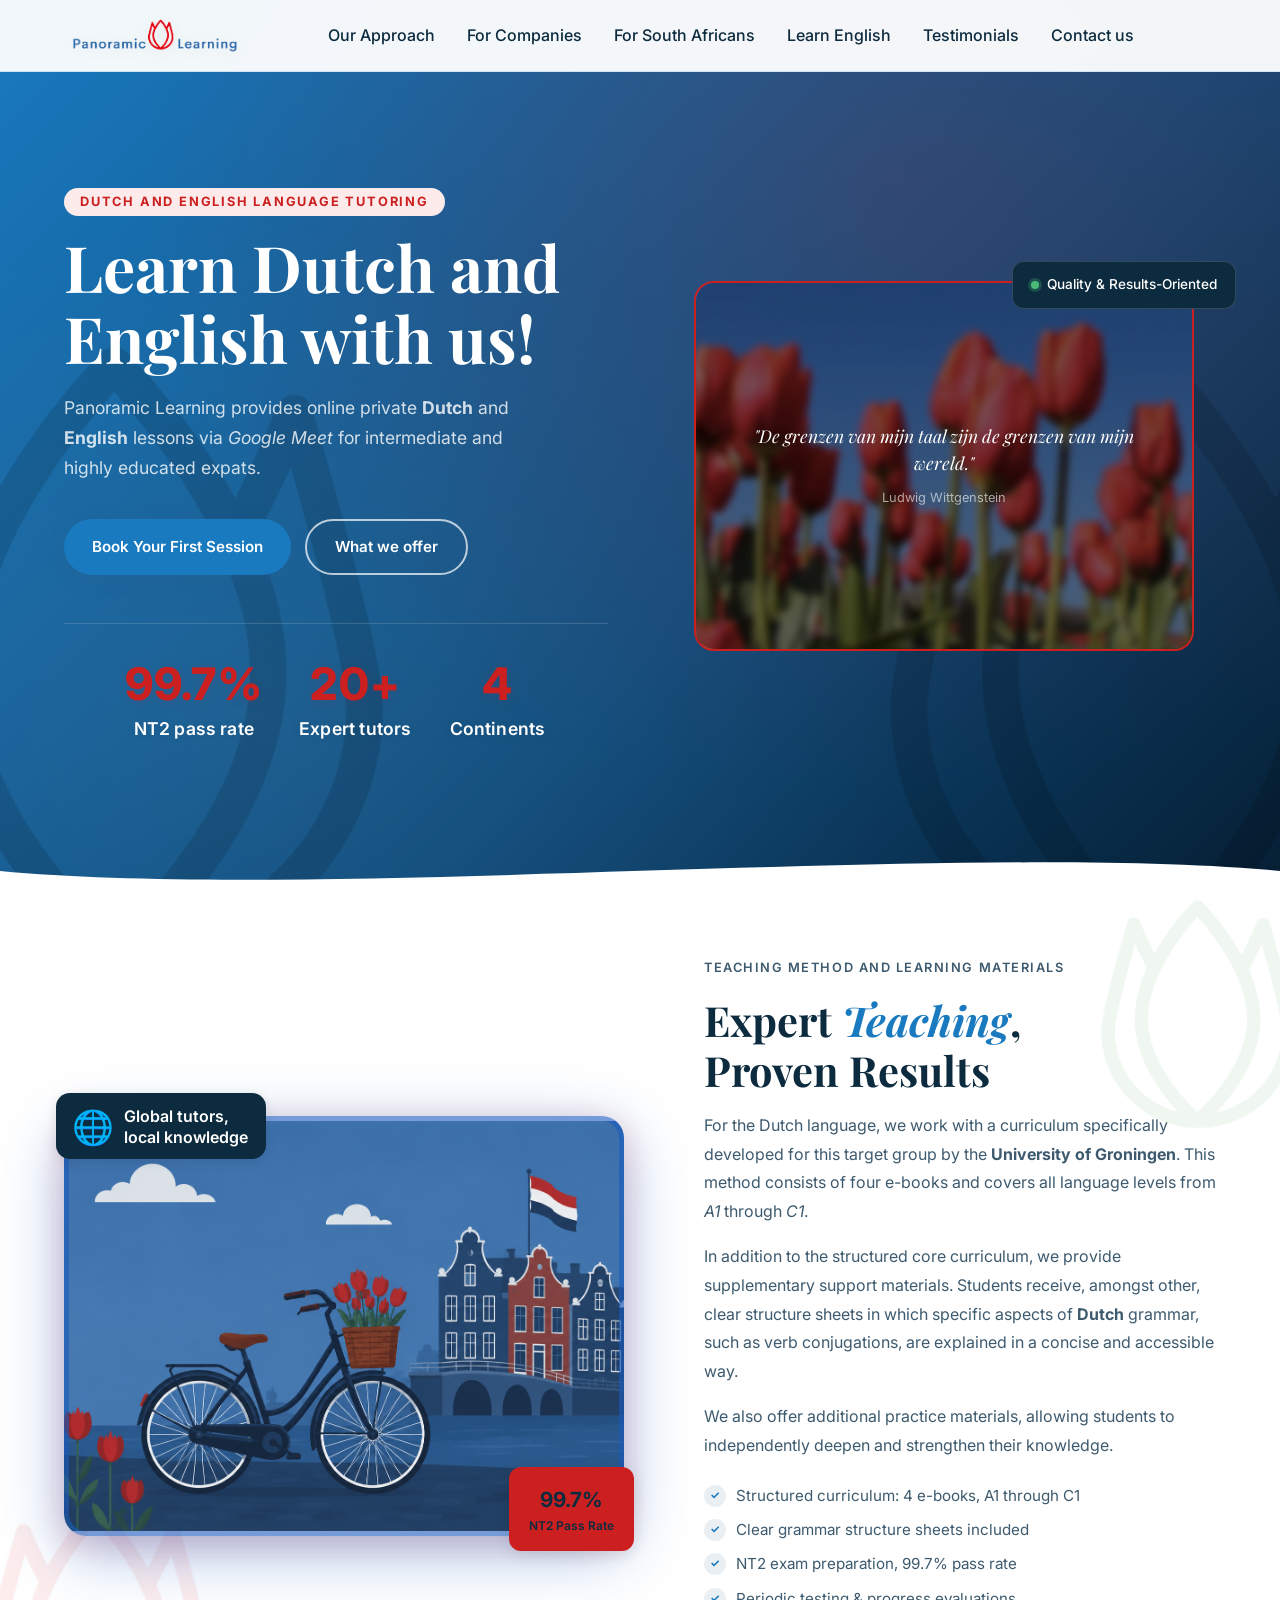
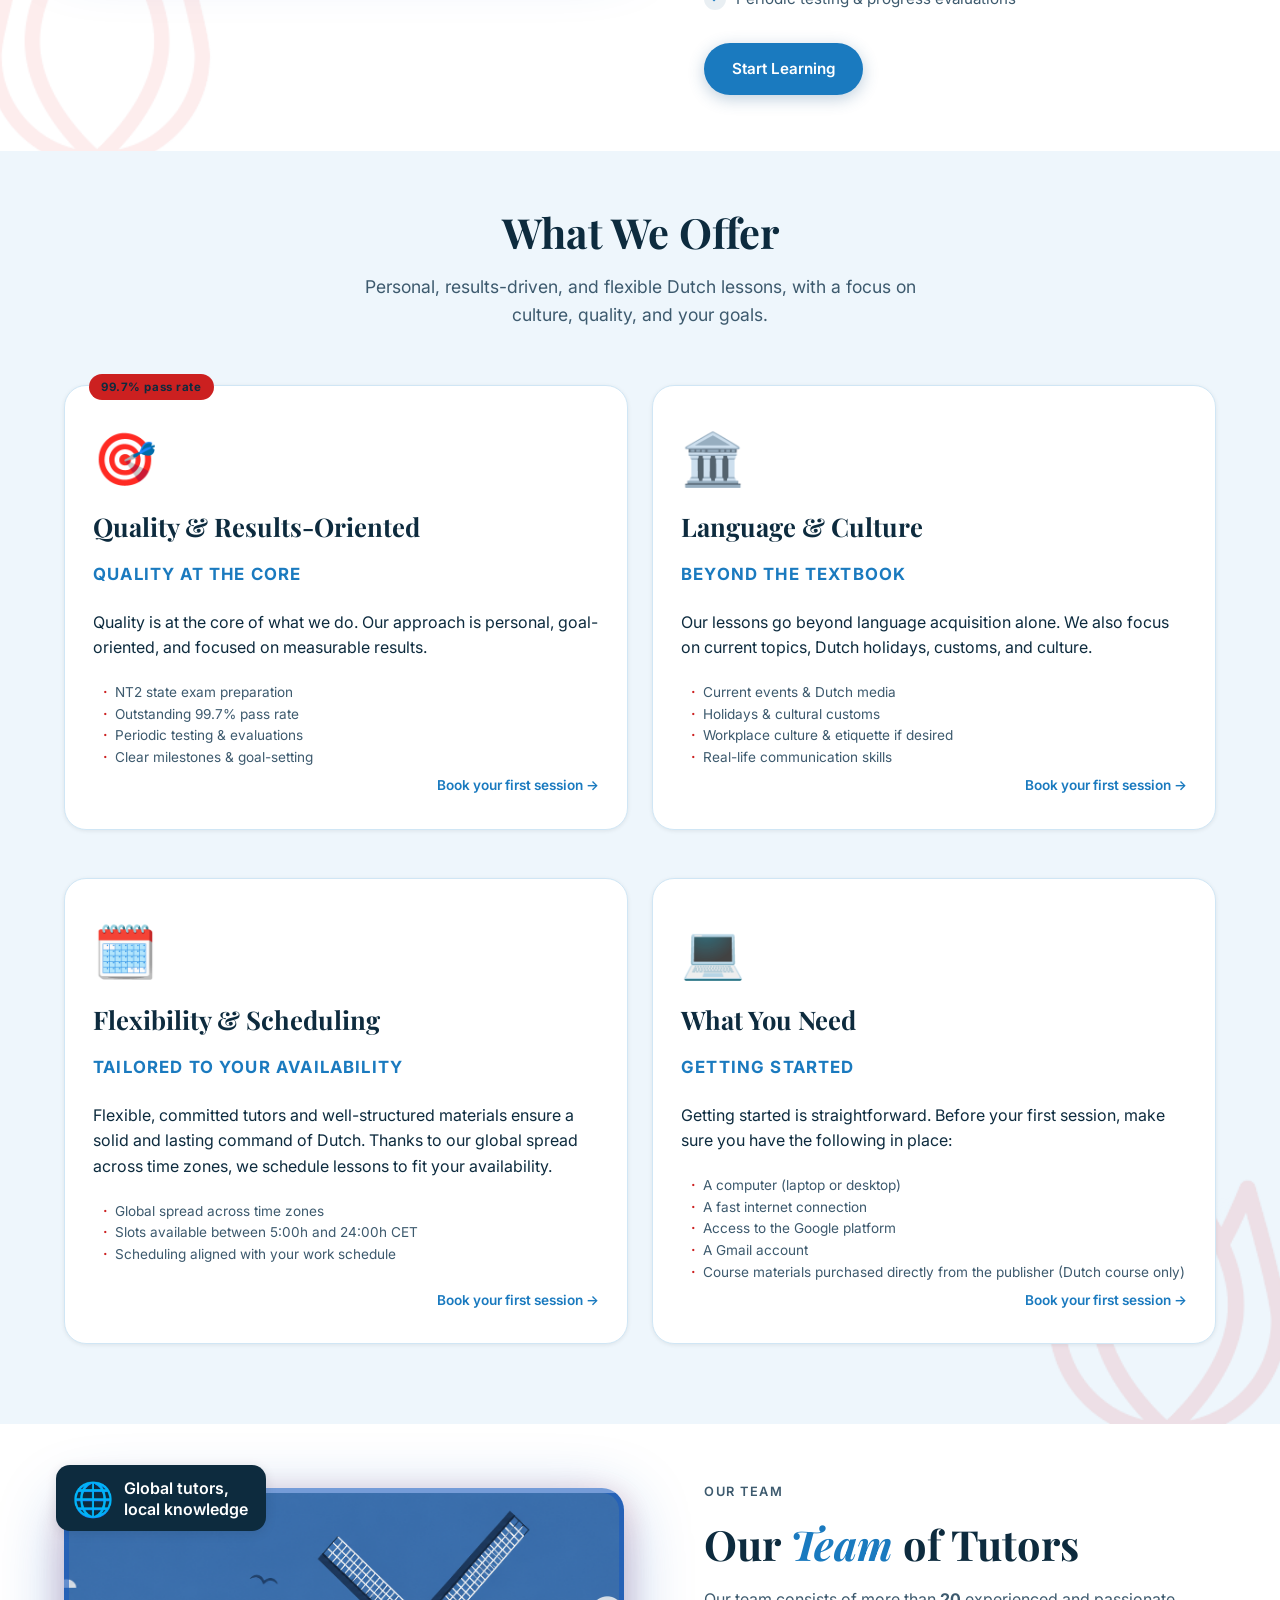
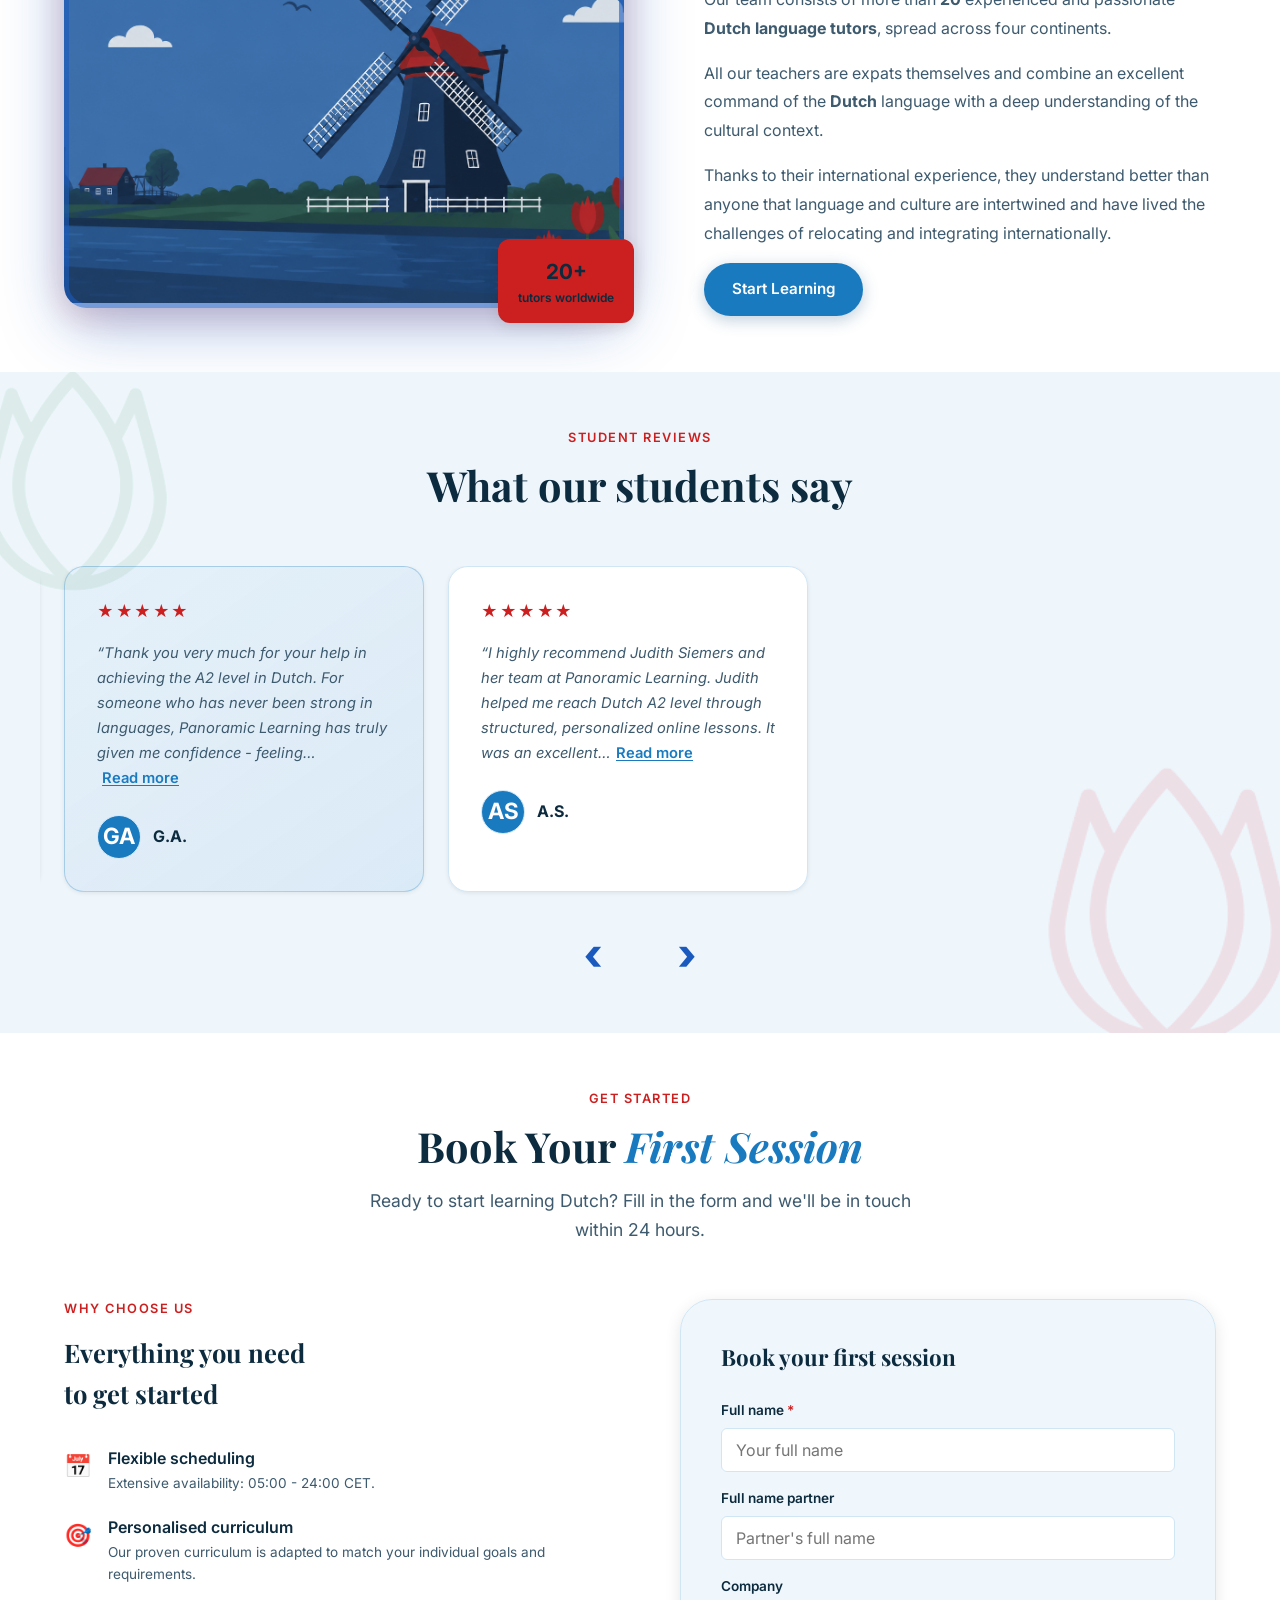
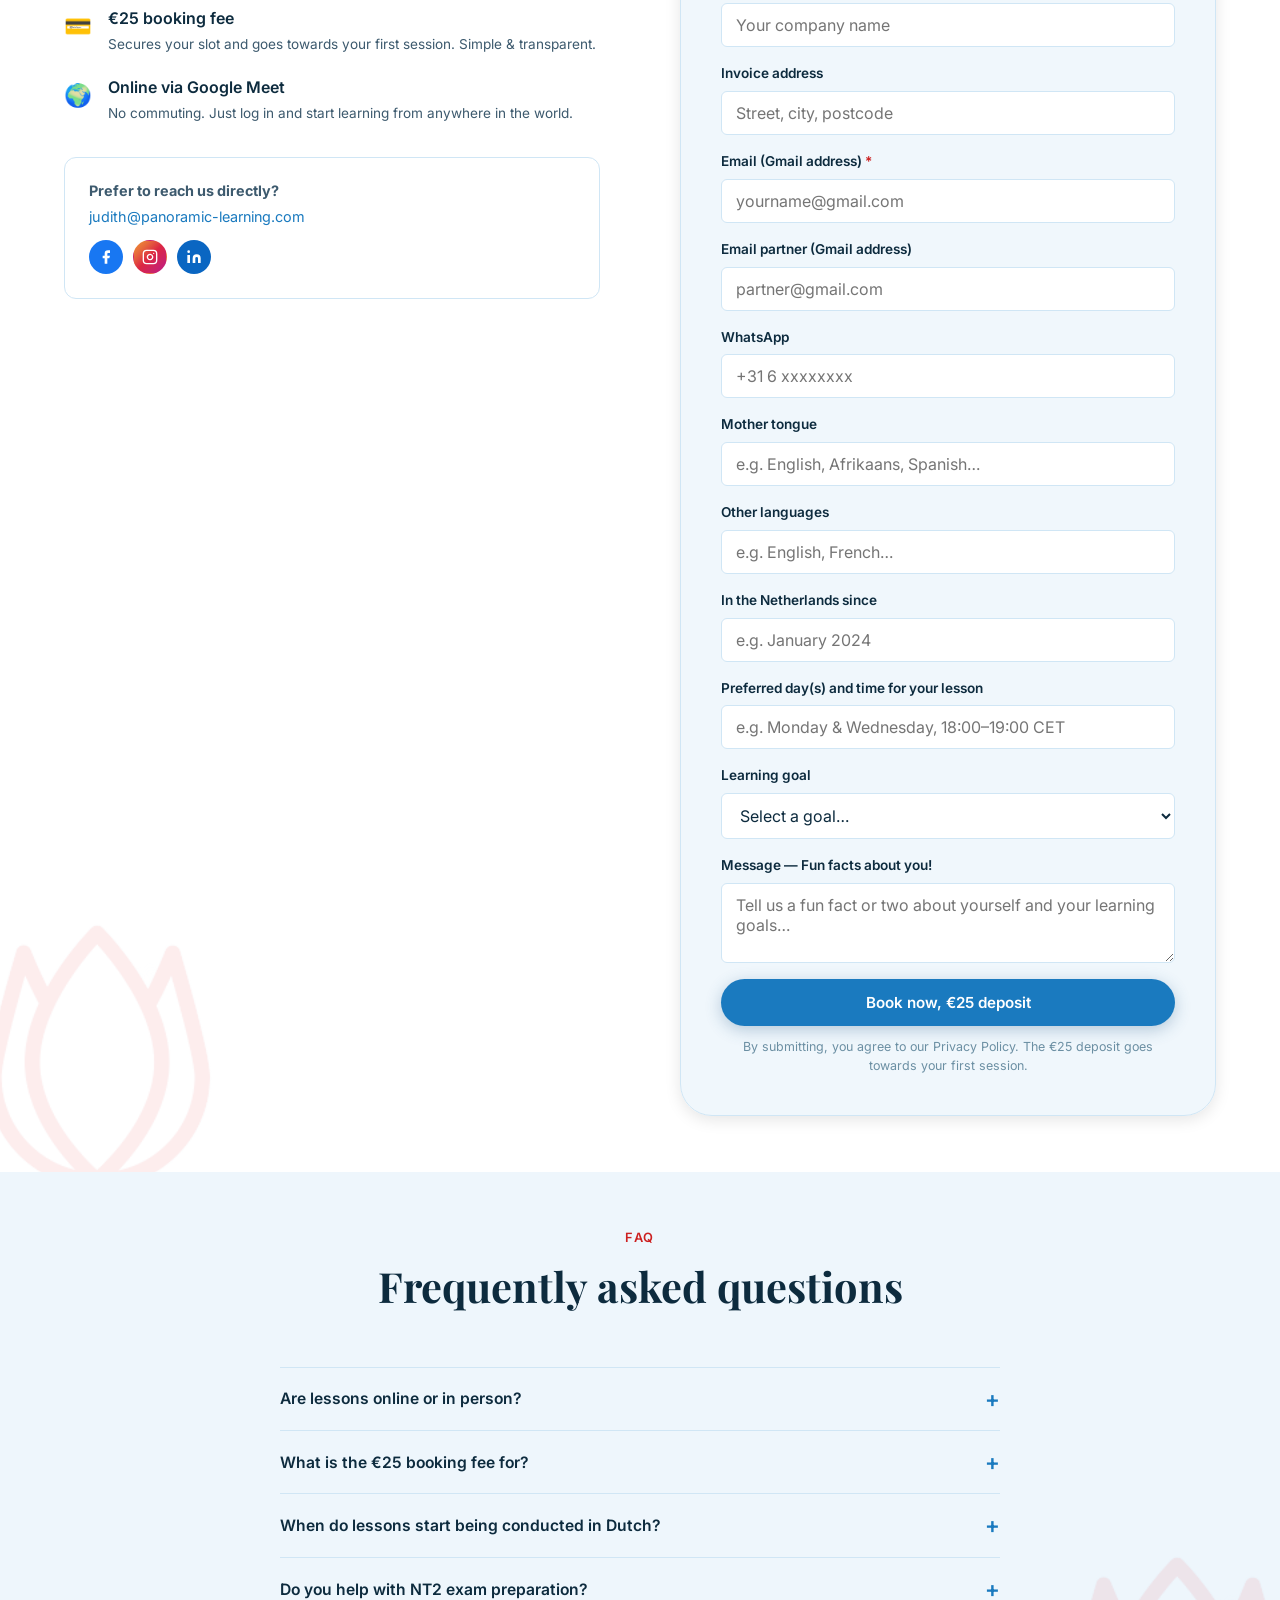
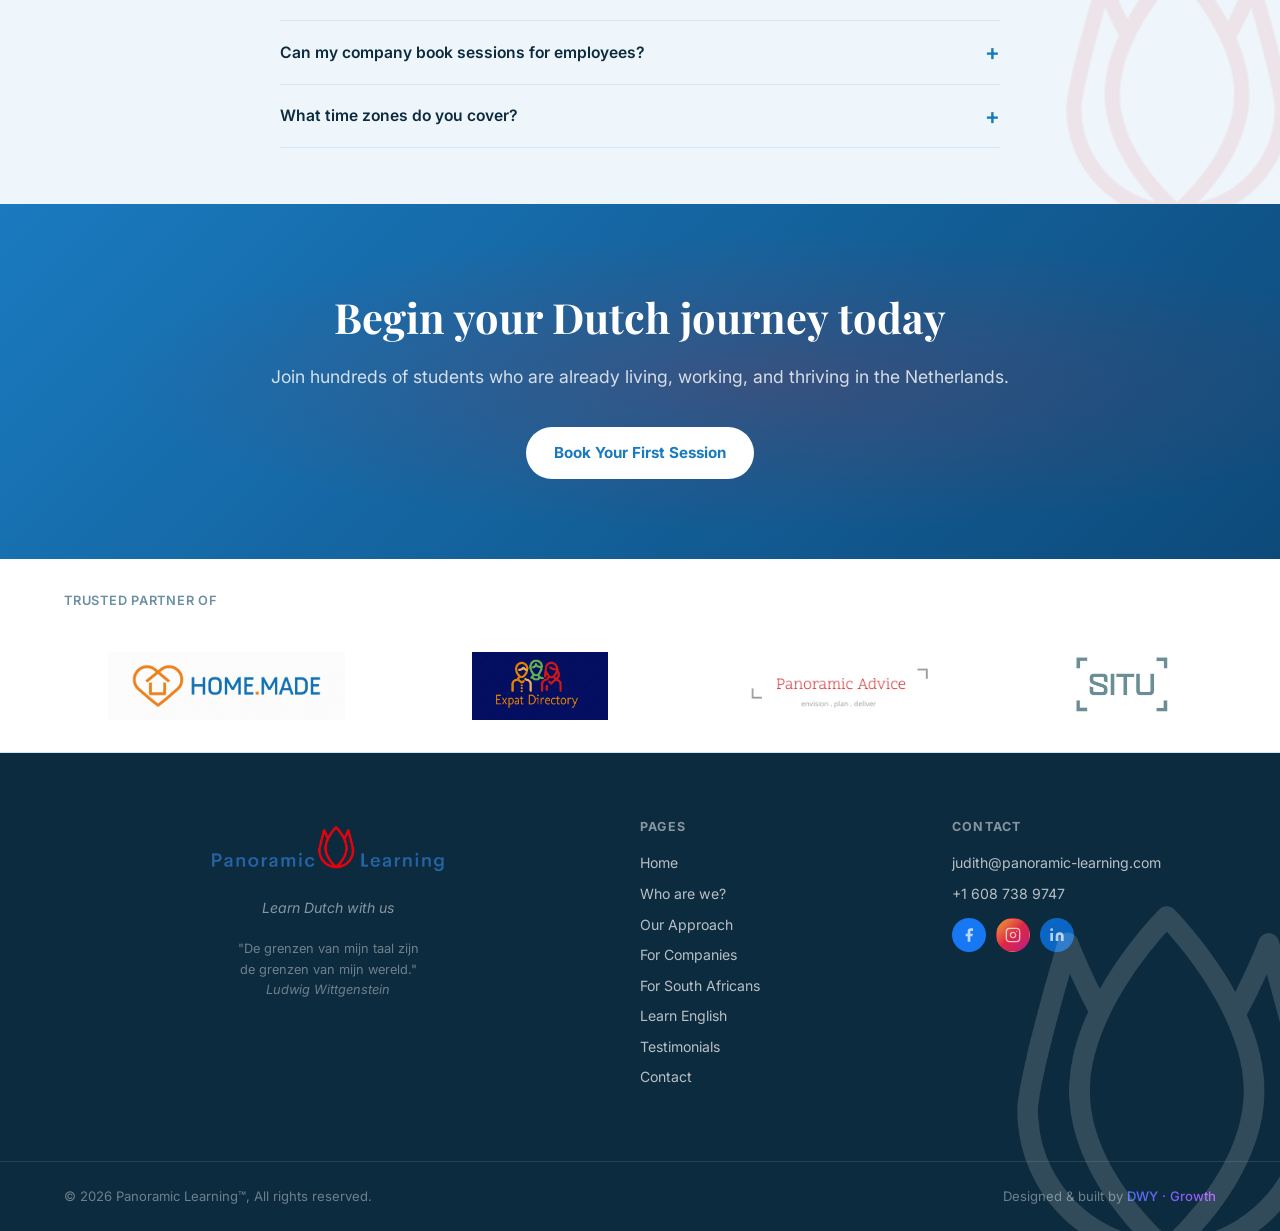
==== commit 4328d147: "Add files via upload" ====
--- a/index.html
+++ b/index.html
@@ -580,7 +580,7 @@
     <div class="footer-bottom">
       <div class="container">
         <p>© 2026 Panoramic Learning™, All rights reserved.</p>
-
+        <p>Designed &amp; built by <a href="https://dwy-growth.github.io/dwy-growth/" target="_blank" rel="noopener" class="footer-agency-link">DWY · Growth</a></p>
       </div>
     </div>
   </footer>
--- a/style.css
+++ b/style.css
@@ -1488,7 +1488,7 @@
 }
 
 .course-card {
-  background: linear-gradient(135deg, #fffafa 0%, #fde5e5 55%, #e4f1fb 100%);
+  background: #fff;
   border: 1px solid var(--clr-border);
   border-radius: var(--radius-lg);
   padding: 32px 28px;
@@ -1503,7 +1503,8 @@
 }
 
 .course-card--featured {
-  border-color: var(--clr-primary);
+  background: linear-gradient(145deg, rgba(26, 122, 191, 0.04), rgba(26, 122, 191, 0.09));
+  border-color: rgba(26, 122, 191, 0.28);
   box-shadow: 0 0 0 2px var(--clr-primary), var(--shadow-md);
 }
 
@@ -1541,10 +1542,10 @@
 }
 
 .course-card {
-  background: linear-gradient(135deg, #fffafa 0%, #fde5e5 55%, #e4f1fb 100%);
-  border: 2.5px solid #1a5abf33;
+  background: #fff;
+  border: 1px solid var(--clr-border);
   border-radius: 22px;
-  box-shadow: 0 8px 32px 0 rgba(26, 90, 191, 0.18), 0 2px 8px 0 rgba(204, 32, 32, 0.08);
+  box-shadow: var(--shadow-sm);
   padding: 32px 28px;
   position: relative;
   transition: all .2s ease;
@@ -1663,11 +1664,16 @@
 .testimonial-card {
   max-width: 360px;
   flex-shrink: 0;
-  background: var(--clr-bg);
+  background: #fff;
   border: 1px solid var(--clr-border);
   border-radius: var(--radius-lg);
   padding: 32px;
   box-shadow: var(--shadow-sm);
+}
+
+.testimonial-card:nth-child(even) {
+  background: linear-gradient(145deg, rgba(26, 122, 191, 0.04), rgba(26, 122, 191, 0.09));
+  border-color: rgba(26, 122, 191, 0.28);
 }
 
 .testimonial-stars {
@@ -2150,6 +2156,19 @@
   color: rgba(255, 255, 255, .8);
 }
 
+.footer-agency-link {
+  background: linear-gradient(90deg, #4F6EF7, #A855F7);
+  -webkit-background-clip: text;
+  background-clip: text;
+  color: transparent;
+  text-decoration: none;
+  font-weight: 500;
+  transition: opacity 0.2s ease;
+}
+.footer-agency-link:hover {
+  opacity: 0.75;
+}
+
 /* ---------- SOCIAL BUTTONS ---------- */
 .social-btns {
   display: flex;
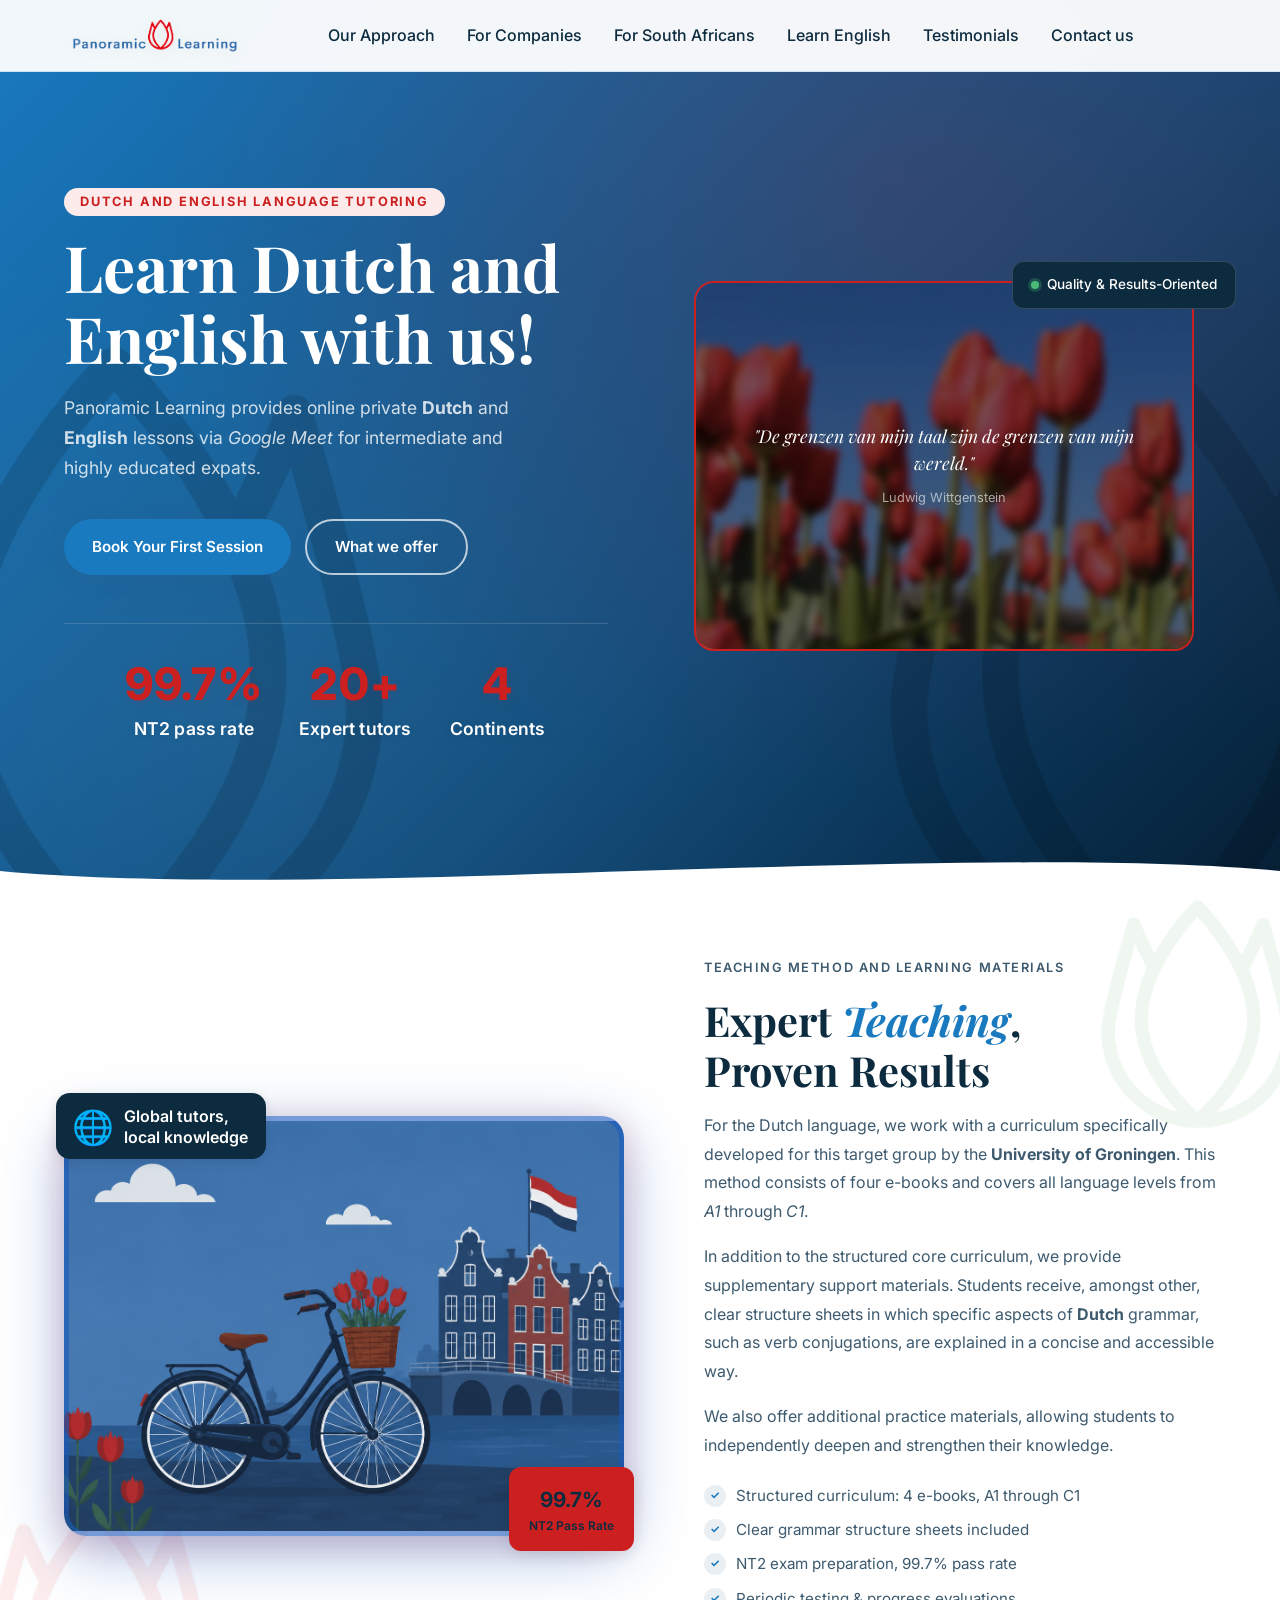
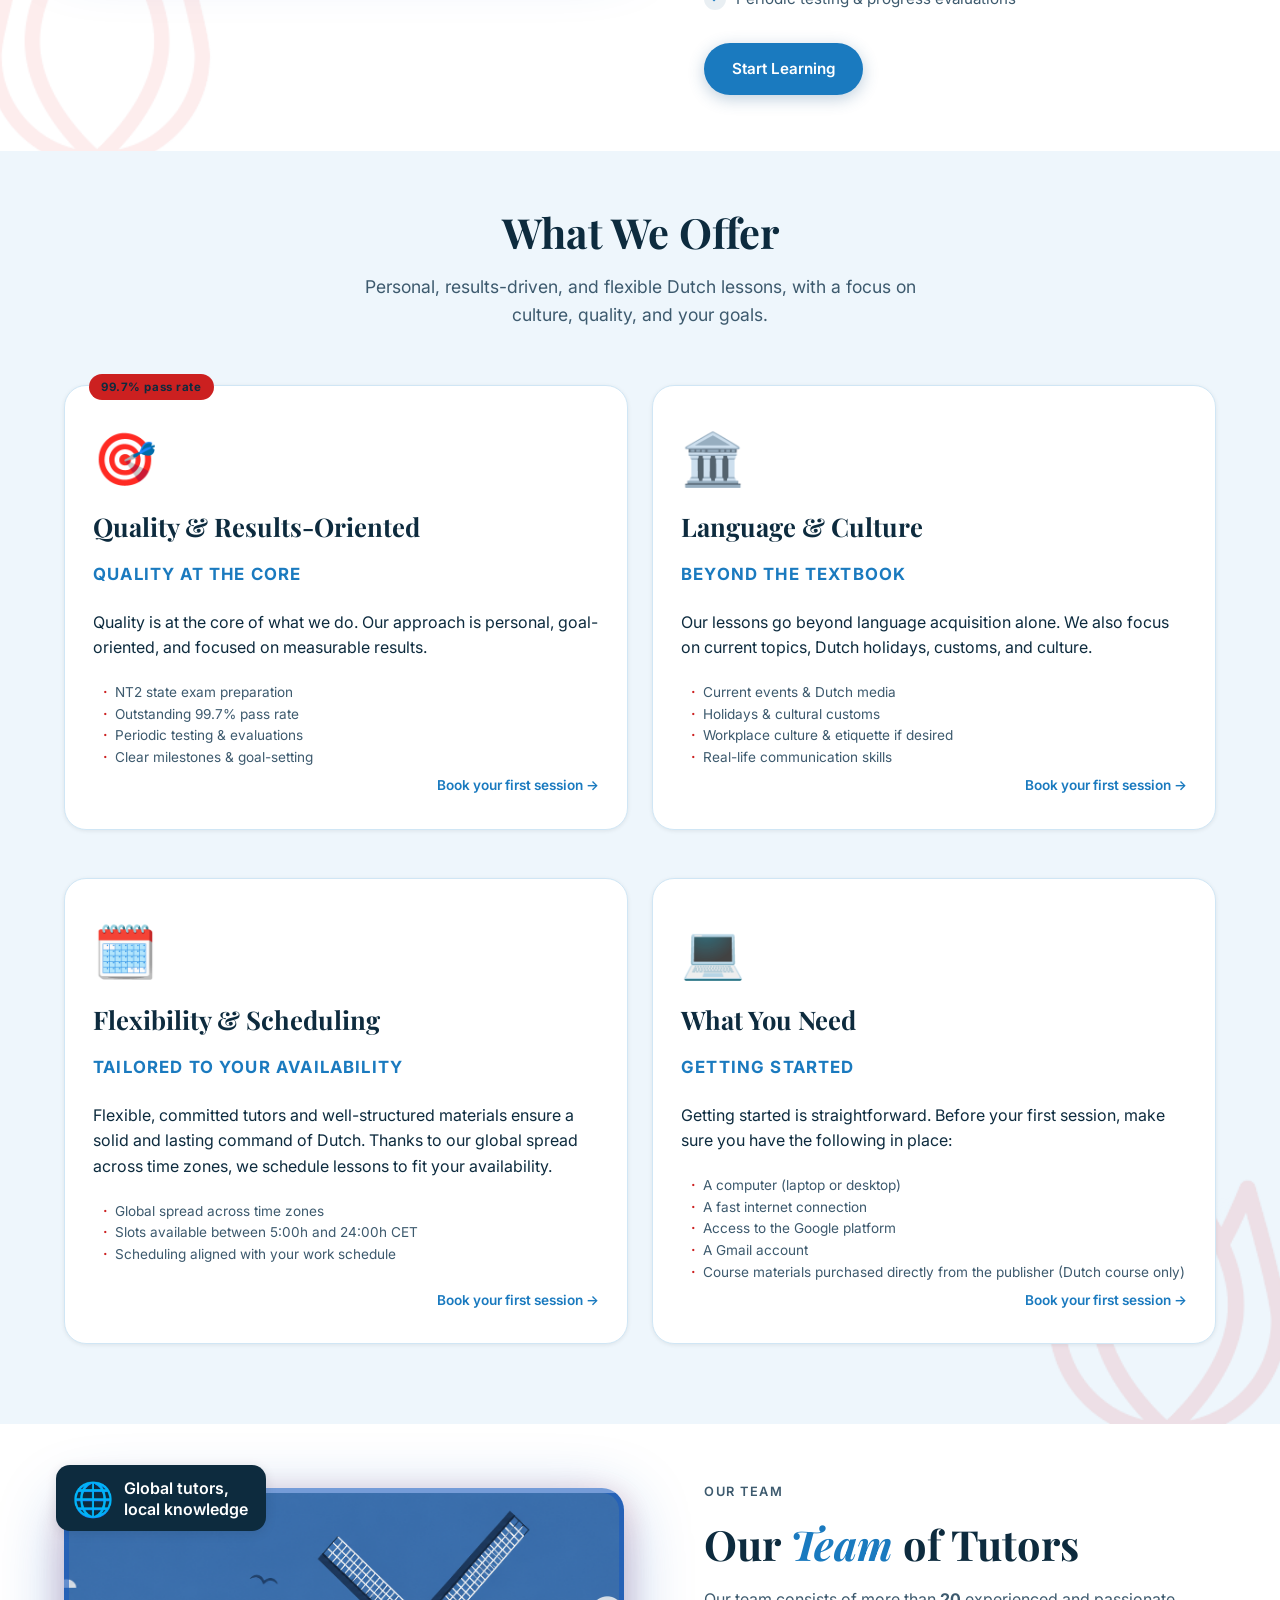
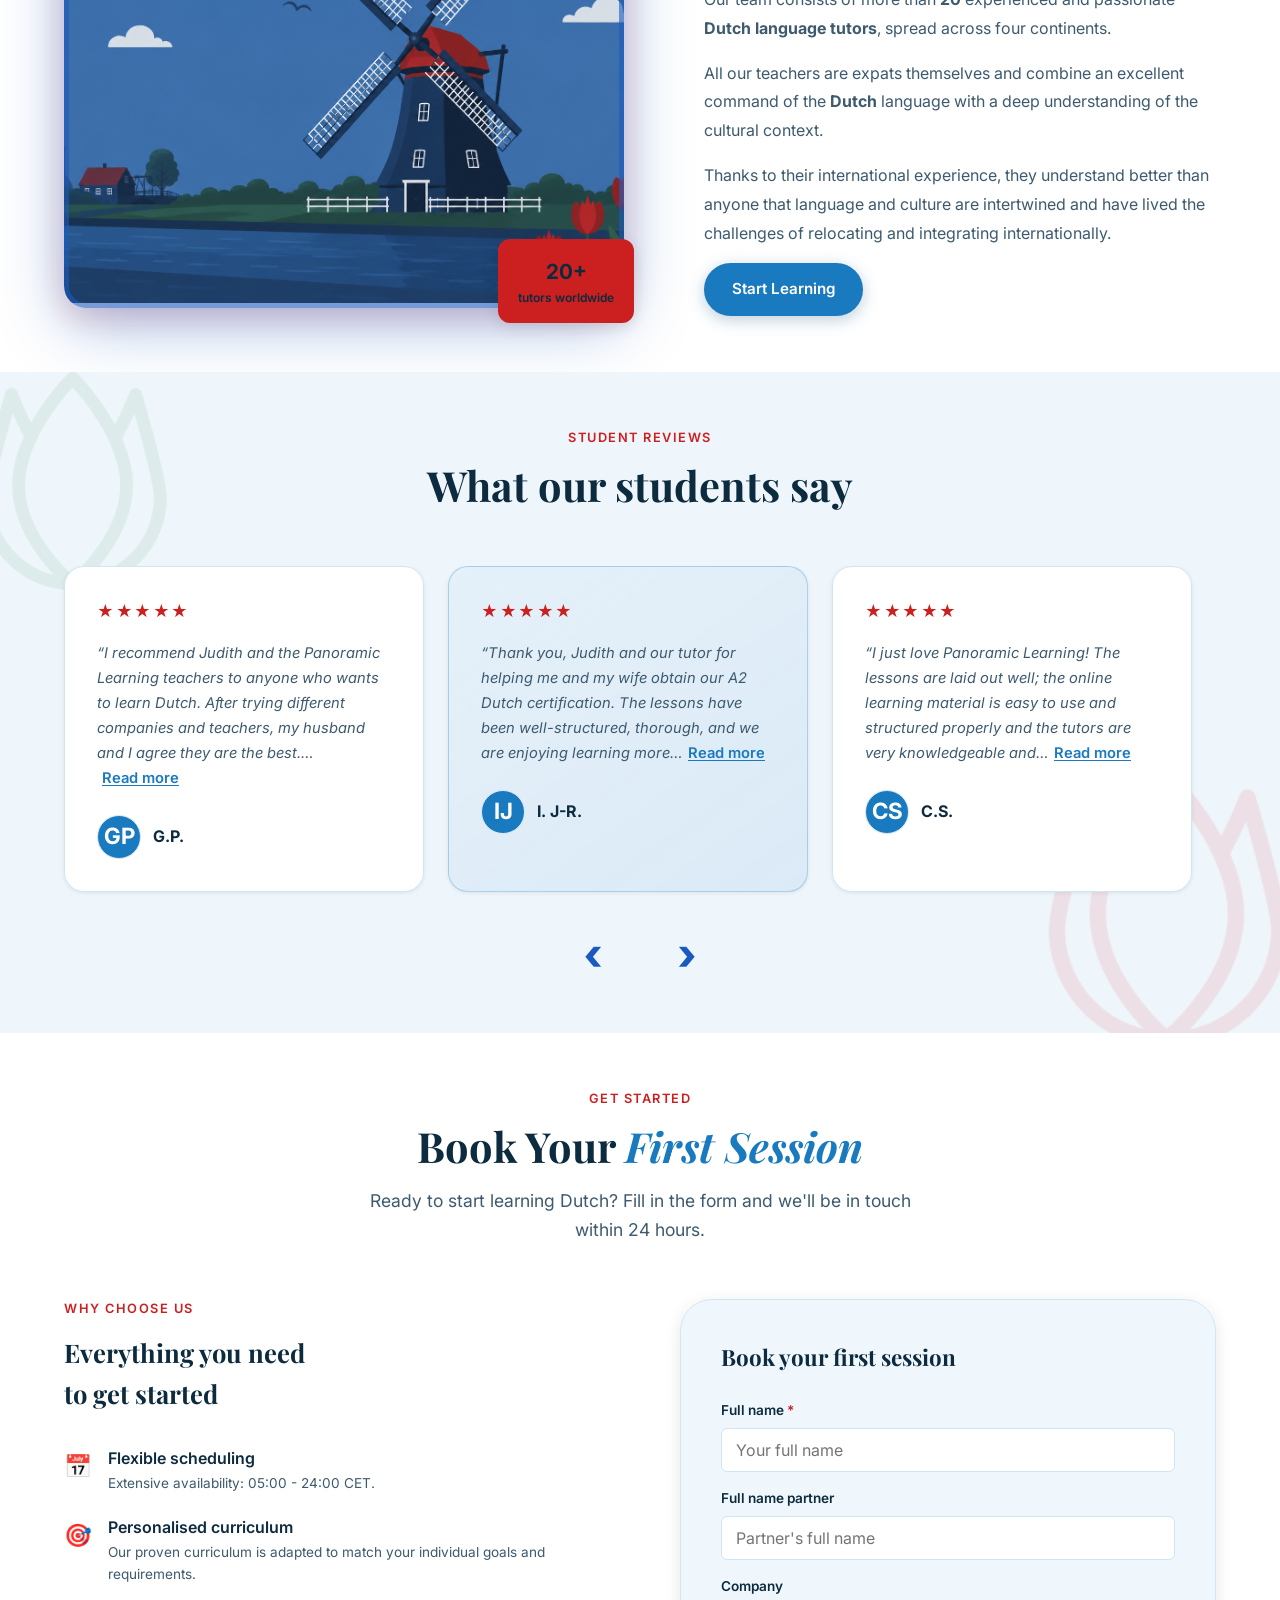
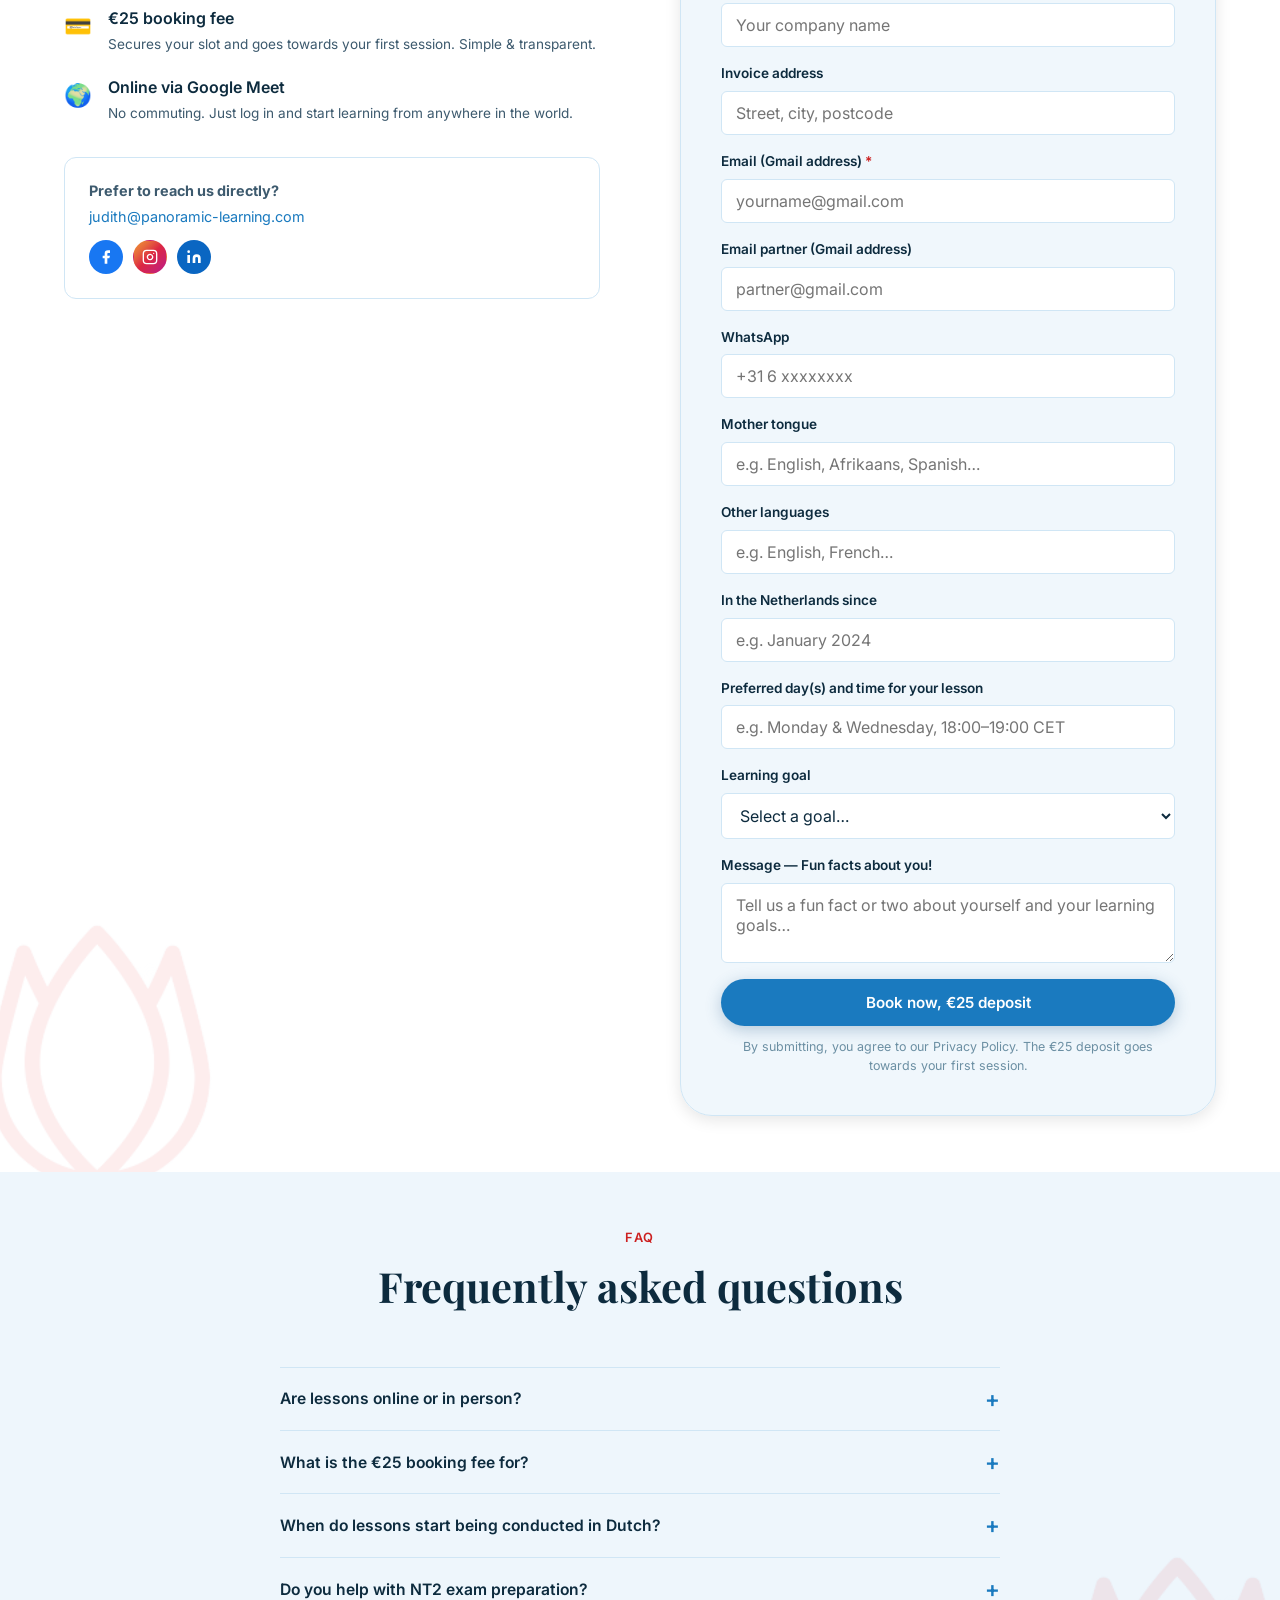
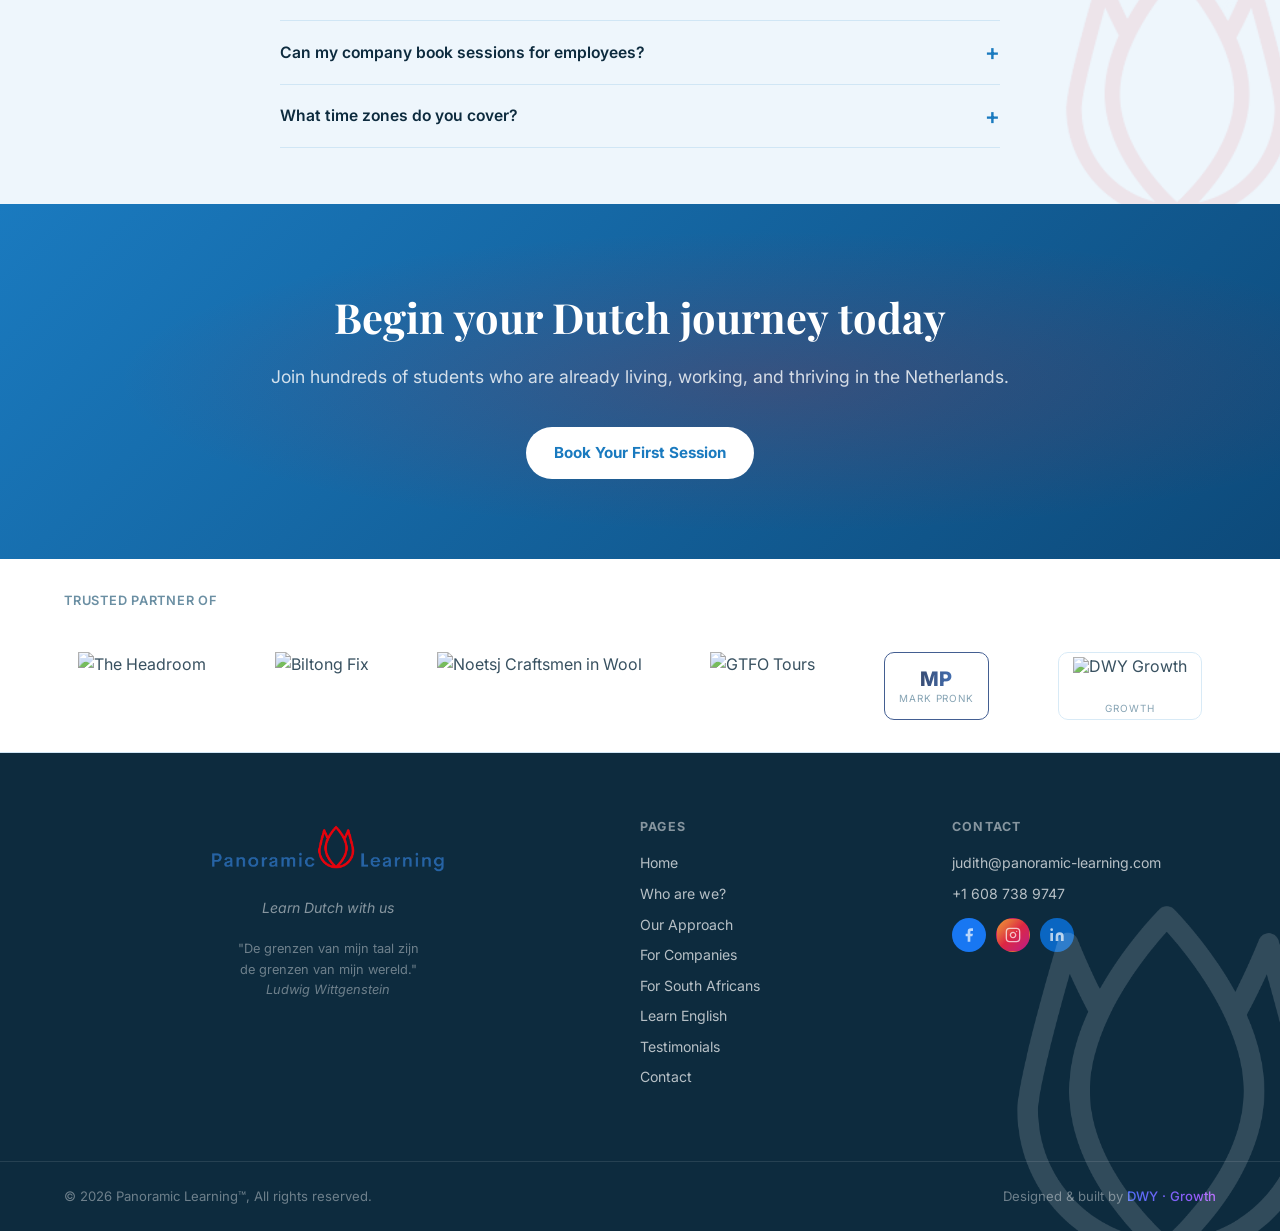
==== commit 38add126: "Add files via upload" ====
--- a/index.html
+++ b/index.html
@@ -529,10 +529,12 @@
     <div class="container">
       <p class="partners-label">Trusted partner of</p>
       <div class="partners-logos">
-        <span class="partner-logo"><img src="images/home-made.jpg" alt="Home.Made logo" style="height:68px;" /></span>
-        <span class="partner-logo"><img src="images/expat-directory.png" alt="Expat Directory logo" style="height:68px;" /></span>
-        <span class="partner-logo"><img src="images/panoramic-advice.png" alt="Panoramic Advice logo" style="height:68px;" /></span>
-        <span class="partner-logo"><img src="images/situ.jpg" alt="Situ logo" style="height:68px;" /></span>
+        <a href="https://theheadroom.nl/" target="_blank" rel="noopener" class="partner-logo"><img src="images/the-headroom.png" alt="The Headroom" style="height:68px;" /></a>
+        <a href="https://biltongfix.com/" target="_blank" rel="noopener" class="partner-logo"><img src="images/biltang.png" alt="Biltong Fix" style="height:68px;" /></a>
+        <a href="https://noetsj.com/nl/" target="_blank" rel="noopener" class="partner-logo"><img src="images/noetsj.png" alt="Noetsj Craftsmen in Wool" style="height:68px;" /></a>
+        <a href="https://gtfotours.com" target="_blank" rel="noopener" class="partner-logo"><img src="images/gtfo.png" alt="GTFO Tours" style="height:68px;" /></a>
+        <a href="https://www.linkedin.com/in/mark-pronk-30429446/" target="_blank" rel="noopener" class="partner-logo"><span class="partner-text-logo partner-text-logo--mp"><strong>MP</strong><small>Mark Pronk</small></span></a>
+        <a href="https://dwy-growth.github.io/dwy-growth/" target="_blank" rel="noopener" class="partner-logo"><span class="partner-text-logo partner-text-logo--dwy"><img src="images/dwy.png" alt="DWY Growth" style="height:44px;" /><small>Growth</small></span></a>
       </div>
     </div>
   </section>
--- a/style.css
+++ b/style.css
@@ -1242,6 +1242,57 @@
 .partner-logo {
   margin-left: auto;
   margin-right: auto;
+}
+a.partner-logo {
+  display: inline-flex;
+  align-items: center;
+  opacity: 0.82;
+  transition: opacity 0.2s ease, transform 0.2s ease;
+  text-decoration: none;
+}
+a.partner-logo:hover {
+  opacity: 1;
+  transform: translateY(-2px);
+}
+.partner-text-logo {
+  display: flex;
+  flex-direction: column;
+  align-items: center;
+  justify-content: center;
+  height: 68px;
+  min-width: 72px;
+  padding: 0 14px;
+  border: 1.5px solid var(--clr-border);
+  border-radius: 10px;
+  line-height: 1.2;
+}
+.partner-text-logo strong {
+  font-size: 1.25rem;
+  font-weight: 800;
+  letter-spacing: 0.01em;
+  color: var(--clr-dark);
+}
+.partner-text-logo small {
+  font-size: 0.62rem;
+  text-transform: uppercase;
+  letter-spacing: 0.1em;
+  color: var(--clr-light);
+  margin-top: 2px;
+}
+.partner-text-logo--dwy strong {
+  background: linear-gradient(90deg, #4F6EF7, #A855F7);
+  -webkit-background-clip: text;
+  background-clip: text;
+  color: transparent;
+}
+.partner-text-logo--mp {
+  border-color: #1A3B7A;
+}
+.partner-text-logo--mp strong {
+  background: linear-gradient(90deg, #0D2555, #1A4FA0);
+  -webkit-background-clip: text;
+  background-clip: text;
+  color: transparent;
 }
 
 @media (max-width: 700px) {
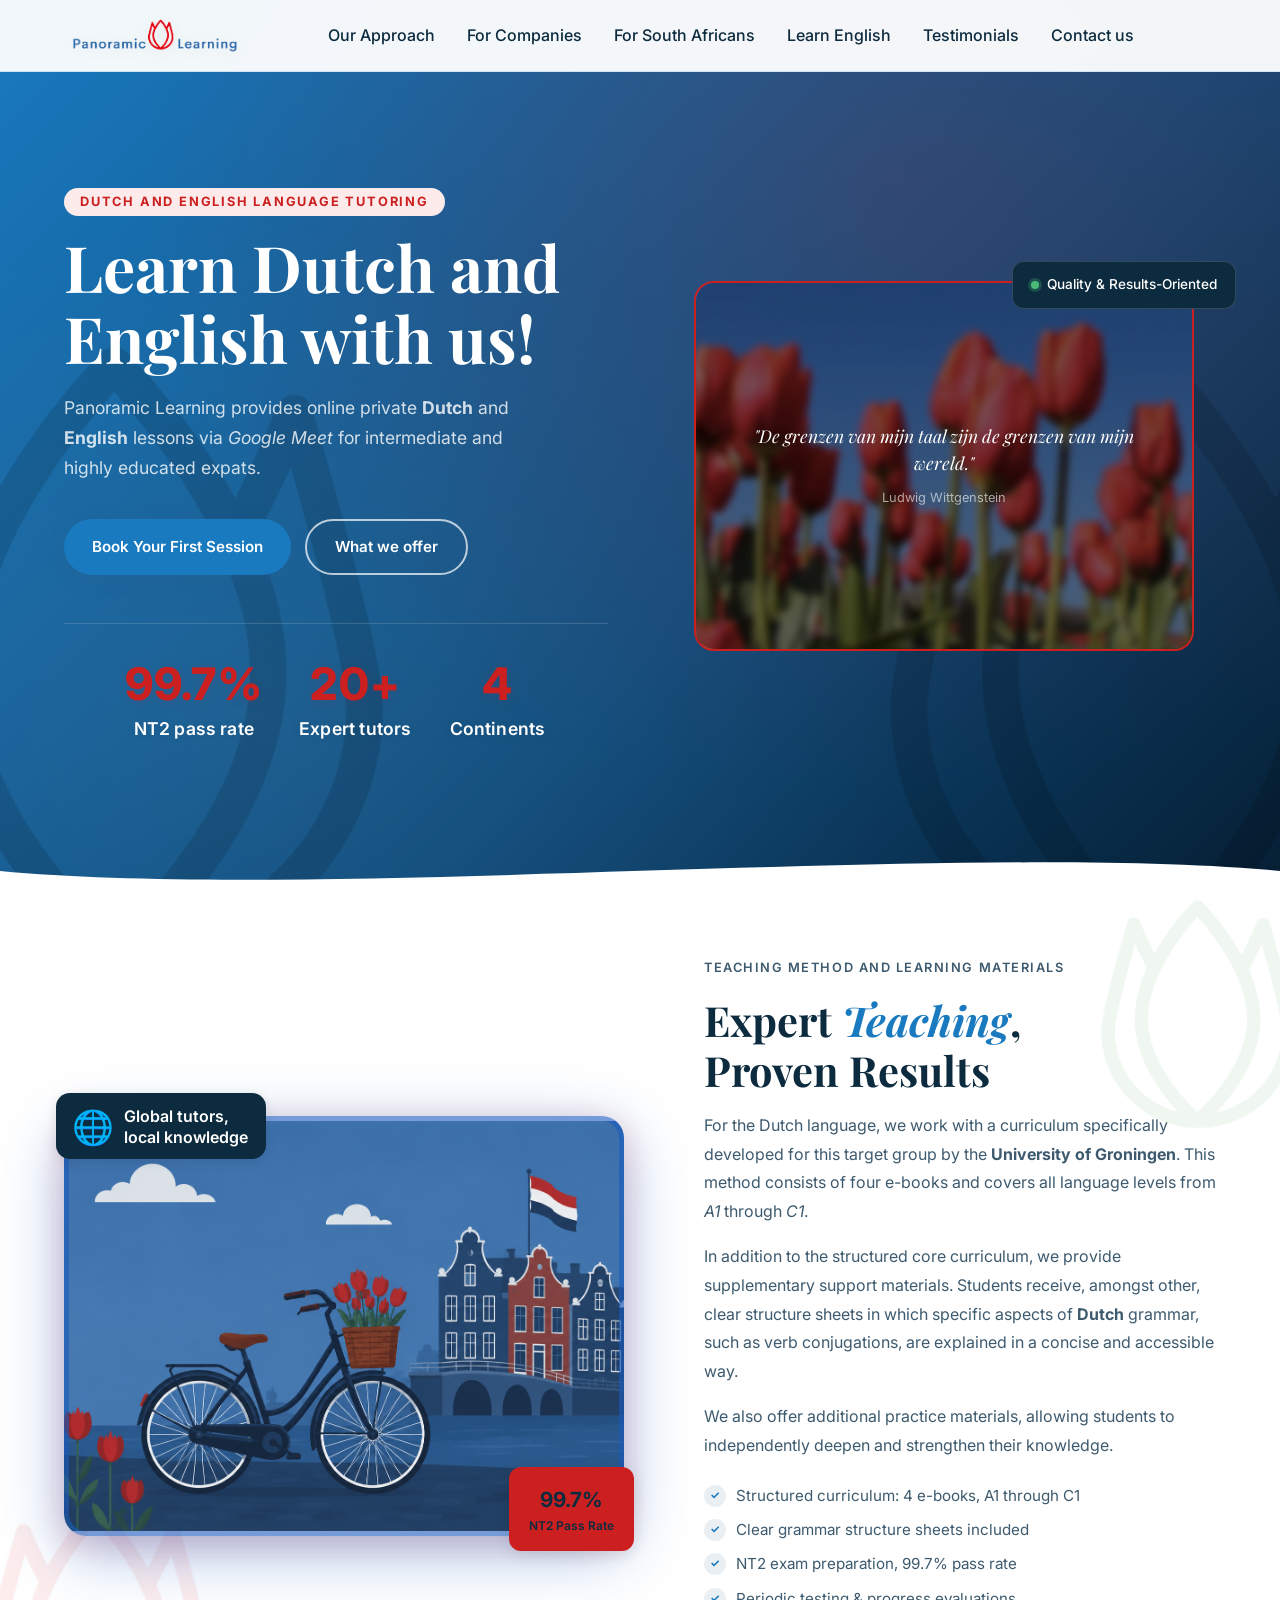
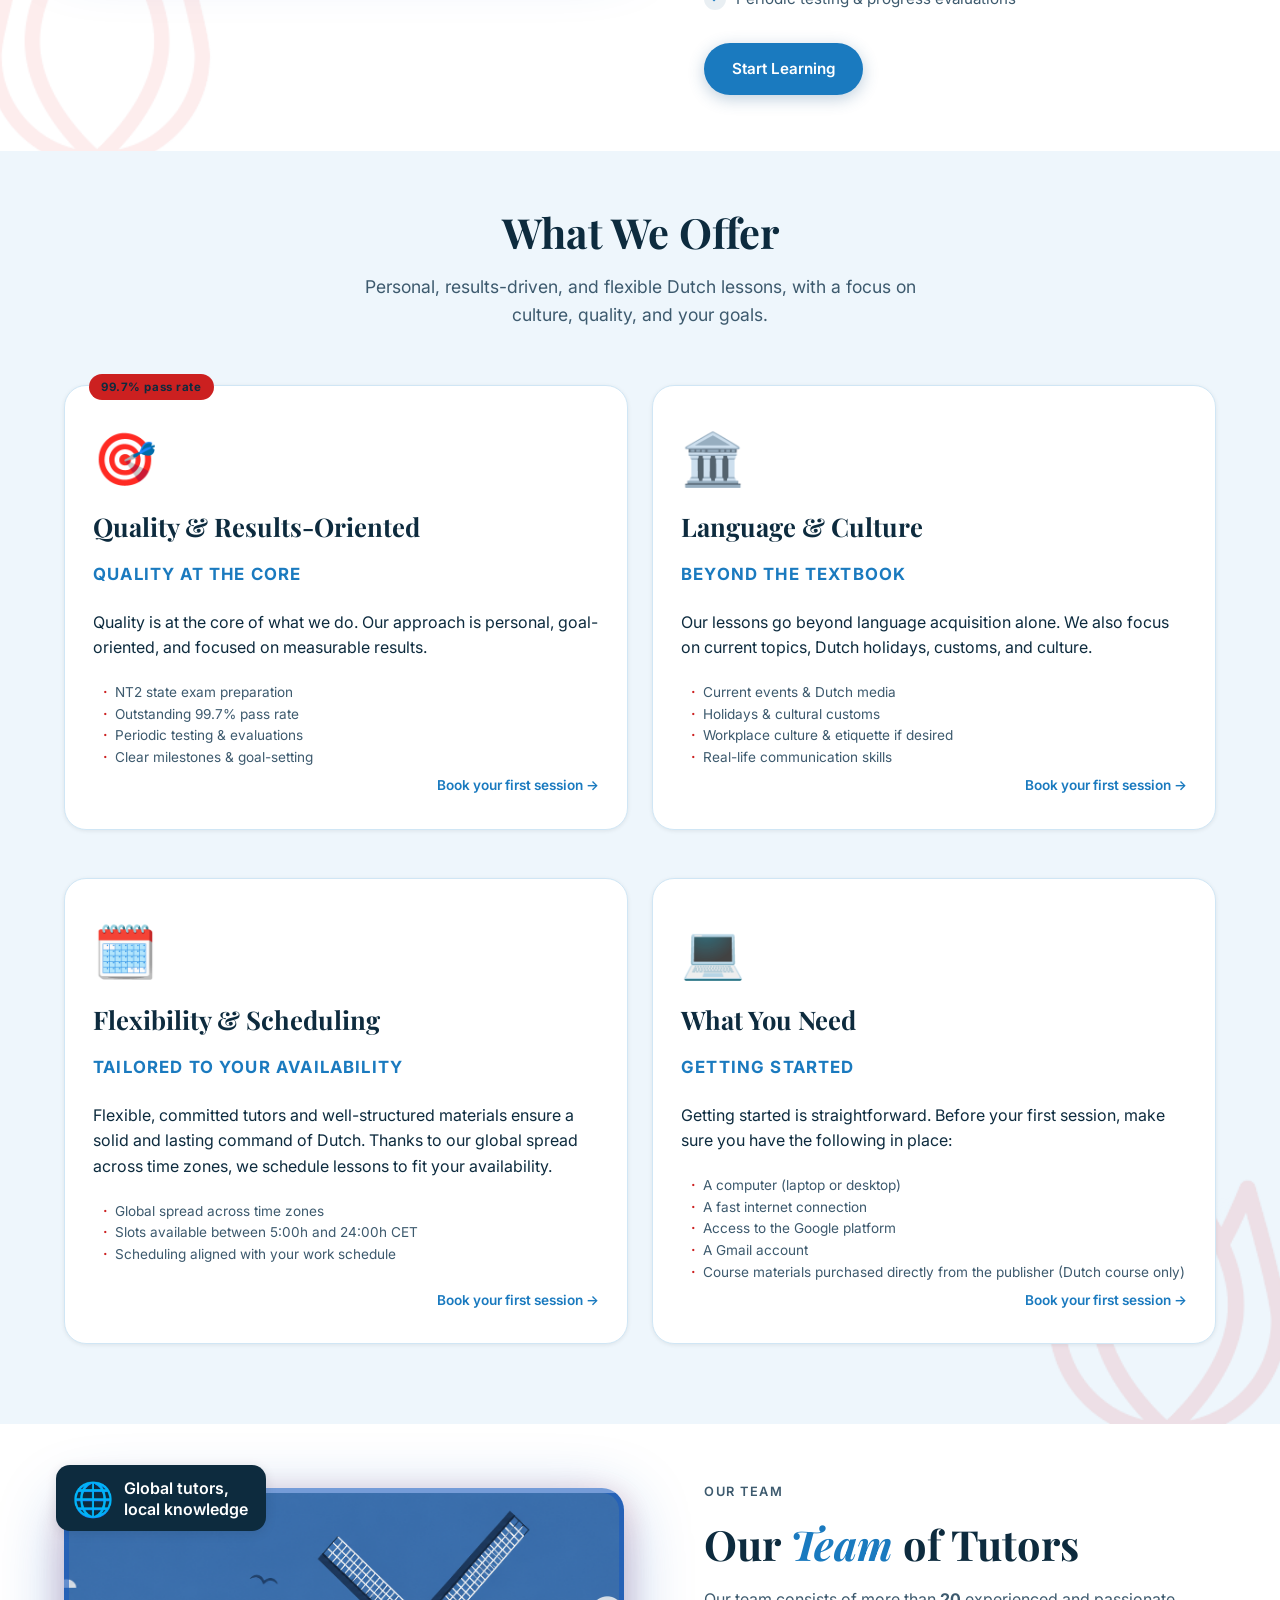
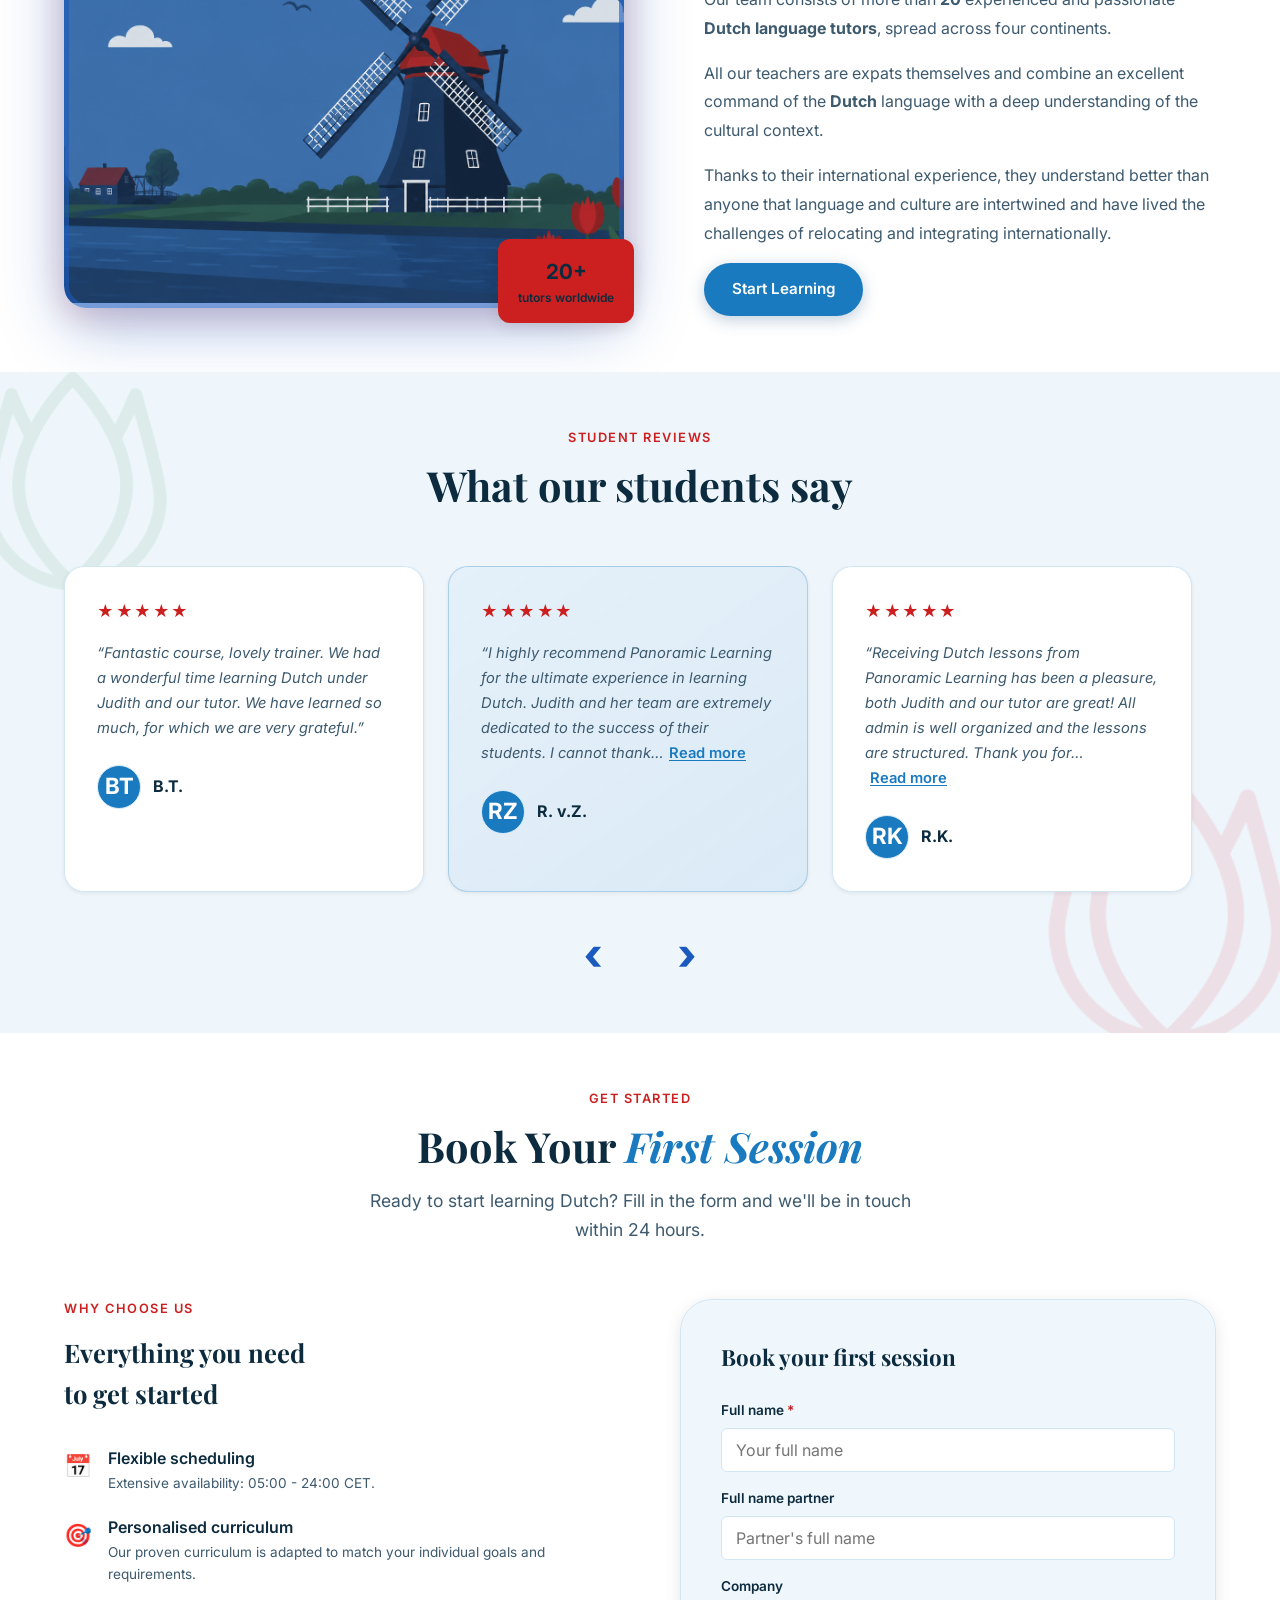
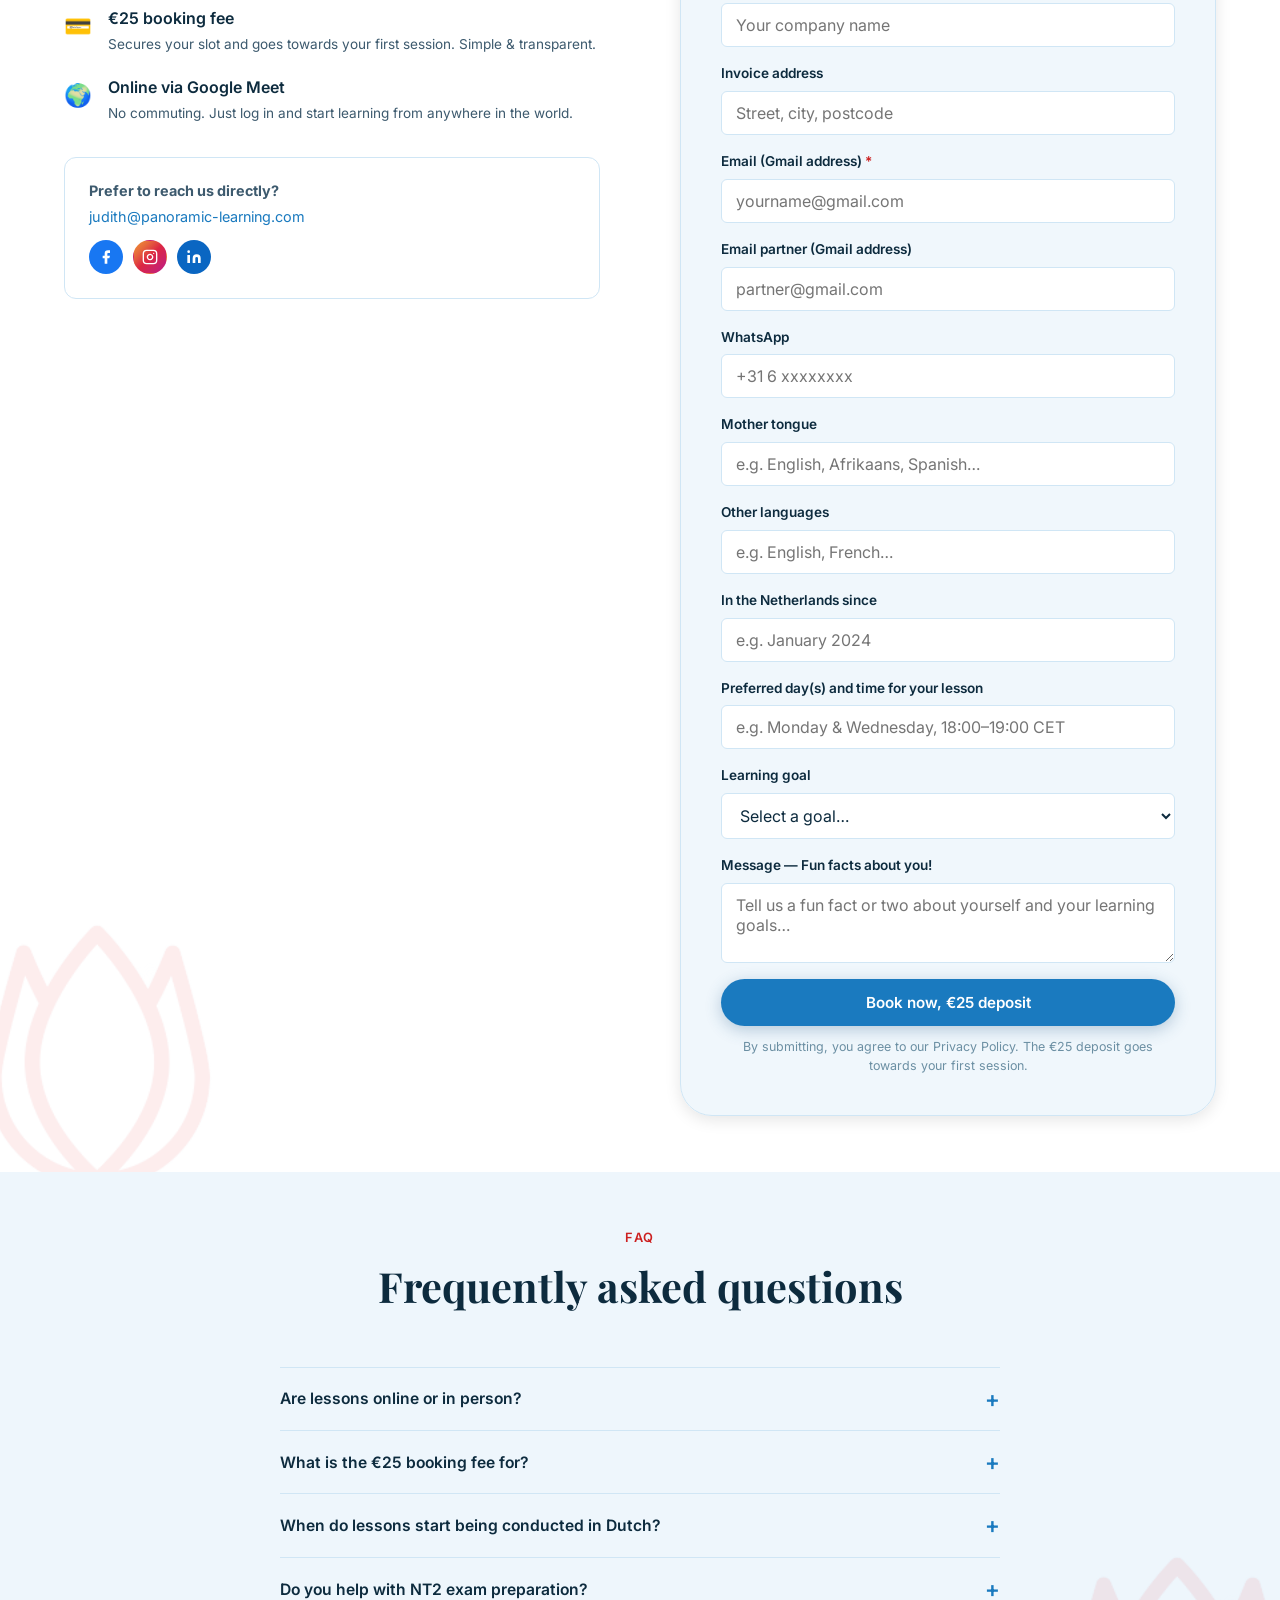
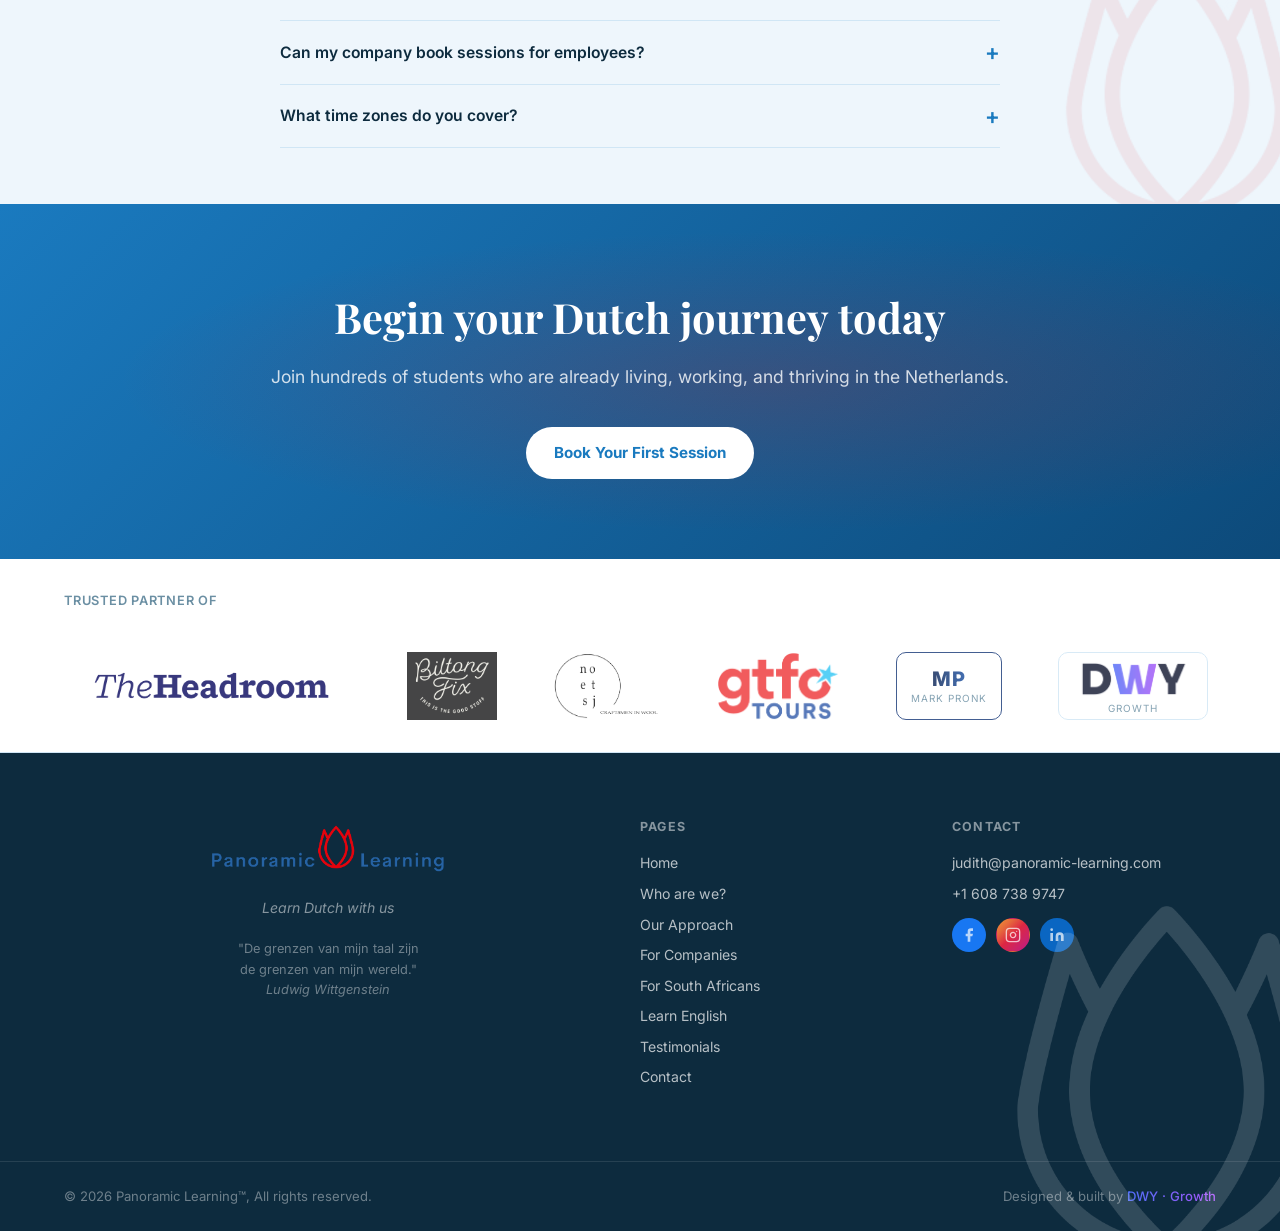
==== commit 4b6c01c2: "Add files via upload" ====
--- a/index.html
+++ b/index.html
@@ -534,7 +534,7 @@
         <a href="https://noetsj.com/nl/" target="_blank" rel="noopener" class="partner-logo"><img src="images/noetsj.png" alt="Noetsj Craftsmen in Wool" style="height:68px;" /></a>
         <a href="https://gtfotours.com" target="_blank" rel="noopener" class="partner-logo"><img src="images/gtfo.png" alt="GTFO Tours" style="height:68px;" /></a>
         <a href="https://www.linkedin.com/in/mark-pronk-30429446/" target="_blank" rel="noopener" class="partner-logo"><span class="partner-text-logo partner-text-logo--mp"><strong>MP</strong><small>Mark Pronk</small></span></a>
-        <a href="https://dwy-growth.github.io/dwy-growth/" target="_blank" rel="noopener" class="partner-logo"><span class="partner-text-logo partner-text-logo--dwy"><img src="images/dwy.png" alt="DWY Growth" style="height:44px;" /><small>Growth</small></span></a>
+        <a href="https://dwygrowth.com" target="_blank" rel="noopener" class="partner-logo"><span class="partner-text-logo partner-text-logo--dwy"><img src="images/dwy.png" alt="DWY Growth" style="height:44px;" /><small>Growth</small></span></a>
       </div>
     </div>
   </section>
@@ -582,7 +582,7 @@
     <div class="footer-bottom">
       <div class="container">
         <p>© 2026 Panoramic Learning™, All rights reserved.</p>
-        <p>Designed &amp; built by <a href="https://dwy-growth.github.io/dwy-growth/" target="_blank" rel="noopener" class="footer-agency-link">DWY · Growth</a></p>
+        <p>Designed &amp; built by <a href="https://dwygrowth.com" target="_blank" rel="noopener" class="footer-agency-link">DWY · Growth</a></p>
       </div>
     </div>
   </footer>
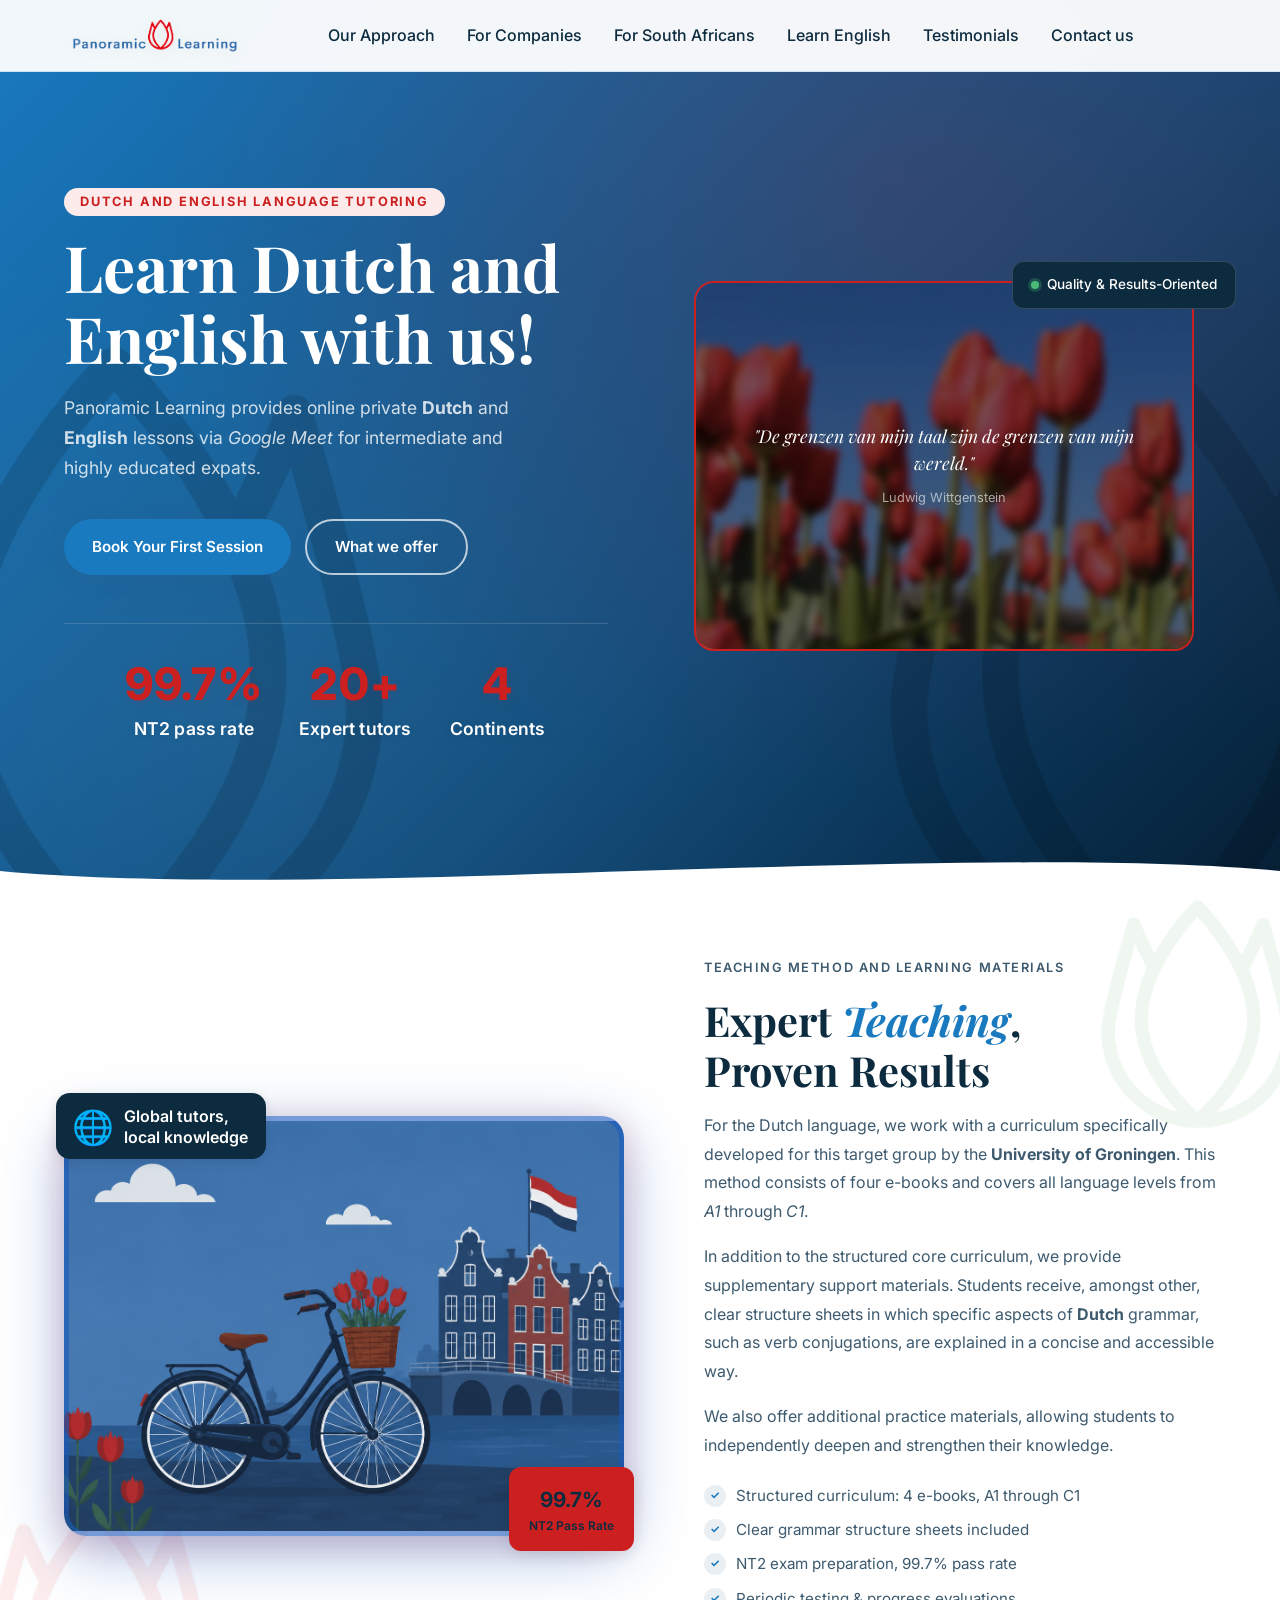
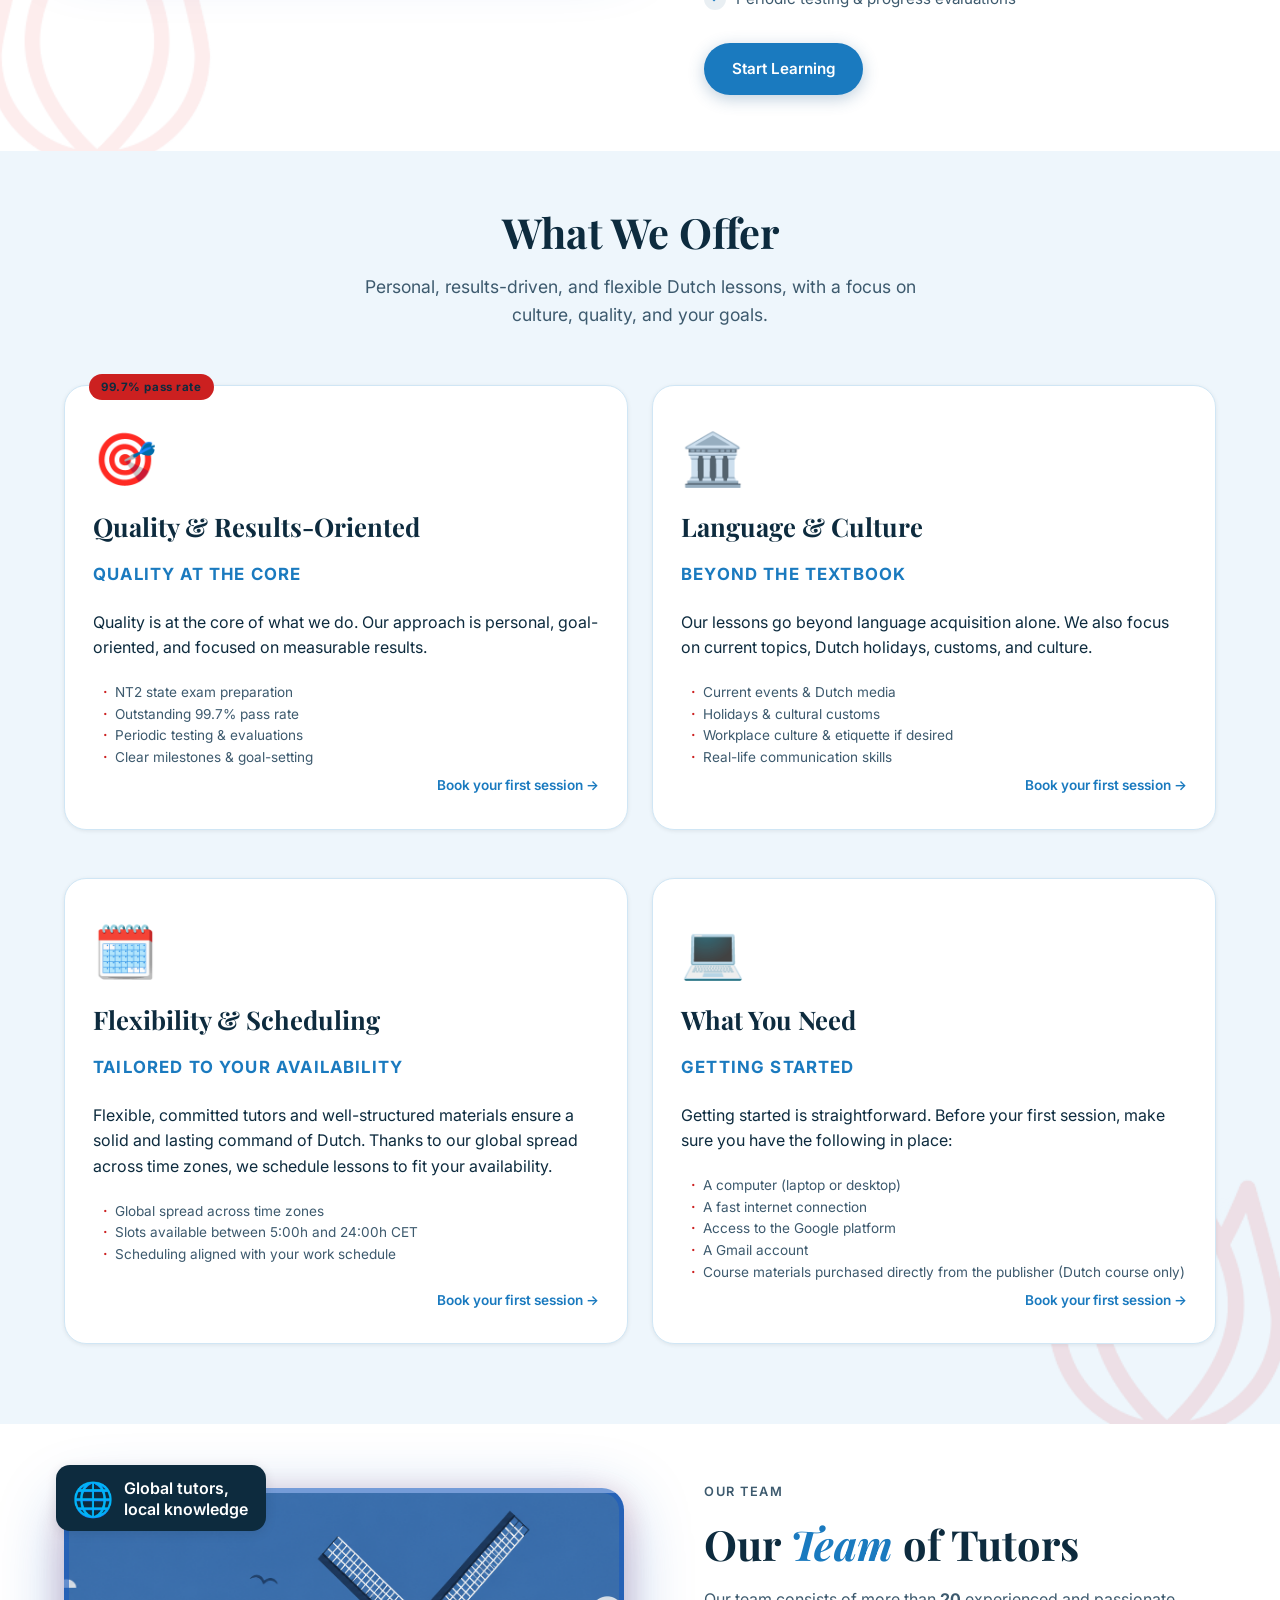
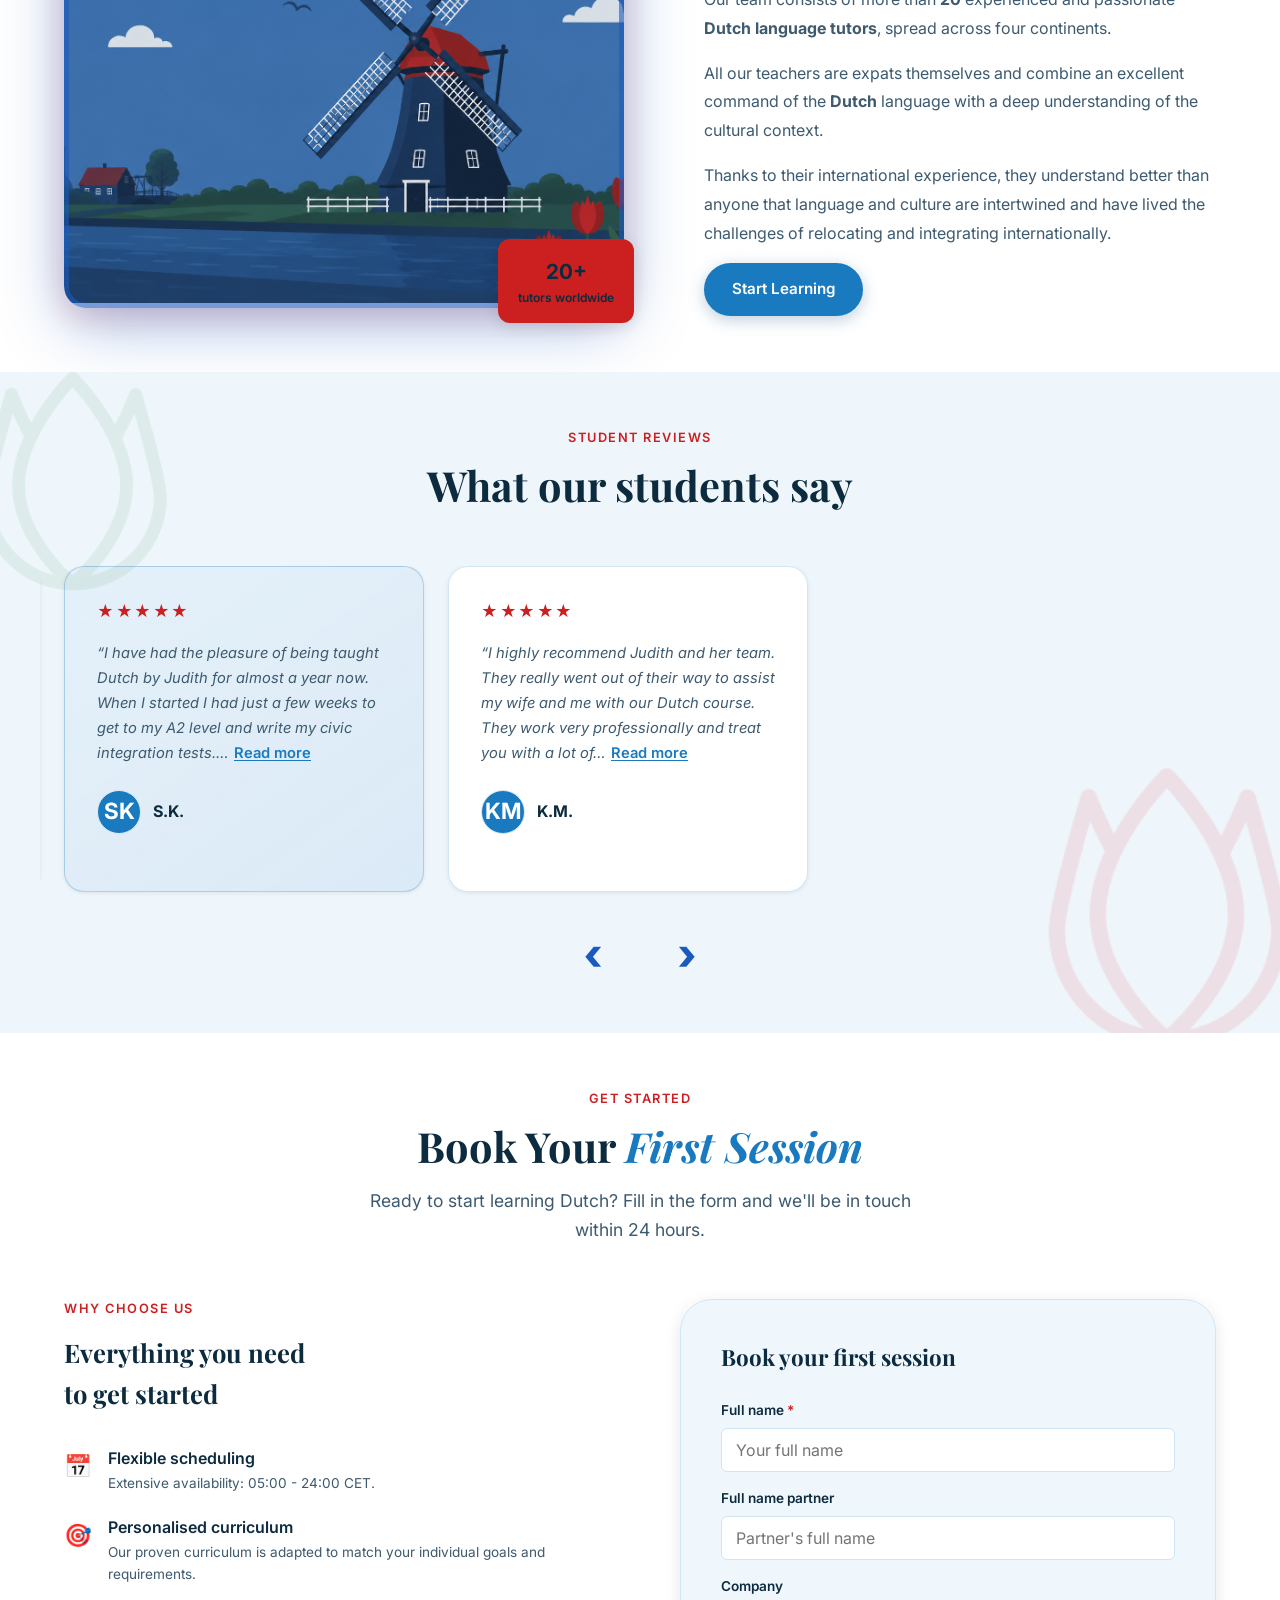
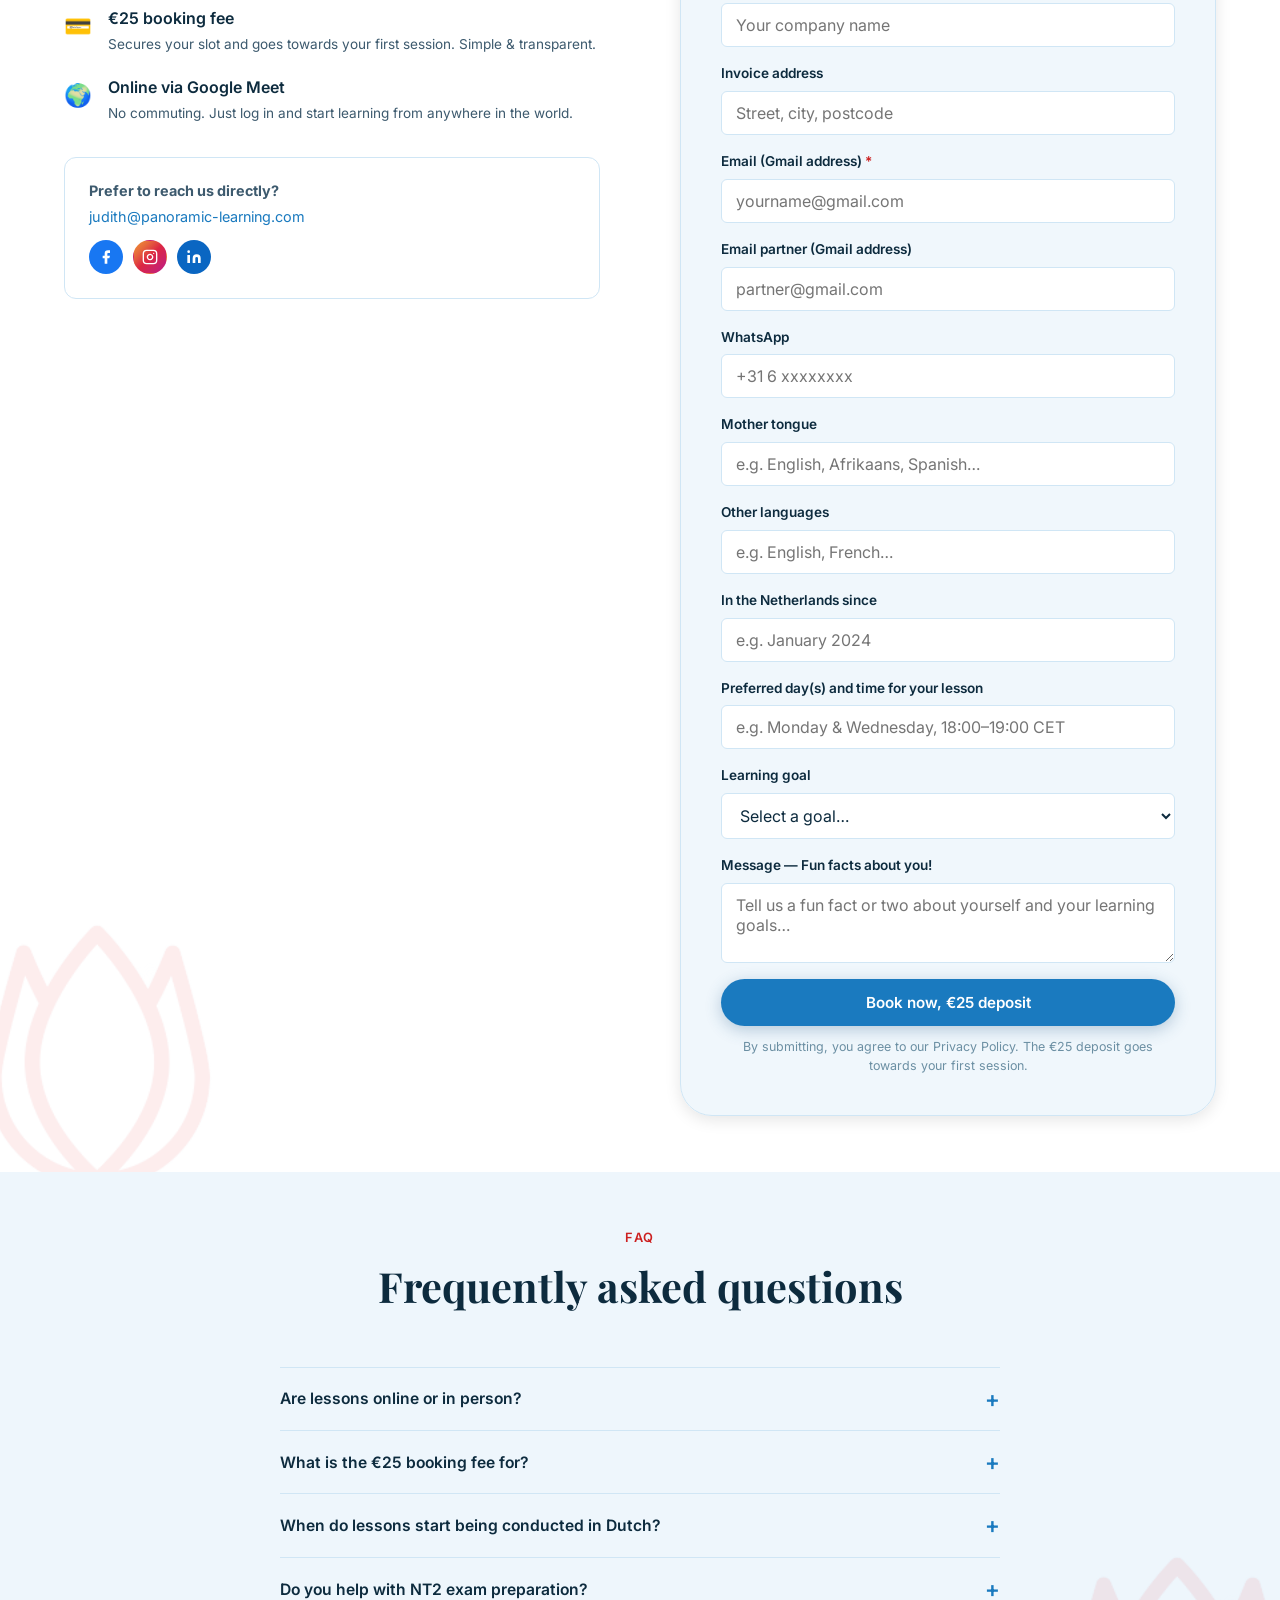
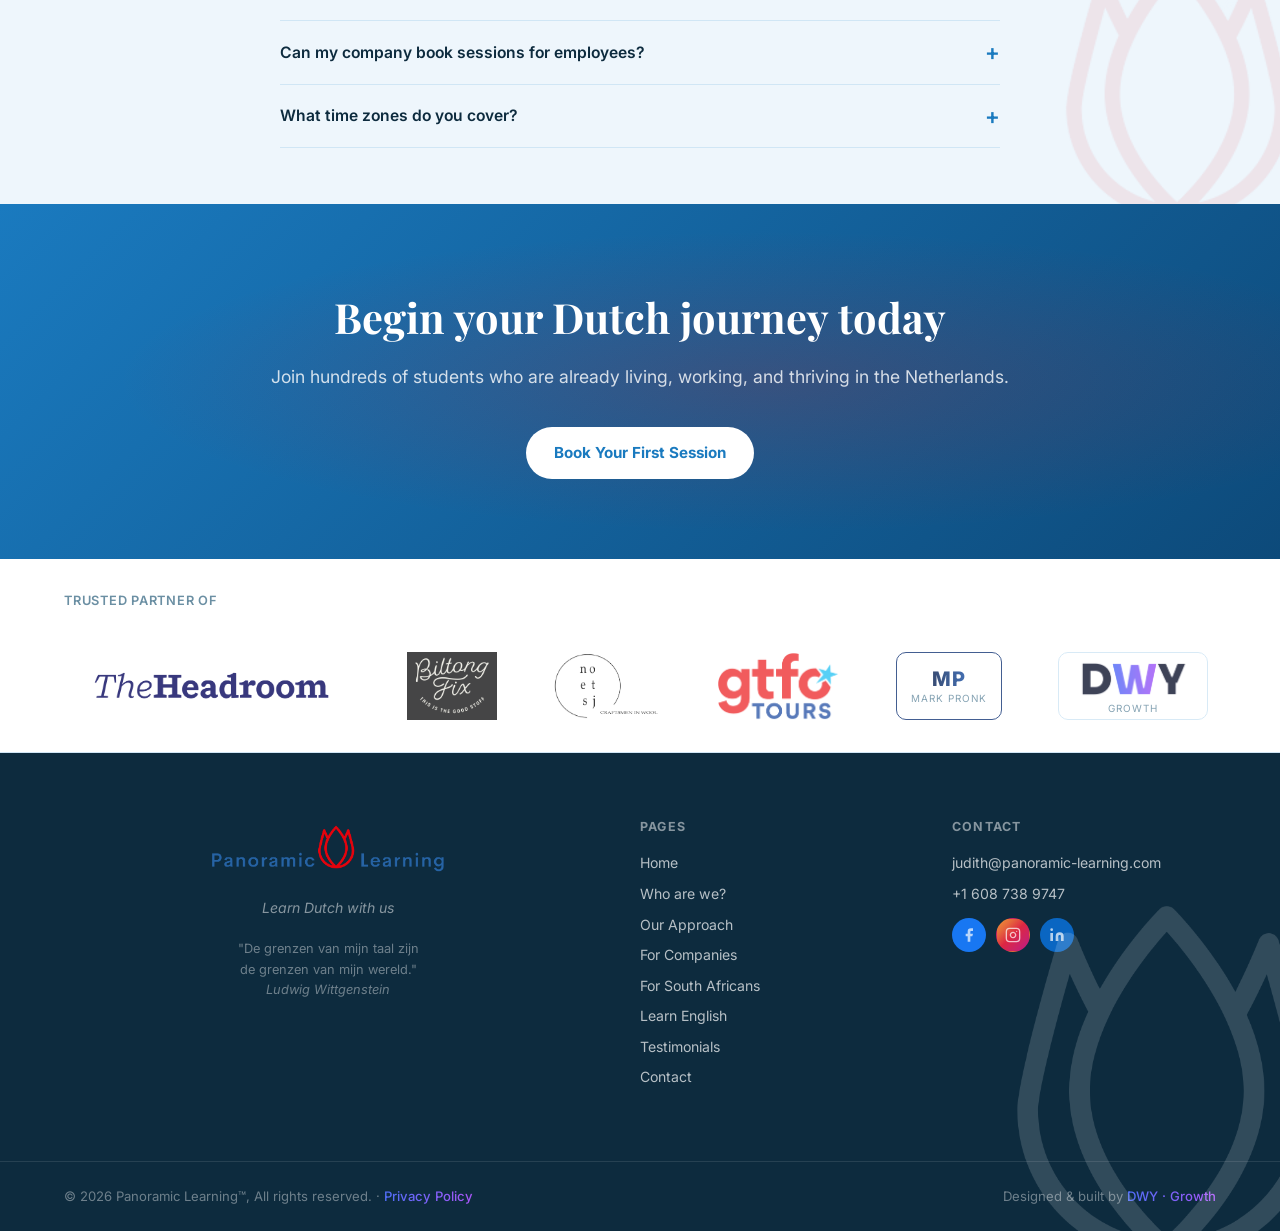
==== commit d444414a: "Add files via upload" ====
--- a/index.html
+++ b/index.html
@@ -581,7 +581,7 @@
     </div>
     <div class="footer-bottom">
       <div class="container">
-        <p>© 2026 Panoramic Learning™, All rights reserved.</p>
+        <p>© 2026 Panoramic Learning™, All rights reserved. · <a href="privacy-policy.html" class="footer-agency-link">Privacy Policy</a></p>
         <p>Designed &amp; built by <a href="https://dwygrowth.com" target="_blank" rel="noopener" class="footer-agency-link">DWY · Growth</a></p>
       </div>
     </div>
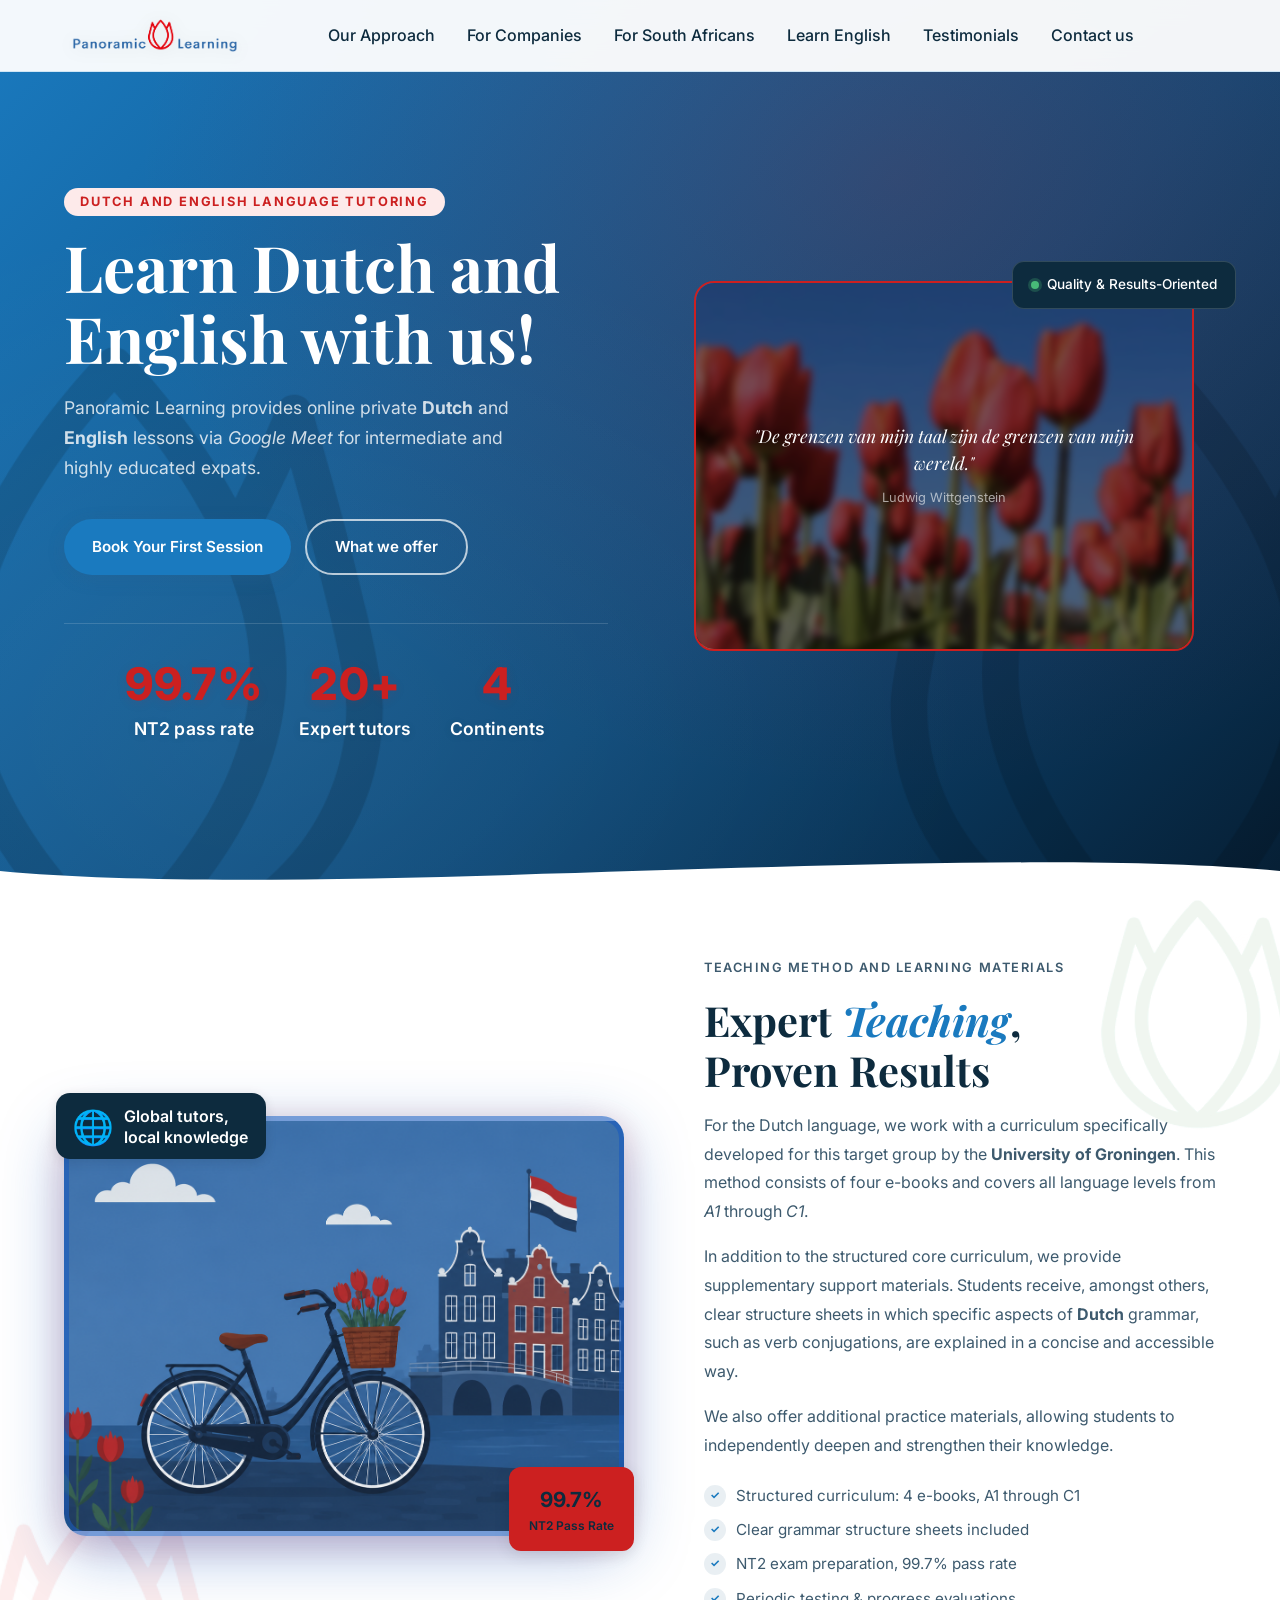
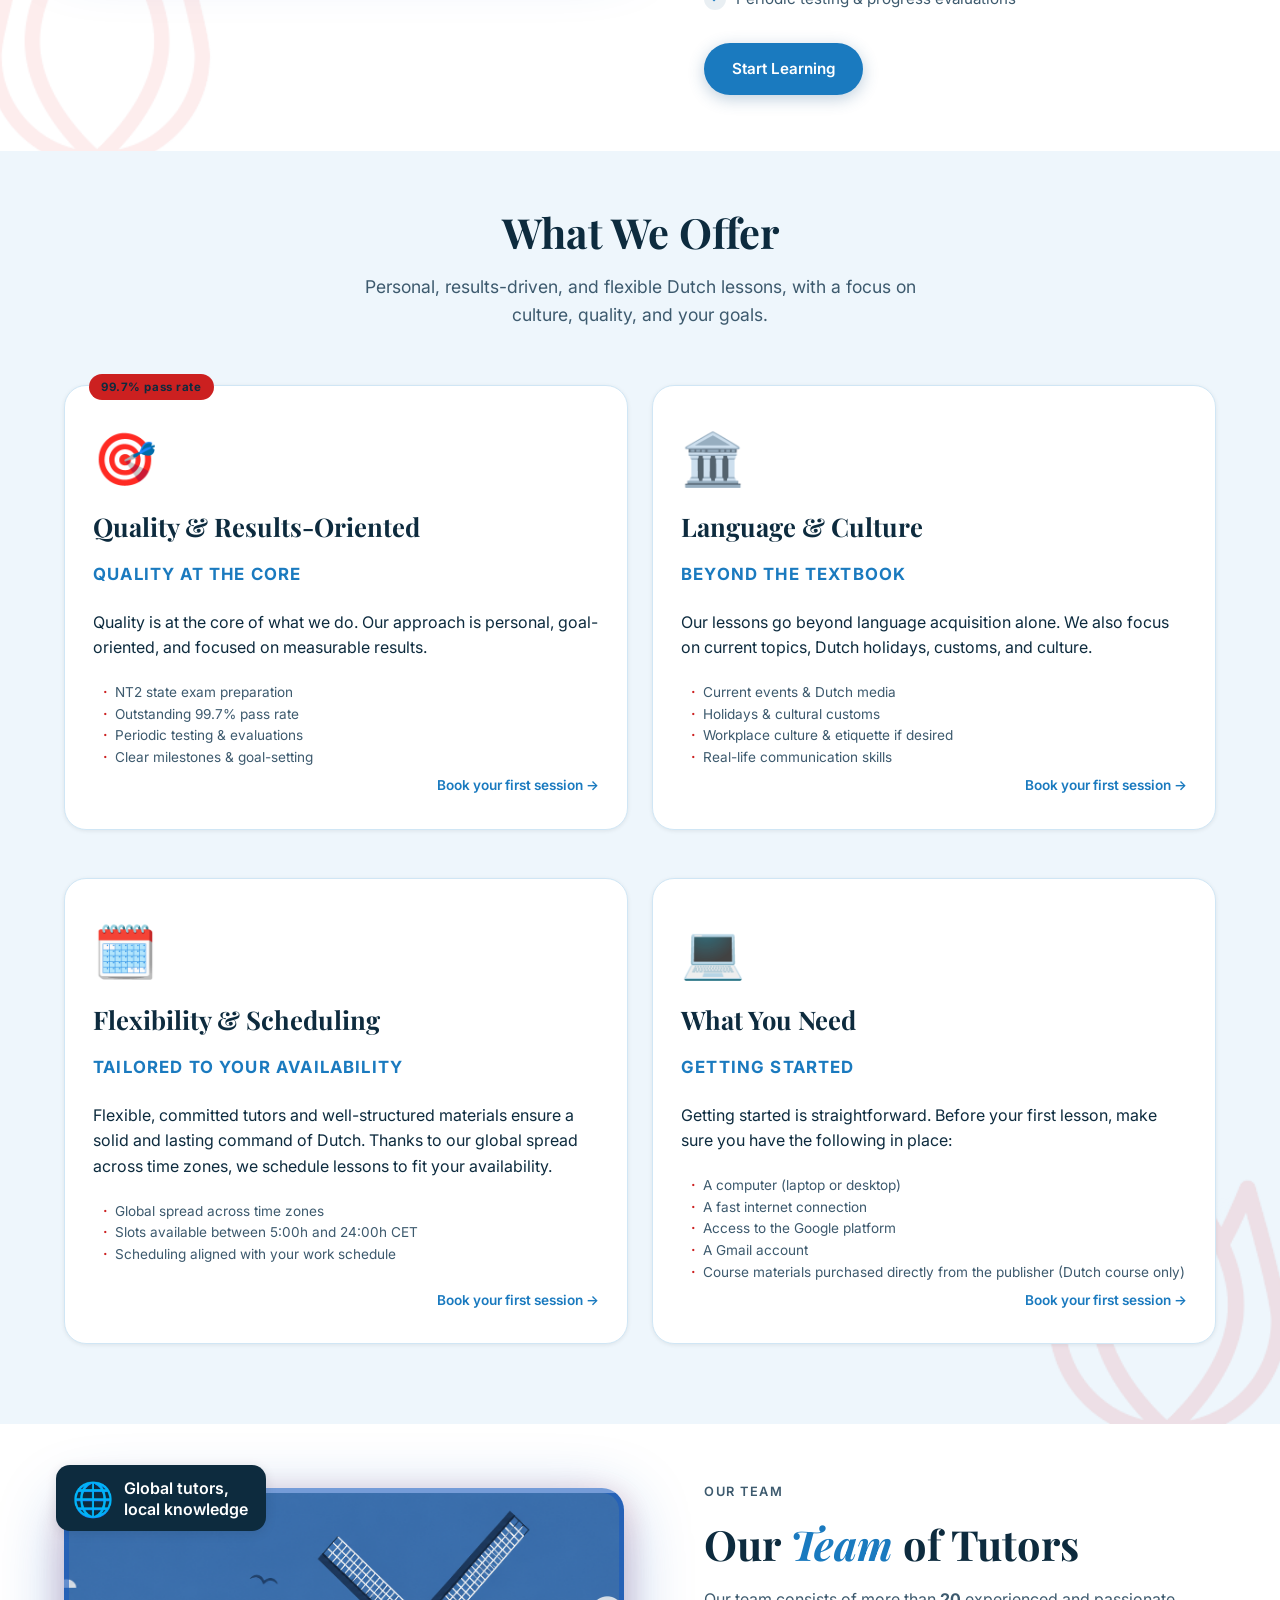
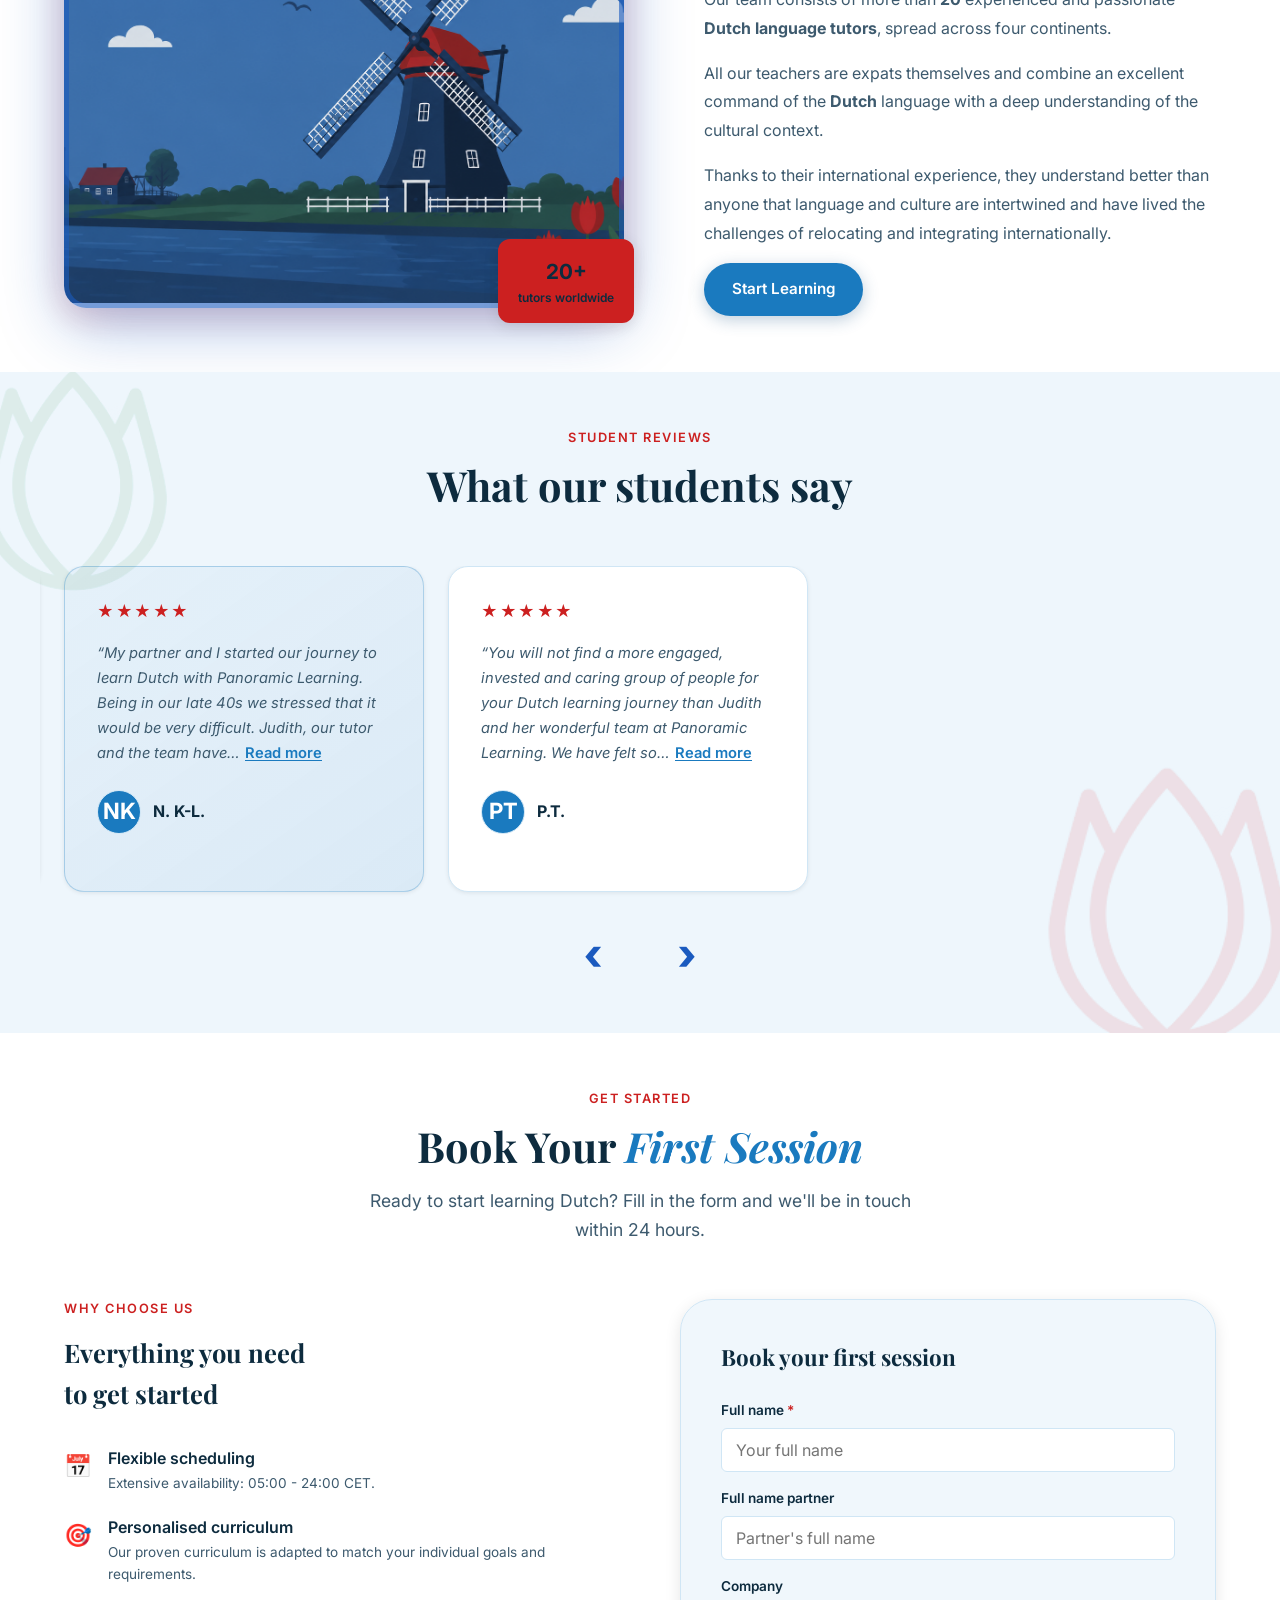
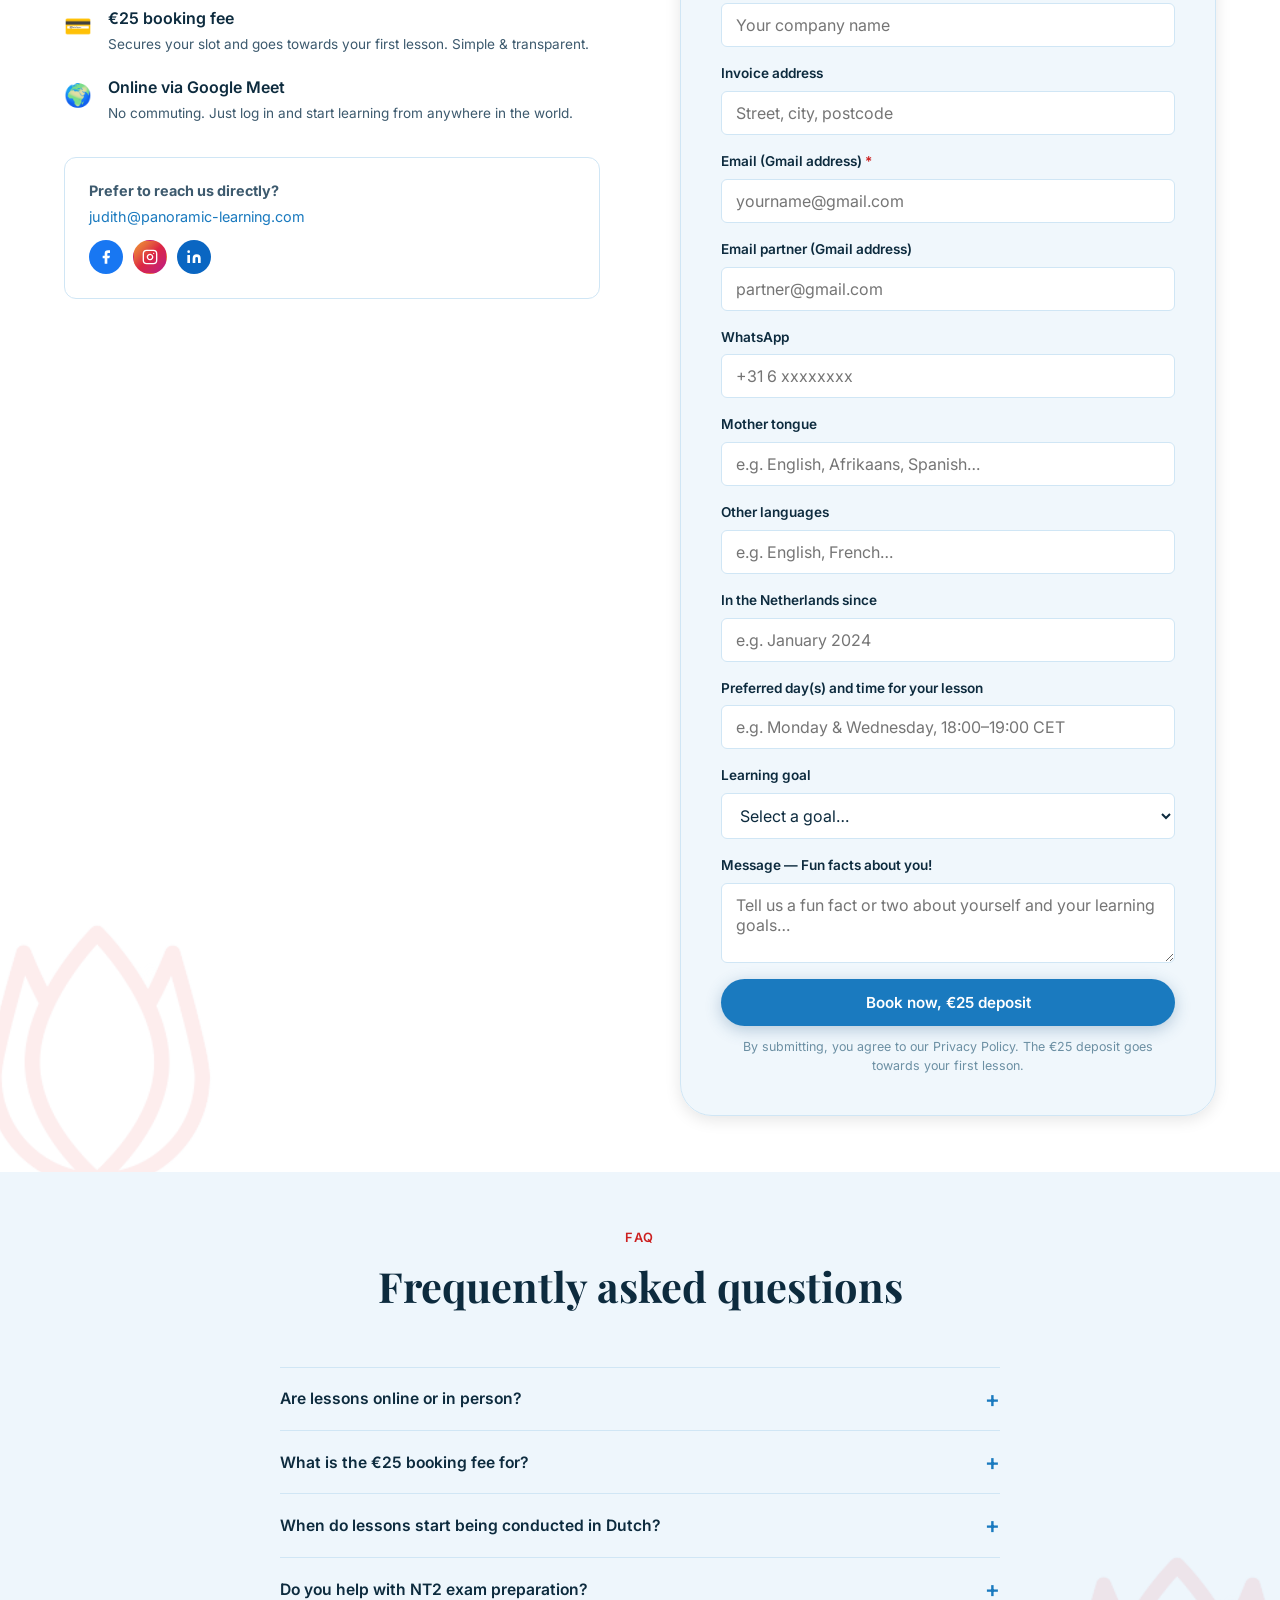
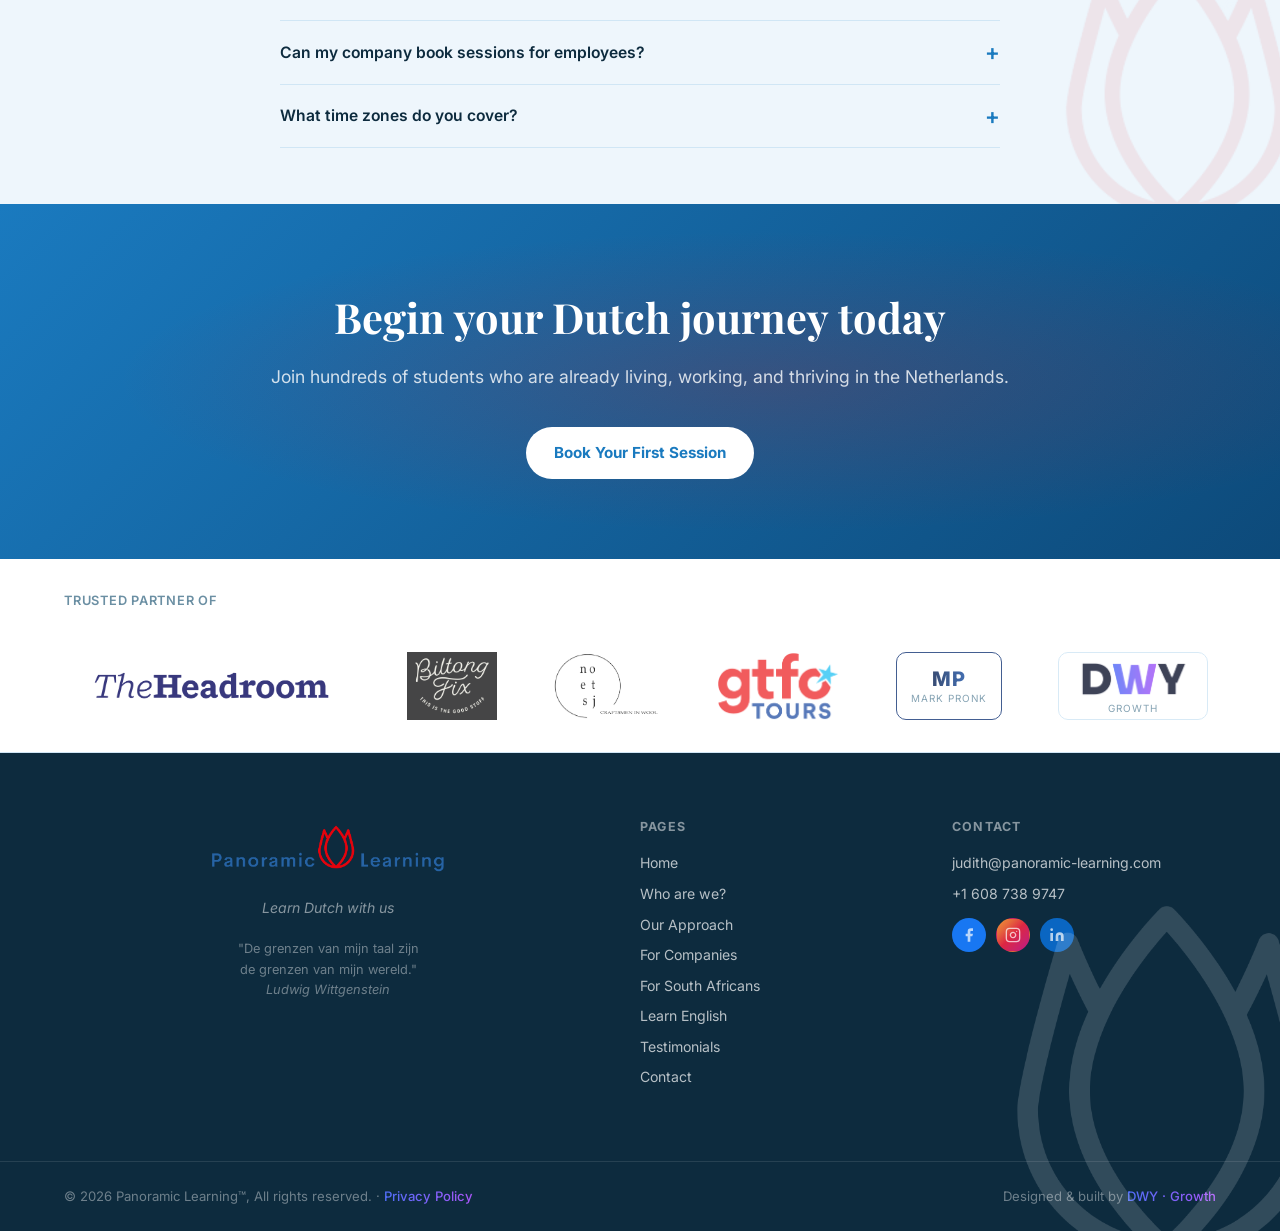
==== commit 50a31462: "Add files via upload" ====
--- a/index.html
+++ b/index.html
@@ -115,7 +115,7 @@
         <p class="section-eyebrow">Teaching Method and Learning Materials</p>
         <h2 class="section-title">Expert <em>Teaching</em>,<br>Proven Results</h2>
         <p>For the Dutch language, we work with a curriculum specifically developed for this target group by the <strong>University of Groningen</strong>. This method consists of four e-books and covers all language levels from <em>A1</em> through <em>C1</em>.</p>
-        <p>In addition to the structured core curriculum, we provide supplementary support materials. Students receive, amongst other, clear structure sheets in which specific aspects of <strong>Dutch</strong> grammar, such as verb conjugations, are explained in a concise and accessible way.</p>
+        <p>In addition to the structured core curriculum, we provide supplementary support materials. Students receive, amongst others, clear structure sheets in which specific aspects of <strong>Dutch</strong> grammar, such as verb conjugations, are explained in a concise and accessible way.</p>
         <p>We also offer additional practice materials, allowing students to independently deepen and strengthen their knowledge.</p>
         <ul class="about-features">
           <li><span class="feature-icon">✓</span> Structured curriculum: 4 e-books, A1 through C1</li>
@@ -181,7 +181,7 @@
           <div class="course-icon">&#x1f4bb;</div>
           <h3>What You Need</h3>
           <p class="course-level">Getting Started</p>
-          <p class="course-description">Getting started is straightforward. Before your first session, make sure you have the following in place:</p>
+          <p class="course-description">Getting started is straightforward. Before your first lesson, make sure you have the following in place:</p>
           <ul>
             <li>A computer (laptop or desktop)</li>
             <li>A fast internet connection</li>
@@ -349,7 +349,7 @@
               <span class="detail-icon">💳</span>
               <div>
                 <strong>€25 booking fee</strong>
-                <p>Secures your slot and goes towards your first session. Simple &amp; transparent.</p>
+                <p>Secures your slot and goes towards your first lesson. Simple &amp; transparent.</p>
               </div>
             </div>
             <div class="booking-detail">
@@ -439,7 +439,7 @@
               <textarea id="f-message" name="message" placeholder="Tell us a fun fact or two about yourself and your learning goals…"></textarea>
             </div>
             <button type="submit" class="btn btn-primary btn--full">Book now, €25 deposit</button>
-            <p class="form-note">By submitting, you agree to our <a href="#">Privacy Policy</a>. The €25 deposit goes towards your first session.</p>
+            <p class="form-note">By submitting, you agree to our <a href="privacy-policy.html">Privacy Policy</a>. The €25 deposit goes towards your first lesson.</p>
           </form>
         </div>
       </div>
@@ -471,7 +471,7 @@
             <span class="faq-icon">+</span>
           </button>
           <div class="faq-answer">
-            <p>The €25 fee secures your session slot and goes towards your first lesson. It helps usensure students are committed and allows us to prepare a personalised plan before your first meeting.</p>
+            <p>The €25 fee secures your session slot and goes towards your first lesson. It helps us ensure students are committed and allows us to prepare a personalised plan before your first meeting.</p>
           </div>
         </div>
         <div class="faq-item">
